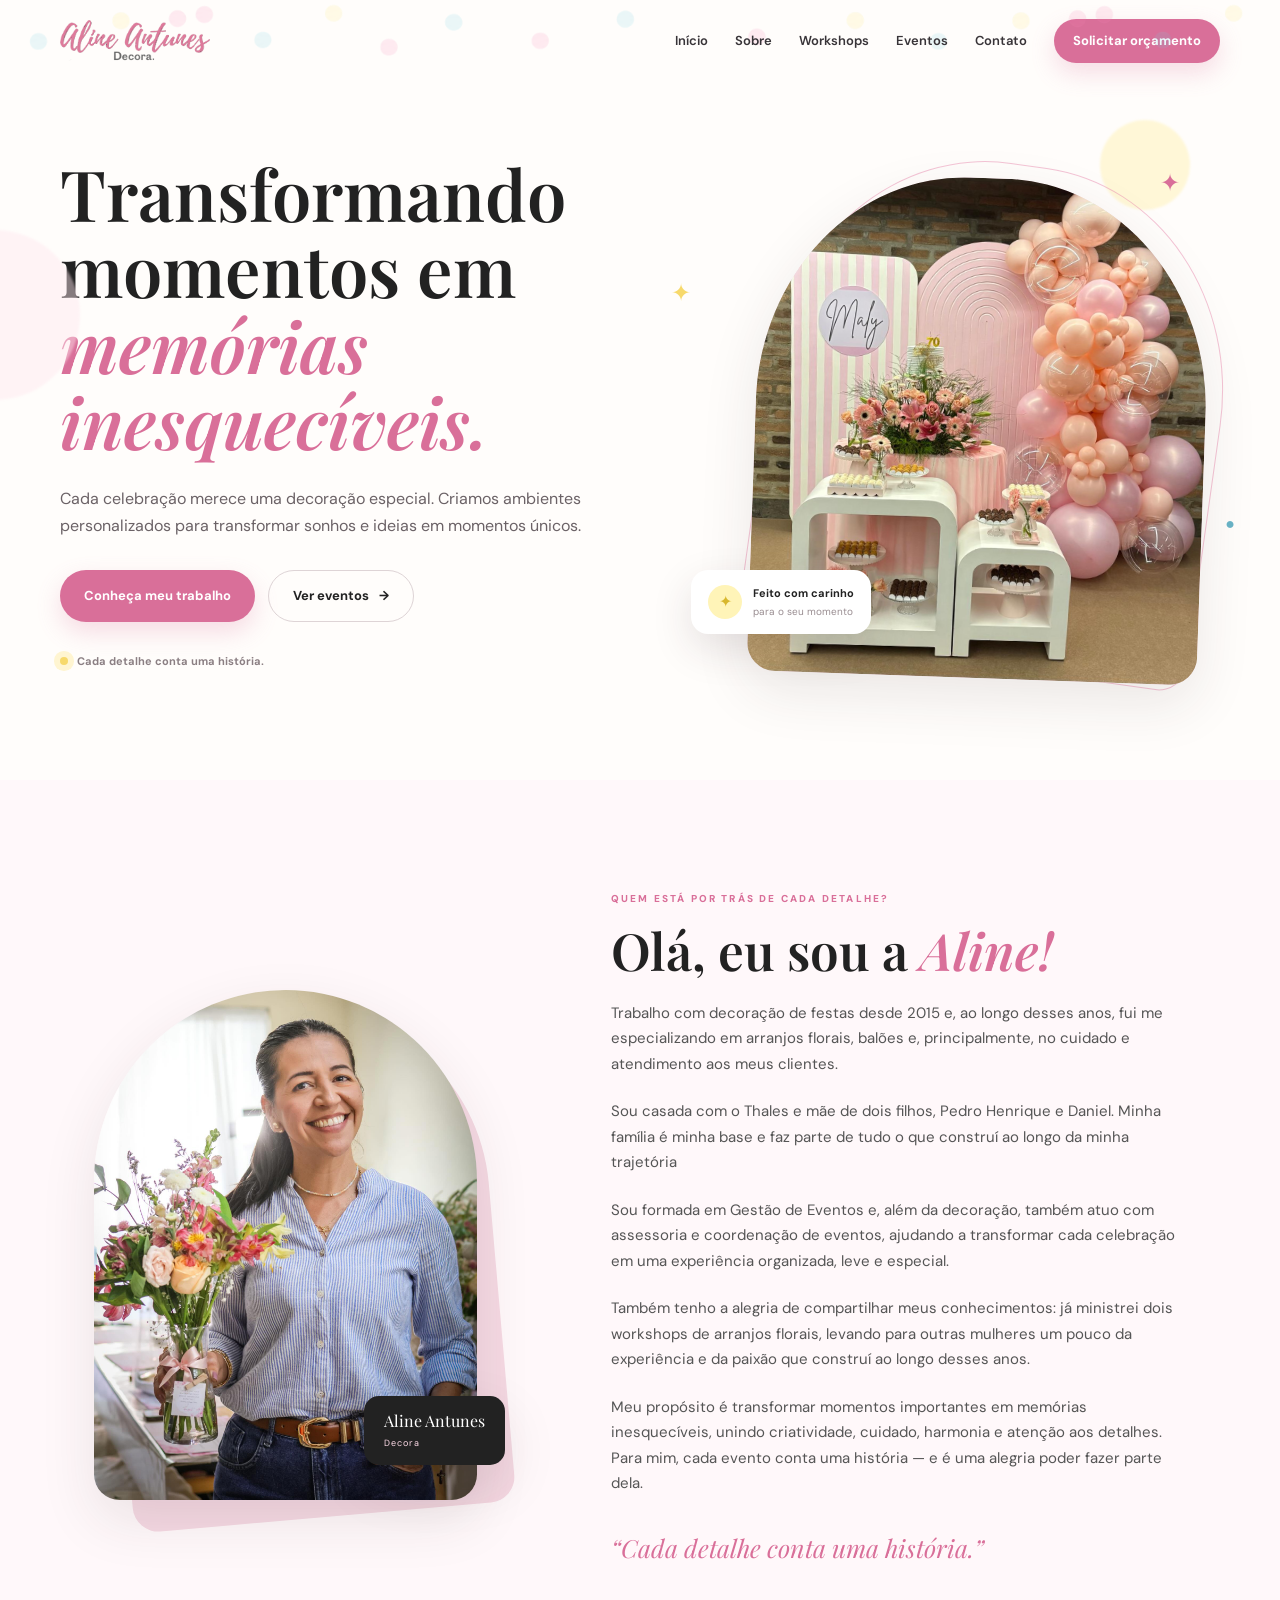
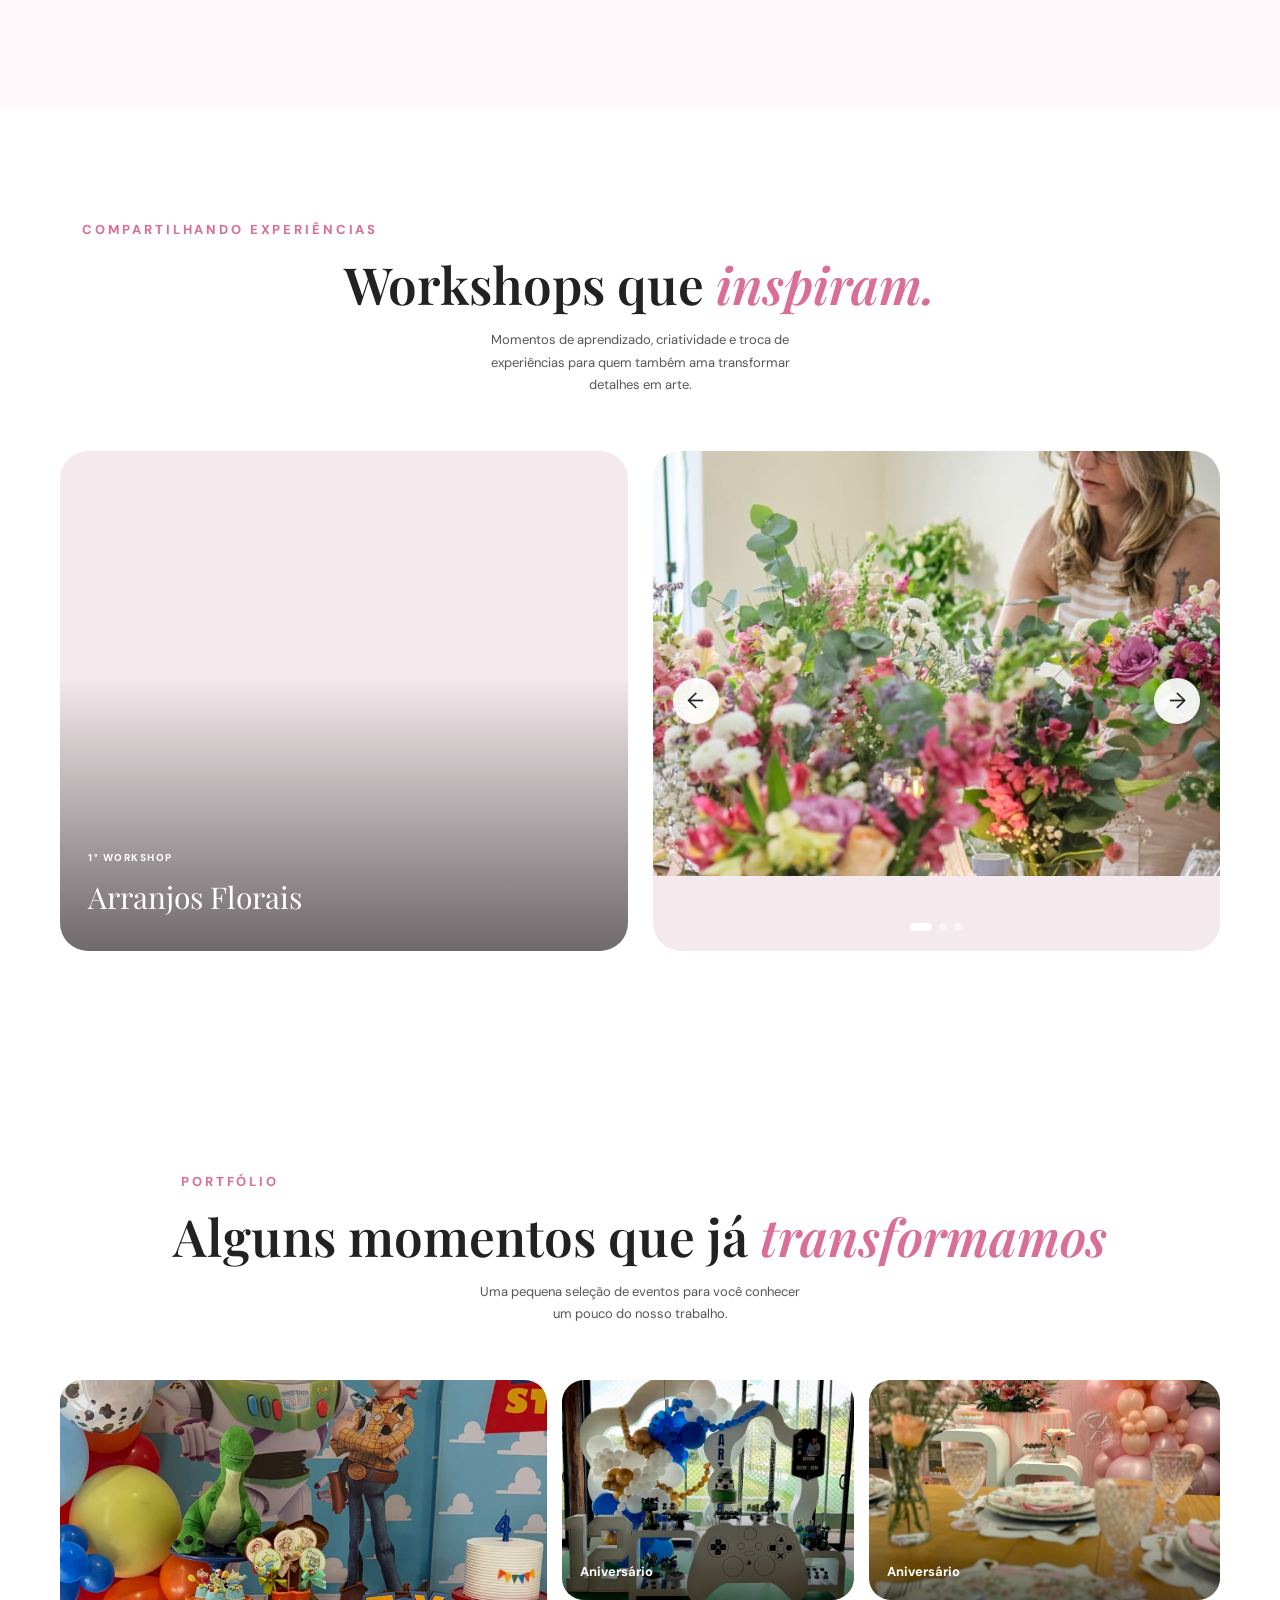
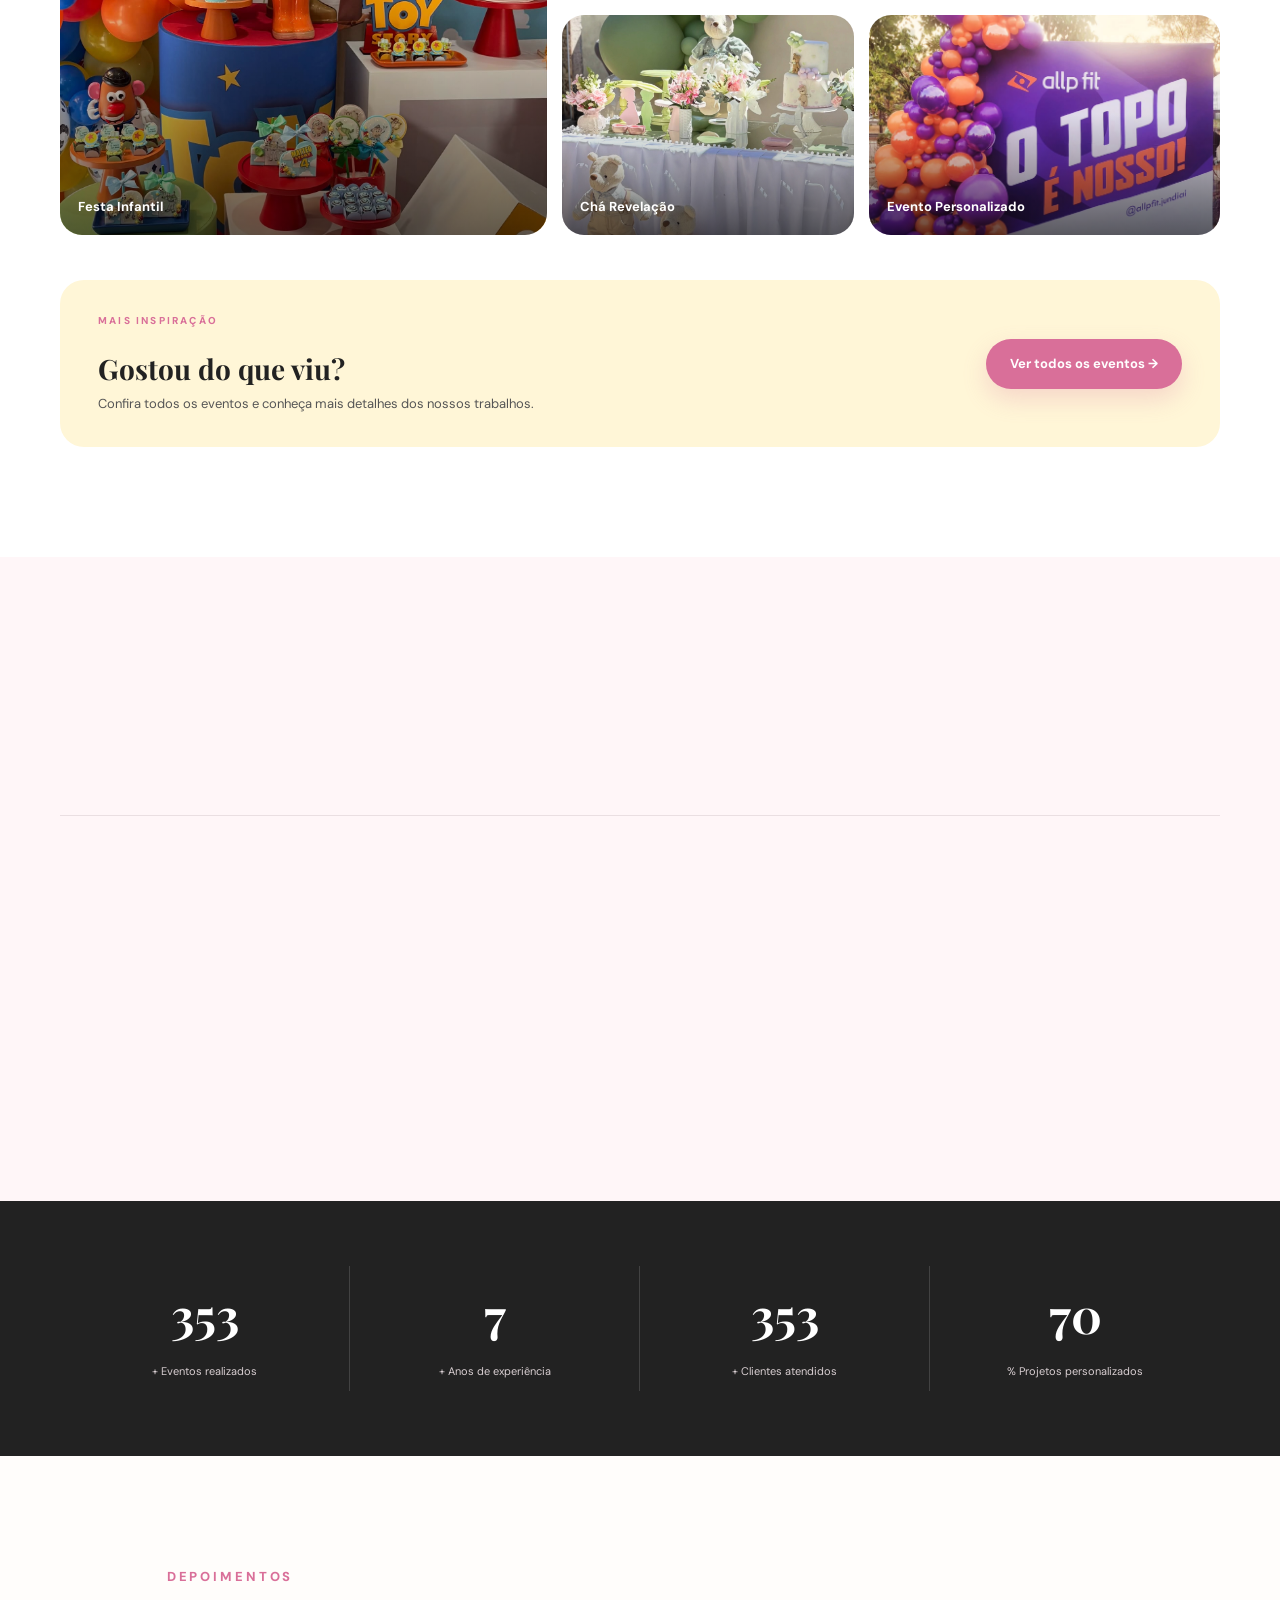
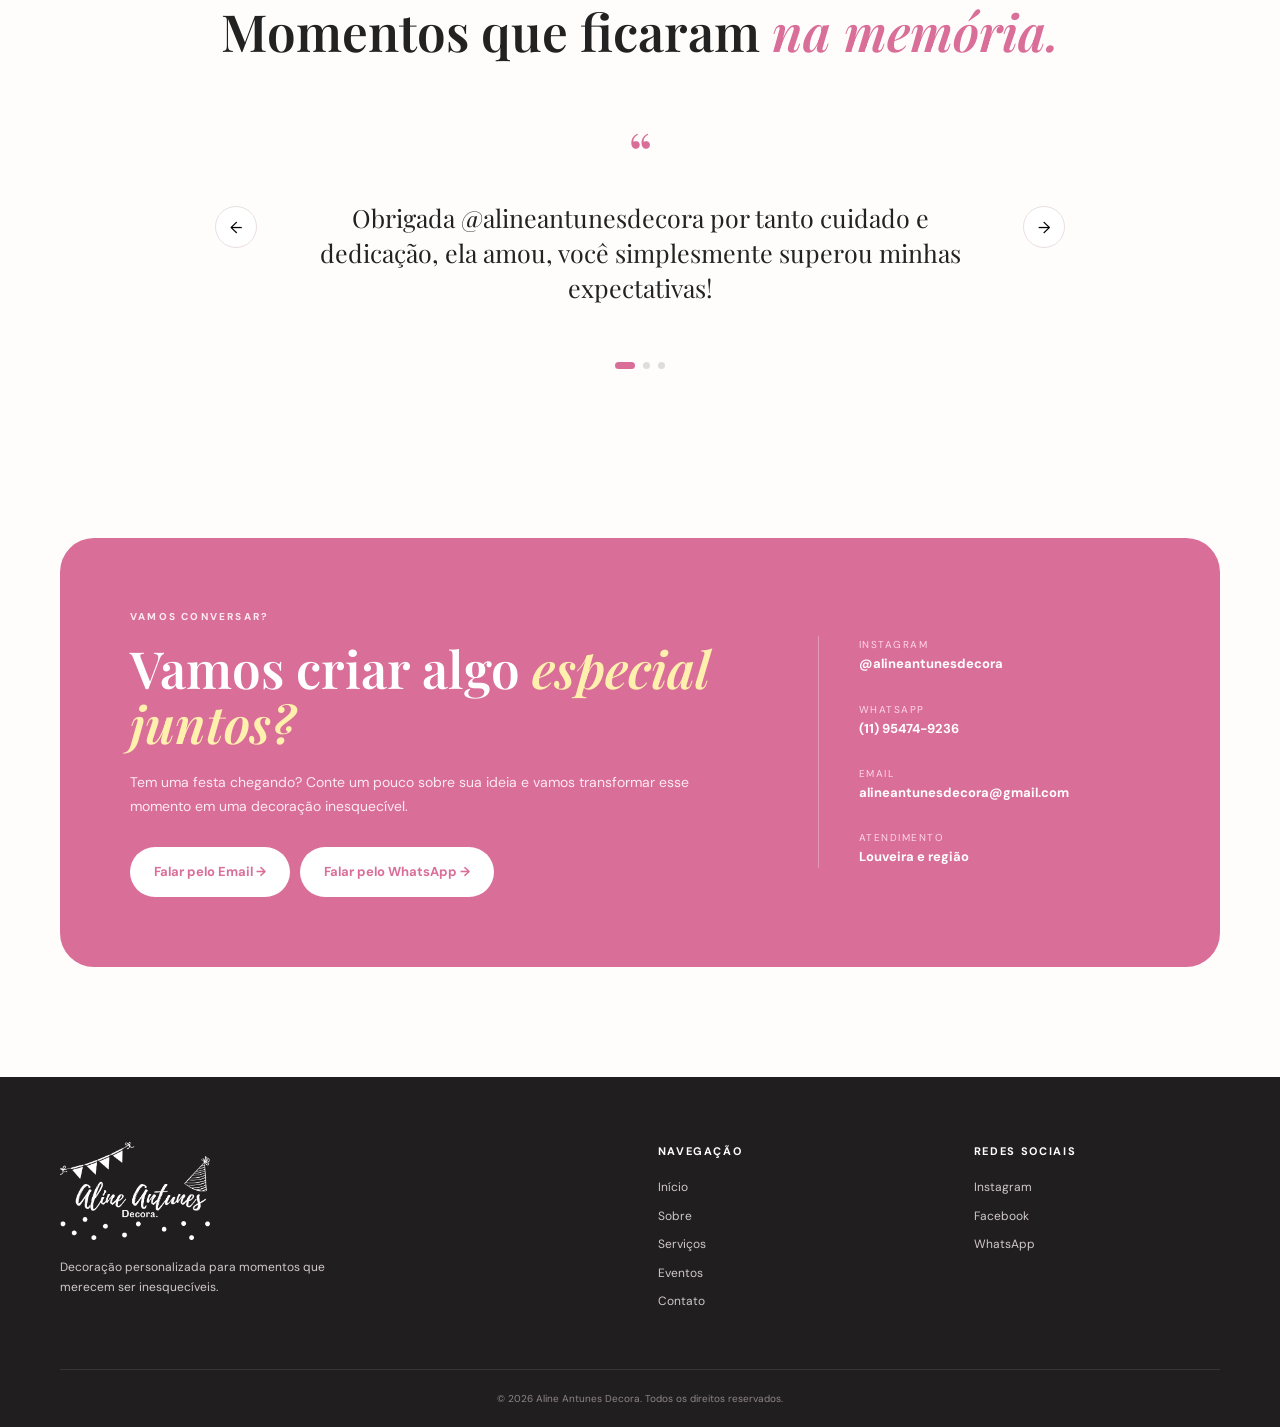
==== index.html @ 3ed52bfa "-seção de workshops adicionadas" ====
<!DOCTYPE html>
<html lang="pt-BR">
<head>
  <meta charset="UTF-8">
  <meta name="viewport" content="width=device-width, initial-scale=1.0">
  <meta name="description" content="Aline Antunes Decora — decoração personalizada para momentos especiais.">
  <title>Aline Antunes Decora</title>
  <link rel="preconnect" href="https://fonts.googleapis.com">
  <link rel="preconnect" href="https://fonts.gstatic.com" crossorigin>
  <link rel="icon" type="image/jpeg" href="assets/images/logo_transparente.png">
  <link href="https://fonts.googleapis.com/css2?family=DM+Sans:wght@400;500;600;700&family=Playfair+Display:wght@500;600;700&display=swap" rel="stylesheet">
  <link rel="stylesheet" href="css/style.css">
  <link rel="stylesheet" href="https://cdnjs.cloudflare.com/ajax/libs/font-awesome/6.5.2/css/all.min.css">
</head>
<body>
  <header class="site-header" id="header">
    <div class="container nav-wrap">
      <a class="brand" href="#inicio" aria-label="Aline Gutieres Decora — início">
        <img src="assets/images/logo-aline-corrigido-nav.png" alt="Aline Gutieres Decora">
      </a>
      <button class="menu-toggle" type="button" aria-label="Abrir menu" aria-expanded="false" aria-controls="main-menu">
        <span></span><span></span><span></span>
      </button>
      <nav class="main-nav" id="main-menu" aria-label="Navegação principal">
        <a href="#inicio">Início</a>
        <a href="#sobre">Sobre</a>
        <a href="#whorkshops">Workshops</a>
        <a href="eventos.html">Eventos</a>
        <a href="#contato">Contato</a>
        <a class="btn btn-small js-whatsapp" href="#">Solicitar orçamento</a>
      </nav>
    </div>
  </header>

  <main>
    <section class="hero section" id="inicio">
      <div class="hero-shape shape-one"></div>
      <div class="hero-shape shape-two"></div>
      <div class="container hero-grid">
        <div class="hero-copy reveal">
          <h1>Transformando momentos em <em>memórias inesquecíveis.</em></h1>
          <p class="hero-text">Cada celebração merece uma decoração especial. Criamos ambientes personalizados para transformar sonhos e ideias em momentos únicos.</p>
          <div class="hero-actions">
            <a class="btn" href="#sobre">Conheça meu trabalho</a>
            <a class="btn btn-ghost" href="eventos.html">Ver eventos <span>→</span></a>
          </div>
          <div class="hero-note"><span class="dot"></span> Cada detalhe conta uma história.</div>
        </div>

        <div class="hero-visual reveal">
          <div class="confetti confetti-a">✦</div>
          <div class="confetti confetti-b">●</div>
          <div class="confetti confetti-c">✦</div>
          <div class="hero-image-frame">
            <img src="assets/images/capa.jpg" alt="Decoração de festa">
          </div>
          <div class="floating-card">
            <span class="mini-icon">✦</span>
            <div><strong>Feito com carinho</strong><small>para o seu momento</small></div>
          </div>
        </div>
      </div>
    </section>

    <section class="about section" id="sobre">
      <div class="container about-grid">
        <div class="portrait-wrap reveal">
          <div class="portrait-bg"></div>
          <img src="assets/images/fotoperfil.jpg" alt="Aline — profissional responsável pela decoração">
          <span class="portrait-tag">Aline Antunes<br><small>Decora</small></span>
        </div>
        <div class="about-copy reveal">
          <p class="eyebrow">QUEM ESTÁ POR TRÁS DE CADA DETALHE?</p>
          <h2>Olá, eu sou a <em>Aline!</em></h2>
          <p>Trabalho com decoração de festas desde 2015 e, ao longo desses anos, fui me especializando em arranjos florais, balões e, principalmente, no cuidado e atendimento aos meus clientes.</p>
          <p>Sou casada com o Thales e mãe de dois filhos, Pedro Henrique e Daniel. Minha família é minha base e faz parte de tudo o que construí ao longo da minha trajetória</p>
          <p>Sou formada em Gestão de Eventos e, além da decoração, também atuo com assessoria e coordenação de eventos, ajudando a transformar cada celebração em uma experiência organizada, leve e especial.</p>
          <p>Também tenho a alegria de compartilhar meus conhecimentos: já ministrei dois workshops de arranjos florais, levando para outras mulheres um pouco da experiência e da paixão que construí ao longo desses anos.</p>
          <p>Meu propósito é transformar momentos importantes em memórias inesquecíveis, unindo criatividade, cuidado, harmonia e atenção aos detalhes. Para mim, cada evento conta uma história — e é uma alegria poder fazer parte dela.</p>
          <blockquote>“Cada detalhe conta uma história.”</blockquote>
        </div>
      </div>
    </section>

    <section class="workshops section" id="workshops">
  <div class="container">

    <div class="section-heading centered reveal">
      <p class="eyebrow">COMPARTILHANDO EXPERIÊNCIAS</p>
      <h2>Workshops que <em>inspiram.</em></h2>
      <p>
        Momentos de aprendizado, criatividade e troca de experiências
        para quem também ama transformar detalhes em arte.
      </p>
    </div>

    <div class="workshop-content">

      <!-- VÍDEO -->
      <div class="workshop-video reveal">
        <video
          src="assets/videos/whorkshop.mp4"
          autoplay
          muted
          loop
          playsinline
        ></video>

        <div class="workshop-video-label">
          <span>1° Workshop</span>
          <strong>Arranjos Florais</strong>
        </div>
      </div>

      <!-- CARROSSEL -->
      <div class="workshop-gallery reveal">

        <div class="workshop-slides">

          <img
            src="assets/images/workshop1.jpeg"
            alt="Workshop de arranjos florais"
            class="workshop-slide active"
          >

          <img
            src="assets/images/workshop2.jpeg"
            alt="Workshop de arranjos florais"
            class="workshop-slide"
          >

          <img
            src="assets/images/workshop3.jpeg"
            alt="Workshop de arranjos florais"
            class="workshop-slide"
          >

        </div>

        <button
          class="workshop-arrow workshop-prev"
          type="button"
          aria-label="Foto anterior"
        >
          ←
        </button>

        <button
          class="workshop-arrow workshop-next"
          type="button"
          aria-label="Próxima foto"
        >
          →
        </button>

        <div class="workshop-dots"></div>

      </div>

    </div>

  </div>
</section>

    <section class="events-preview section">
      <div class="container">
        <div class="section-heading centered reveal">
          <p class="eyebrow">PORTFÓLIO</p>
          <h2>Alguns momentos que já <em>transformamos</em></h2>
          <p>Uma pequena seleção de eventos para você conhecer um pouco do nosso trabalho.</p>
        </div>
        <div class="gallery-preview">
          <a class="gallery-item item-large reveal"><img src="assets/images/evento-01.jpg" alt="Festa Infantil"><span>Festa Infantil</span></a>
          <a class="gallery-item reveal"><img src="assets/images/evento-02.jpg" alt="Aniversário"><span>Aniversário</span></a>
          <a class="gallery-item reveal"><img src="assets/images/evento-03.jpg" alt="Aniversário"><span>Aniversário</span></a>
          <a class="gallery-item reveal"><img src="assets/images/evento-04.jpg" alt="Chá Revelação"><span>Chá Revelação</span></a>
          <a class="gallery-item reveal"><img src="assets/images/evento-07.jpg" alt="Evento personalizado"><span>Evento Personalizado</span></a>    
        </div>
        <div class="events-cta reveal">
          <div><p class="eyebrow">MAIS INSPIRAÇÃO</p><h3>Gostou do que viu?</h3><p>Confira todos os eventos e conheça mais detalhes dos nossos trabalhos.</p></div>
          <a class="btn" href="eventos.html">Ver todos os eventos →</a>
        </div>
      </div>
    </section>

    <section class="differentials section">
      <div class="container">
        <div class="section-heading centered reveal"><p class="eyebrow">UM JEITO ESPECIAL DE FAZER</p><h2>Por que escolher <em>a Aline?</em></h2></div>
        <div class="diff-grid">
          <article class="diff reveal"><span></span><div><h3>Atendimento personalizado</h3><p>Cada cliente possui uma história e um estilo. Por isso, cada projeto é pensado individualmente.</p></div></article>
          <article class="diff reveal"><span></span><div><h3>Criatividade</h3><p>Ideias transformadas em ambientes únicos e cheios de personalidade.</p></div></article>
          <article class="diff reveal"><span></span><div><h3>Atenção aos detalhes</h3><p>Pequenos detalhes fazem toda a diferença no resultado final.</p></div></article>
          <article class="diff reveal"><span></span><div><h3>Experiência</h3><p>Compromisso e dedicação em cada etapa do projeto.</p></div></article>
        </div>
      </div>
    </section>

    <section class="stats section">
      <div class="container stats-grid">
        <div class="stat reveal"><strong class="counter" data-target="500">0</strong><span>+ Eventos realizados</span></div>
        <div class="stat reveal"><strong class="counter" data-target="11">0</strong><span>+ Anos de experiência</span></div>
        <div class="stat reveal"><strong class="counter" data-target="500">0</strong><span>+ Clientes atendidos</span></div>
        <div class="stat reveal"><strong class="counter" data-target="100">0</strong><span>% Projetos personalizados</span></div>
      </div>
    </section>

    <section class="testimonials section">
      <div class="container">
        <div class="section-heading centered reveal"><p class="eyebrow">DEPOIMENTOS</p><h2>Momentos que ficaram <em>na memória.</em></h2></div>
        <div class="testimonial-slider reveal">
          <button class="slider-btn prev" aria-label="Depoimento anterior">←</button>
          <div class="testimonial-track">
            <article class="testimonial"><span>“</span><p>Obrigada @alineantunesdecora por tanto cuidado e dedicação, ela amou, você simplesmente superou minhas expectativas!</article>
            <article class="testimonial"><span>“</span><p>Aline, sua dedicação foi ímpar!! Agradeço demais pelo carinho na decoração!</article>
            <article class="testimonial"><span>“</span><p>Eu ainda estou sem palavras para esta decoração. Foi um sonho realizado! Celebrar o primeiro aninho de vida da minha caçulinha, da minha cerejinha do bolo, da minha única menininha, do meu último bebê. Foi emoção demais! Muito muito muito obrigada pelo seu trabalho, carinho e dedicação. Marcou a história de nossa família.</article>
            </div>
          <button class="slider-btn next" aria-label="Próximo depoimento">→</button>
        </div>
        <div class="slider-dots" aria-label="Selecionar depoimento"></div>
      </div>
    </section>

    <section class="contact section" id="contato">
      <div class="container contact-box reveal">
        <div class="contact-copy"><p class="eyebrow">VAMOS CONVERSAR?</p><h2>Vamos criar algo <em>especial juntos?</em></h2><p>Tem uma festa chegando? Conte um pouco sobre sua ideia e vamos transformar esse momento em uma decoração inesquecível.</p><a class="btn btn-light js-email" href="#">Falar pelo Email →</a><a class="btn btn-light js-whatsapp" href="#">Falar pelo WhatsApp →</a></div>
        <div class="contact-info">
          <div><span>Instagram</span><strong>@alineantunesdecora</strong></div>
          <div><span>WhatsApp</span><strong>(11) 95474-9236</strong></div>
          <div><span>Email</span><strong>alineantunesdecora@gmail.com</strong></div>
          <div><span>Atendimento</span><strong>Louveira e região</strong></div>        
        </div>
      </div>
    </section>
  </main>

  <footer class="footer">
    <div class="container footer-grid">
      <div><a class="brand footer-brand" href="#inicio"><img src="assets/images/logo_transparente.png" alt="Aline Gutieres Decora"></a><p>Decoração personalizada para momentos que merecem ser inesquecíveis.</p></div>
      <div><h4>Navegação</h4><a href="#inicio">Início</a><a href="#sobre">Sobre</a><a href="#servicos">Serviços</a><a href="eventos.html">Eventos</a><a href="#contato">Contato</a></div>
      <div><h4>Redes sociais</h4><a href="https://www.instagram.com/alineantunesdecora/" aria-label="Instagram placeholder">Instagram</a><a href="https://www.facebook.com/alineantunesdecora/" aria-label="Facebook placeholder">Facebook</a><a class="js-whatsapp" href="#">WhatsApp</a></div>
    </div>
    <div class="container footer-bottom">© 2026 Aline Antunes Decora. Todos os direitos reservados.</div>
  </footer>

  <script src="js/script.js"></script>
</body>
</html>
---- css/style.css ----
/* Aline Gutieres Decora — stylesheet */
:root{
  --pink:#D96F99;--pink-light:#E98CAF;--blue:#68B1C4;--yellow:#F7D96B;
  --dark:#222;--text:#555;--background:#FFFDFB;--white:#fff;
  --cream:#FFF5F7;--line:#eadfe2;--shadow:0 20px 55px rgba(55,35,42,.10);
  --radius:28px;--serif:"Playfair Display",Georgia,serif;--sans:"DM Sans",Arial,sans-serif;
}
*{box-sizing:border-box;margin:0;padding:0}
html{scroll-behavior:smooth}
body{font-family:var(--sans);color:var(--text);background:var(--background);line-height:1.7;overflow-x:hidden}
body.menu-open{overflow:hidden}
img{display:block;max-width:100%}
a{color:inherit;text-decoration:none}
button{font:inherit}
.container{width:min(1160px,calc(100% - 48px));margin-inline:auto}
.section{padding:110px 0;position:relative}
.site-header{position:fixed;inset:0 0 auto;z-index:100;background:rgba(255,253,251,.86);backdrop-filter:blur(15px);border-bottom:1px solid transparent;transition:.3s}
.site-header.scrolled{box-shadow:0 8px 30px rgba(30,20,25,.07);border-color:var(--line)}
.nav-wrap{height:82px;display:flex;align-items:center;justify-content:space-between;gap:30px;}
.nav-wrap::before {
    content: "";
    position: absolute;
    inset: 0;

    background-image: url("/assets/images/bolinhas-nav.png");
    background-repeat: repeat;
    background-size: 900px auto;
    background-position: center;
    opacity: 0.15;
    pointer-events: none;
}

.navbar > * {
    position: relative;
    z-index: 1;
}
.brand img{width: 150px;height:auto}
.main-nav{display:flex;align-items:center;gap:27px;font-size:13px;font-weight:600;color:#383438}
.main-nav a:not(.btn){position:relative}
.main-nav a:not(.btn)::after{content:"";position:absolute;left:0;bottom:-7px;width:0;height:2px;background:var(--pink);transition:.25s}
.main-nav a:not(.btn):hover::after,.main-nav a[aria-current="page"]::after{width:100%}
.btn{display:inline-flex;align-items:center;justify-content:center;gap:10px;border:0;border-radius:999px;padding:14px 24px;background:var(--pink);color:#fff;font-weight:700;font-size:13px;box-shadow:0 10px 25px rgba(217,111,153,.24);transition:transform .25s,box-shadow .25s,background .25s}
.btn:hover{transform:translateY(-3px);box-shadow:0 15px 32px rgba(217,111,153,.3);background:#c85f89}
.btn-small{padding:11px 19px}
.btn-ghost{background:transparent;color:var(--dark);box-shadow:none;border:1px solid #ded4d6}
.btn-ghost:hover{background:#fff;border-color:var(--pink);color:var(--pink);box-shadow:none}
.btn-light{background:#fff;color:var(--pink);box-shadow:none;margin-right: 10px;}
.btn-light:hover{background:#fff;color:#b9567c}
.menu-toggle{display:none;background:none;border:0;width:44px;height:44px;cursor:pointer}
.menu-toggle span{display:block;width:24px;height:2px;background:var(--dark);margin:5px auto;transition:.3s}
.menu-toggle.active span:nth-child(1){transform:translateY(7px) rotate(45deg)}
.menu-toggle.active span:nth-child(2){opacity:0}
.menu-toggle.active span:nth-child(3){transform:translateY(-7px) rotate(-45deg)}
.eyebrow{font-size:10px;letter-spacing:.22em;color:var(--pink);font-weight:800;margin-bottom:16px}
h1,h2{font-family:var(--serif);color:var(--dark);line-height:1.08;font-weight:600}
h1{font-size:clamp(44px,5.5vw,76px);max-width:700px}
h2{font-size:clamp(34px,4vw,54px)}
h1 em,h2 em{font-style:italic;color:var(--pink)}
.hero{min-height:760px;padding-top:155px;display:flex;align-items:center;overflow:hidden}
.hero-grid{display:grid;grid-template-columns:1fr .95fr;align-items:center;gap:75px}
.hero-text{max-width:570px;margin:26px 0 30px;font-size:16px;color:#6b6266}
.hero-actions{display:flex;gap:13px;flex-wrap:wrap}
.hero-note{margin-top:30px;font-size:11px;font-weight:700;color:#8b7f83;display:flex;align-items:center;gap:9px}
.dot{width:8px;height:8px;border-radius:50%;background:var(--yellow);box-shadow:0 0 0 6px #fff5d1}
.hero-visual{position:relative;min-height:510px}
.hero-image-frame{position:absolute;right:15px;top:20px;width:min(450px,90%);height:500px;border-radius:46% 46% 28px 28px;overflow:hidden;box-shadow:var(--shadow);background:#f4dce4;transform:rotate(2deg)}
.hero-image-frame img{width:100%;height:100%;object-fit:cover}
.hero-visual:before{content:"";position:absolute;right:0;top:5px;width:450px;height:500px;border:1px solid var(--pink-light);border-radius:46% 46% 28px 28px;transform:rotate(8deg);opacity:.5}
.floating-card{position:absolute;left:0;bottom:34px;background:#fff;border-radius:17px;padding:14px 17px;display:flex;align-items:center;gap:11px;box-shadow:0 15px 40px rgba(60,35,45,.13);z-index:2}
.floating-card strong,.floating-card small{display:block}.floating-card strong{font-size:11px;color:var(--dark)}.floating-card small{font-size:10px;color:#998d91}
.mini-icon{width:34px;height:34px;border-radius:50%;display:grid;place-items:center;background:#fff4b8;color:#d8b72d}
.confetti{position:absolute;z-index:3;font-size:24px;animation:float 4s ease-in-out infinite}
.confetti-a{top:5px;right:40px;color:var(--pink)}.confetti-b{bottom:130px;right:-15px;color:var(--blue);font-size:16px;animation-delay:1s}.confetti-c{top:115px;left:-20px;color:var(--yellow);animation-delay:1.8s}
.flag-line{position:absolute;top:5px;left:15px;display:flex;gap:7px;transform:rotate(-10deg)}
.flag-line i{display:block;width:27px;height:20px;clip-path:polygon(0 0,100% 0,50% 100%);background:var(--pink)}
.flag-line i:nth-child(2),.flag-line i:nth-child(5){background:var(--blue)}.flag-line i:nth-child(3){background:var(--yellow)}.flag-line i:nth-child(4){background:#d7a3ba}
.hero-shape{position:absolute;border-radius:50%;filter:blur(1px);opacity:.45}.shape-one{width:170px;height:170px;background:#ffe7ee;left:-90px;top:230px}.shape-two{width:90px;height:90px;background:#fff0ad;right:7%;top:120px}
.about{background:#fff8fa}
.about-grid{display:grid;grid-template-columns:.85fr 1.15fr;gap:100px;align-items:center}
.portrait-wrap{position:relative;max-width:430px;margin:auto}
.portrait-wrap img{width:100%;height:510px;object-fit:cover;border-radius:210px 210px 28px 28px;position:relative;z-index:1;box-shadow:var(--shadow)}
.portrait-bg{position:absolute;inset:18px -18px -18px 18px;background:#f5d9e3;border-radius:210px 210px 28px 28px;transform:rotate(-5deg)}
.portrait-tag{position:absolute;z-index:2;right:-28px;bottom:35px;background:var(--dark);color:#fff;padding:15px 20px;border-radius:15px;font-family:var(--serif);font-size:16px;line-height:1.2;box-shadow:var(--shadow)}
.portrait-tag small{font-family:var(--sans);font-size:9px;letter-spacing:.12em;color:#ffdbe8}
.about-copy>p:not(.eyebrow){font-size:15px;max-width:570px;margin-top:22px}.about-copy blockquote{margin:30px 0;font-family:var(--serif);font-size:25px;color:var(--pink);font-style:italic}
.text-link{font-size:13px;font-weight:800;color:var(--dark);border-bottom:1px solid var(--pink);padding-bottom:4px}.text-link span{color:var(--pink);margin-left:6px}
.section-heading{display:flex;justify-content:space-between;align-items:end;gap:50px;margin-bottom:55px}.section-heading>p{max-width:340px;font-size:13px}.section-heading.centered{display:block;text-align:center}.section-heading.centered>p:last-child{margin:17px auto 0}
.service-grid{display:grid;grid-template-columns:repeat(5,1fr);gap:18px}
.service-card{position:relative;padding:30px 25px 35px;min-height:285px;border:1px solid var(--line);border-radius:22px;background:#fff;overflow:hidden;transition:.3s}
.service-card:hover{transform:translateY(-8px);box-shadow:var(--shadow);border-color:#f2cad7}.service-card:nth-child(2){margin-top:25px}.service-card:nth-child(4){margin-top:25px}
.service-icon{font-size:28px;color:var(--pink);margin-bottom:28px}.service-icon i {font-size: 32px;}.service-card h3{font-family:var(--serif);font-size:22px;color:var(--dark);margin-bottom:10px}.service-card p{font-size:12px;line-height:1.7}.service-card>span{position:absolute;right:20px;bottom:16px;font-size:10px;color:#b8abad;font-weight:800}
.events-preview{background:#fff}
.gallery-preview{display:grid;grid-template-columns:1.25fr .75fr .9fr;grid-auto-rows:220px;gap:15px}
.gallery-item{position:relative;border-radius:22px;overflow:hidden;min-height:0}.gallery-item img{width:100%;height:100%;object-fit:cover;transition:transform .7s}.gallery-item:hover img{transform:scale(1.06)}.gallery-item:after{content:"";position:absolute;inset:0;background:linear-gradient(transparent 45%,rgba(0,0,0,.58))}
.gallery-item span{position:absolute;z-index:2;bottom:17px;left:18px;color:#fff;font-weight:700;font-size:13px}.item-large{grid-row:span 2}.item-wide{grid-column:span 2}
.events-cta{margin-top:45px;padding:32px 38px;background:#fff6d7;border-radius:24px;display:flex;justify-content:space-between;align-items:center;gap:30px}.events-cta h3{font-family:var(--serif);font-size:28px;color:var(--dark)}.events-cta p:not(.eyebrow){font-size:13px}
.differentials{background:#fff6f8}.diff-grid{display:grid;grid-template-columns:1fr 1fr;gap:0;border-top:1px solid var(--line)}.diff{display:grid;grid-template-columns:55px 1fr;gap:15px;padding:32px 25px;border-bottom:1px solid var(--line)}.diff:nth-child(odd){border-right:1px solid var(--line)}.diff>span{font-size:10px;color:var(--pink);font-weight:800}.diff h3{font-family:var(--serif);font-size:21px;color:var(--dark)}.diff p{font-size:12px;margin-top:6px}
.stats{padding:65px 0;background:var(--dark);color:#fff}.stats-grid{display:grid;grid-template-columns:repeat(4,1fr)}.stat{text-align:center;padding:8px;border-right:1px solid rgba(255,255,255,.15)}.stat:last-child{border:0}.stat strong{display:block;font-family:var(--serif);font-size:48px;color:#fff}.stat span{font-size:11px;color:#d9cfd2}
.testimonial-slider{display:flex;align-items:center;gap:25px;max-width:850px;margin:0 auto}.testimonial-track{flex:1;min-height:210px;position:relative}.testimonial{display:none;text-align:center;padding:20px 35px}.testimonial.active{display:block;animation:fade .45s}.testimonial>span{font-family:var(--serif);font-size:60px;line-height:.6;color:var(--pink)}.testimonial p{font-family:var(--serif);font-size:25px;line-height:1.4;color:var(--dark);margin:15px 0}.testimonial strong{font-size:11px;letter-spacing:.12em;text-transform:uppercase}.slider-btn{border:1px solid var(--line);background:#fff;width:42px;height:42px;border-radius:50%;cursor:pointer;transition:.25s}.slider-btn:hover{background:var(--pink);color:#fff}.slider-dots{text-align:center;margin-top:10px}.slider-dots button{border:0;background:#ddd;width:7px;height:7px;border-radius:50%;margin:4px;cursor:pointer}.slider-dots button.active{background:var(--pink);width:20px;border-radius:10px}
.contact{padding-top:50px}.contact-box{position:relative;overflow:hidden;background:var(--pink);color:#fff;border-radius:34px;padding:70px;display:grid;grid-template-columns:1.3fr .7fr;gap:70px}.contact-box .eyebrow{color:#ffe8f0}.contact-box h2{color:#fff;max-width:650px}.contact-box h2 em{color:#fff0ad}.contact-copy>p:not(.eyebrow){max-width:560px;margin:20px 0 28px;font-size:14px;color:#ffe9f0}.contact-info{align-self:center;border-left:1px solid rgba(255,255,255,.3);padding-left:40px}.contact-info div+div{margin-top:25px}.contact-info span,.contact-info strong{display:block}.contact-info span{font-size:10px;text-transform:uppercase;letter-spacing:.15em;color:#ffd8e5}.contact-info strong{font-size:13px;color:#fff}.contact-confetti{position:absolute;right:30px;top:25px;color:#ffe37b;font-size:45px;animation:float 3.5s infinite}
.footer{padding:65px 0 0;background:#211e20;color:#d0c8ca}.footer-grid{display:grid;grid-template-columns:1.5fr .7fr .7fr;gap:70px;padding-bottom:50px}.footer-brand img{filter:brightness(0) invert(1);width:150px}.footer-grid>div:first-child p{font-size:12px;max-width:300px;margin-top:17px}.footer h4{font-size:11px;text-transform:uppercase;letter-spacing:.15em;color:#fff;margin-bottom:17px}.footer-grid div:not(:first-child) a{display:block;font-size:12px;margin:8px 0;transition:.2s}.footer-grid div:not(:first-child) a:hover{color:#fff}.footer-bottom{border-top:1px solid rgba(255,255,255,.1);padding:20px 0;font-size:10px;text-align:center;color:#8e8588}
.page-hero{padding-top:175px;padding-bottom:100px;background:#fff6f8;overflow:hidden}.page-hero h1{font-size:clamp(50px,7vw,82px);margin:auto}.page-hero>div>p:last-child{max-width:590px;margin:22px auto 0;font-size:14px}.page-hero-decoration{position:absolute!important;left:9%;top:170px;color:var(--yellow);font-size:50px;animation:float 4s infinite}
.all-events{padding-top:75px}.filters{display:flex;justify-content:center;gap:10px;flex-wrap:wrap;margin-bottom:45px}.filter{border:1px solid var(--line);background:#fff;border-radius:999px;padding:10px 18px;font-size:11px;font-weight:700;cursor:pointer;transition:.25s}.filter:hover,.filter.active{background:var(--pink);border-color:var(--pink);color:#fff}
.events-grid-full{display:grid;grid-template-columns:repeat(3,1fr);gap:22px}.event-card{transition:.35s}.event-card.hidden{display:none}.event-open{display:block;width:100%;text-align:left;border:0;background:none;cursor:pointer}.event-open img{width:100%;aspect-ratio:1/1.05;object-fit:cover;border-radius:22px;transition:transform .5s,box-shadow .5s}.event-open:hover img{transform:translateY(-5px);box-shadow:var(--shadow)}.event-open span,.event-open small{display:block}.event-open span{font-family:var(--serif);font-size:20px;color:var(--dark);margin-top:13px}.event-open small{font-size:10px;text-transform:uppercase;letter-spacing:.13em;color:var(--pink)}
.lightbox{position:fixed;inset:0;z-index:200;display:grid;place-items:center;padding:25px;opacity:0;visibility:hidden;transition:.3s}.lightbox.open{opacity:1;visibility:visible}.lightbox-backdrop{position:absolute;inset:0;background:rgba(20,15,18,.8);backdrop-filter:blur(8px)}.lightbox-content{position:relative;z-index:1;background:#fff;border-radius:25px;overflow:hidden;width:min(900px,100%);display:grid;grid-template-columns:1.15fr .85fr;box-shadow:0 30px 80px rgba(0,0,0,.3)}.lightbox-image{width:100%;height:520px;object-fit:cover}.lightbox-info{padding:45px;align-self:center}.lightbox-info h2{font-size:37px;margin:8px 0 14px}.lightbox-info small{color:var(--pink);text-transform:uppercase;letter-spacing:.14em;font-size:10px;font-weight:800}.lightbox-info p{font-size:13px}.lightbox-close{position:absolute;right:15px;top:12px;z-index:2;width:38px;height:38px;border:0;border-radius:50%;background:#fff;color:var(--dark);font-size:27px;cursor:pointer}
.reveal{opacity:0;transform:translateY(25px);transition:opacity .75s ease,transform .75s ease}.reveal.visible{opacity:1;transform:none}
@keyframes float{0%,100%{transform:translateY(0) rotate(0)}50%{transform:translateY(-12px) rotate(4deg)}}@keyframes fade{from{opacity:0;transform:translateY(8px)}to{opacity:1;transform:none}}
@media (prefers-reduced-motion:reduce){html{scroll-behavior:auto}.reveal{opacity:1;transform:none;transition:none}.confetti,.contact-confetti{animation:none}.gallery-item img,.service-card,.btn{transition:none}}
@media(max-width:1024px){
  .main-nav{gap:18px}.hero-grid{gap:40px}.about-grid{gap:55px}.service-grid{grid-template-columns:1fr 1fr}.service-card:nth-child(2),.service-card:nth-child(4){margin-top:0}.hero-image-frame,.hero-visual:before{width:400px}.gallery-preview{grid-template-columns:1fr 1fr}.item-large{grid-row:span 2}.item-wide{grid-column:span 2}.contact-box{padding:55px;gap:40px}
}
@media(max-width:768px){
  .container{width:min(100% - 34px,600px)}.section{padding:78px 0}.site-header{background:rgba(255,253,251,.95)}.nav-wrap{height:70px}.brand img{width:100px}.menu-toggle{display:block}.main-nav{position:fixed;top:70px;left:0;right:0;bottom:0;background:var(--background);display:flex;flex-direction:column;justify-content:flex-start;padding:50px 30px;gap:26px;font-size:16px;transform:translateX(100%);transition:.35s;visibility:hidden}.main-nav.open{transform:none;visibility:visible}.main-nav .btn{margin-top:10px}.hero{padding-top:115px;min-height:auto}.hero-grid,.about-grid{grid-template-columns:1fr}.hero-grid{gap:60px}.hero-copy{text-align:center}.hero-copy .eyebrow{font-size:9px}.hero-text{margin-inline:auto}.hero-actions{justify-content:center}.hero-note{justify-content:center}.hero-visual{min-height:440px;max-width:520px;width:100%;margin:auto}.hero-image-frame{height:410px;width:78%;right:10%}.hero-visual:before{height:410px;width:78%;right:5%}.floating-card{left:2%;bottom:18px}.section-heading{display:block;text-align:center}.section-heading>p{margin:18px auto 0}.service-grid{grid-template-columns:1fr 1fr}.gallery-preview{grid-auto-rows:190px}.events-cta{display:block;text-align:center}.events-cta .btn{margin-top:20px}.diff-grid{grid-template-columns:1fr}.diff:nth-child(odd){border-right:0}.stats-grid{grid-template-columns:1fr 1fr;gap:25px}.stat{border-right:0}.stat strong{font-size:40px}.testimonial p{font-size:20px}.contact-box{grid-template-columns:1fr;padding:45px 30px}.contact-info{border-left:0;border-top:1px solid rgba(255,255,255,.3);padding:25px 0 0}.footer-grid{grid-template-columns:1fr 1fr;gap:35px}.footer-grid>div:first-child{grid-column:span 2}.events-grid-full{grid-template-columns:1fr 1fr}.lightbox-content{grid-template-columns:1fr;max-height:90vh;overflow:auto}.lightbox-image{height:330px}.lightbox-info{padding:25px}.lightbox-info h2{font-size:30px}
}
@media(max-width:480px){
  .container{width:calc(100% - 28px)}.section{padding:65px 0}h1{font-size:43px}h2{font-size:35px}.hero-actions .btn{width:100%}.hero-visual{min-height:350px}.hero-image-frame{height:330px;width:83%;right:5%}.hero-visual:before{height:330px;width:83%;right:0}.floating-card{left:0;padding:10px 12px}.floating-card strong{font-size:10px}.flag-line{left:0}.service-grid,.events-grid-full{grid-template-columns:1fr}.gallery-preview{display:grid;grid-template-columns:1fr 1fr;grid-auto-rows:165px}.gallery-item.item-large{grid-row:span 2;grid-column:span 2}.gallery-item.item-wide{grid-column:span 2}.events-cta{padding:27px 20px}.diff{padding:27px 8px}.stats-grid{grid-template-columns:1fr 1fr}.stat strong{font-size:34px}.stat span{font-size:10px}.testimonial-slider{gap:3px}.testimonial{padding:10px}.testimonial p{font-size:18px}.slider-btn{width:35px;height:35px;flex:0 0 35px}.contact-box{border-radius:25px;padding:38px 24px}.footer-grid{grid-template-columns:1fr}.footer-grid>div:first-child{grid-column:auto}.portrait-wrap img{height:420px}.portrait-tag{right:-5px}.page-hero{padding-top:135px}.filters{gap:7px}.filter{padding:8px 13px}
}
@media(max-width:375px){h1{font-size:39px}.hero-visual{min-height:320px}.hero-image-frame,.hero-visual:before{height:300px}.gallery-preview{grid-auto-rows:145px}.contact-box{padding:32px 20px}}
/* ========================================
   CARROSSEL DOS EVENTOS
======================================== */

.lightbox-content {
  position: relative;
}

.lightbox-image-wrap {
  position: relative;
  display: flex;
  align-items: center;
  justify-content: center;
}

.lightbox-nav {
  position: absolute;
  top: 50%;
  transform: translateY(-50%);
  z-index: 10;

  width: 48px;
  height: 48px;

  border: 0;
  border-radius: 50%;

  background: rgba(255, 255, 255, 0.95);
  color: var(--dark);

  font-size: 38px;
  line-height: 1;

  display: flex;
  align-items: center;
  justify-content: center;

  cursor: pointer;

  box-shadow: 0 8px 25px rgba(0, 0, 0, 0.15);

  transition: .25s;
}

.lightbox-nav:hover {
  background: var(--pink);
  color: #fff;
  transform: translateY(-50%) scale(1.08);
}

.lightbox-prev {
  left: 20px;
}

.lightbox-next {
  right: 20px;
  margin-right: 385px;
}

/* Quando o evento possui apenas uma foto,
   as setas ficam escondidas */
.lightbox.single-image .lightbox-nav {
  display: none;
}

/* Mobile */
@media (max-width: 600px) {

  .lightbox-nav {
    width: 40px;
    height: 40px;
    font-size: 30px;
  }

  .lightbox-prev {
    left: 10px;
  }

  .lightbox-next {
    right: 10px;
  }

}

/* =========================================================
   CORREÇÕES DE RESPONSIVIDADE E MENU MOBILE
   ========================================================= */

/* Evita que o menu desktop estoure em tablets */
.main-nav .btn {
  white-space: nowrap;
}

/* Tablet: transforma a navegação em menu mobile antes de
   começar a faltar espaço no cabeçalho */
@media (max-width: 900px) {
  .nav-wrap {
    height: 74px;
  }

  .brand img {
    width: 80px;
  }

  .menu-toggle {
    display: block;
    position: relative;
    z-index: 102;
    flex: 0 0 44px;
  }

  .main-nav {
    position: fixed;
    z-index: 101;
    top: 74px;
    left: 0;
    right: 0;
    bottom: 0;

    width: 100%;
    height: calc(100dvh - 74px);
    min-height: 0;

    background: var(--background);

    display: flex;
    flex-direction: column;
    align-items: center;
    justify-content: flex-start;

    padding: 45px 24px max(45px, env(safe-area-inset-bottom));
    gap: 24px;

    overflow-y: auto;
    overscroll-behavior: contain;

    font-size: 16px;

    transform: translateX(100%);
    visibility: hidden;
    pointer-events: none;

    transition: transform .35s ease, visibility .35s ease;
  }

  .main-nav.open {
    transform: translateX(0);
    visibility: visible;
    pointer-events: auto;
  }

  .main-nav a:not(.btn) {
    padding: 5px 0;
  }

  .main-nav .btn {
    margin-top: 8px;
    width: min(100%, 280px);
  }

  /* Impede elementos decorativos de causarem scroll horizontal */
  .hero-visual,
  .hero-shape,
  .portrait-wrap {
    max-width: 100%;
  }

  /* Lightbox mais seguro em telas menores */
  .lightbox {
    padding: 15px;
  }

  .lightbox-content {
    width: min(900px, 100%);
  }
}

/* Celulares */
@media (max-width: 600px) {
  .container {
    width: calc(100% - 28px);
  }

  .nav-wrap {
    height: 70px;
  }

  .main-nav {
    top: 70px;
    height: calc(100dvh - 70px);
    padding-top: 38px;
  }

  .lightbox {
    padding: 10px;
  }

  .lightbox-content {
    width: 100%;
    max-height: calc(100dvh - 20px);
    border-radius: 20px;
  }

  .lightbox-image-wrap {
    min-height: 0;
  }

  .lightbox-image {
    width: 100%;
    height: min(58vh, 330px);
    object-fit: cover;
  }

  /* IMPORTANTE:
     o margin-right antigo de 385px fazia a seta direita
     sair da tela no celular */
  .lightbox-next {
    right: 10px;
    margin-right: 0;
  }

  .lightbox-prev {
    left: 10px;
  }

  .lightbox-nav {
    width: 40px;
    height: 40px;
    font-size: 30px;
  }

  .lightbox-info {
    padding: 22px 20px 25px;
  }

  .lightbox-info h2 {
    font-size: clamp(26px, 8vw, 30px);
  }
}

/* Celulares bem pequenos */
@media (max-width: 375px) {
  .main-nav {
    gap: 20px;
    padding-top: 30px;
  }

  .lightbox-nav {
    width: 36px;
    height: 36px;
    font-size: 27px;
  }

  .lightbox-prev {
    left: 7px;
  }

  .lightbox-next {
    right: 7px;
  }
}
/* ========================================
   WORKSHOPS
======================================== */

.workshops {
  background: #fff;
}

.workshop-content {
  display: grid;
  grid-template-columns: 1fr 1fr;
  gap: 25px;
  align-items: stretch;
}

/* VÍDEO */

.workshop-video {
  position: relative;
  min-height: 500px;
  border-radius: 28px;
  overflow: hidden;
  background: #f4e9ec;
}

.workshop-video video {
  width: 100%;
  height: 100%;
  min-height: 500px;
  display: block;
  object-fit: cover;
}

.workshop-video:after {
  content: "";
  position: absolute;
  inset: 0;
  background: linear-gradient(
    transparent 45%,
    rgba(0, 0, 0, .55)
  );
  pointer-events: none;
}

.workshop-video-label {
  position: absolute;
  z-index: 2;
  bottom: 28px;
  left: 28px;
  color: #fff;
}

.workshop-video-label span {
  display: block;
  font-size: 10px;
  font-weight: 800;
  letter-spacing: .15em;
  text-transform: uppercase;
  margin-bottom: 6px;
}

.workshop-video-label strong {
  font-family: var(--serif);
  font-size: 30px;
  font-weight: 400;
}


/* CARROSSEL */

.workshop-gallery {
  position: relative;
  min-height: 500px;
  border-radius: 28px;
  overflow: hidden;
  background: #f4e9ec;
}

.workshop-slides {
    width: 100%;
    aspect-ratio: 4 / 3;
    position: relative;
}

.workshop-slide {
  position: absolute;
  inset: 0;

  width: 100%;
  height: 100%;

  object-fit: cover;

  opacity: 0;
  visibility: hidden;

  transition:
    opacity .5s ease,
    transform .6s ease;

  transform: scale(1.03);
}

.workshop-slide.active {
  opacity: 1;
  visibility: visible;
  transform: scale(1);
}


/* SETAS */

.workshop-arrow {
  position: absolute;
  z-index: 5;

  top: 50%;
  transform: translateY(-50%);

  width: 46px;
  height: 46px;

  border: 0;
  border-radius: 50%;

  background: rgba(255, 255, 255, .92);
  color: var(--dark);

  font-size: 22px;

  display: flex;
  align-items: center;
  justify-content: center;

  cursor: pointer;

  box-shadow: 0 8px 25px rgba(0, 0, 0, .15);

  transition: .25s;
}

.workshop-arrow:hover {
  background: var(--pink);
  color: #fff;
  transform: translateY(-50%) scale(1.08);
}

.workshop-prev {
  left: 20px;
}

.workshop-next {
  right: 20px;
}


/* BOLINHAS */

.workshop-dots {
  position: absolute;
  z-index: 5;

  bottom: 20px;
  left: 50%;

  transform: translateX(-50%);

  display: flex;
  gap: 7px;
}

.workshop-dot {
  width: 8px;
  height: 8px;

  border: 0;
  border-radius: 50%;

  padding: 0;

  background: rgba(255, 255, 255, .55);

  cursor: pointer;

  transition: .25s;
}

.workshop-dot.active {
  width: 22px;
  border-radius: 10px;
  background: #fff;
}


/* ========================================
   RESPONSIVO
======================================== */

@media (max-width: 800px) {

  .workshop-content {
    grid-template-columns: 1fr;
  }

  .workshop-video,
  .workshop-gallery {
    min-height: 400px;
  }

  .workshop-video video,
  .workshop-slides {
    min-height: 400px;
    height: 400px;
  }

}

@media (max-width: 600px) {

  .workshop-content {
    gap: 18px;
  }

  .workshop-video,
  .workshop-gallery {
    min-height: 330px;
    border-radius: 22px;
  }

  .workshop-video video,
  .workshop-slides {
    min-height: 330px;
    height: 330px;
  }

  .workshop-video-label {
    left: 20px;
    bottom: 20px;
  }

  .workshop-video-label strong {
    font-size: 25px;
  }

  .workshop-arrow {
    width: 40px;
    height: 40px;
    font-size: 19px;
  }

  .workshop-prev {
    left: 12px;
  }

  .workshop-next {
    right: 12px;
  }

}
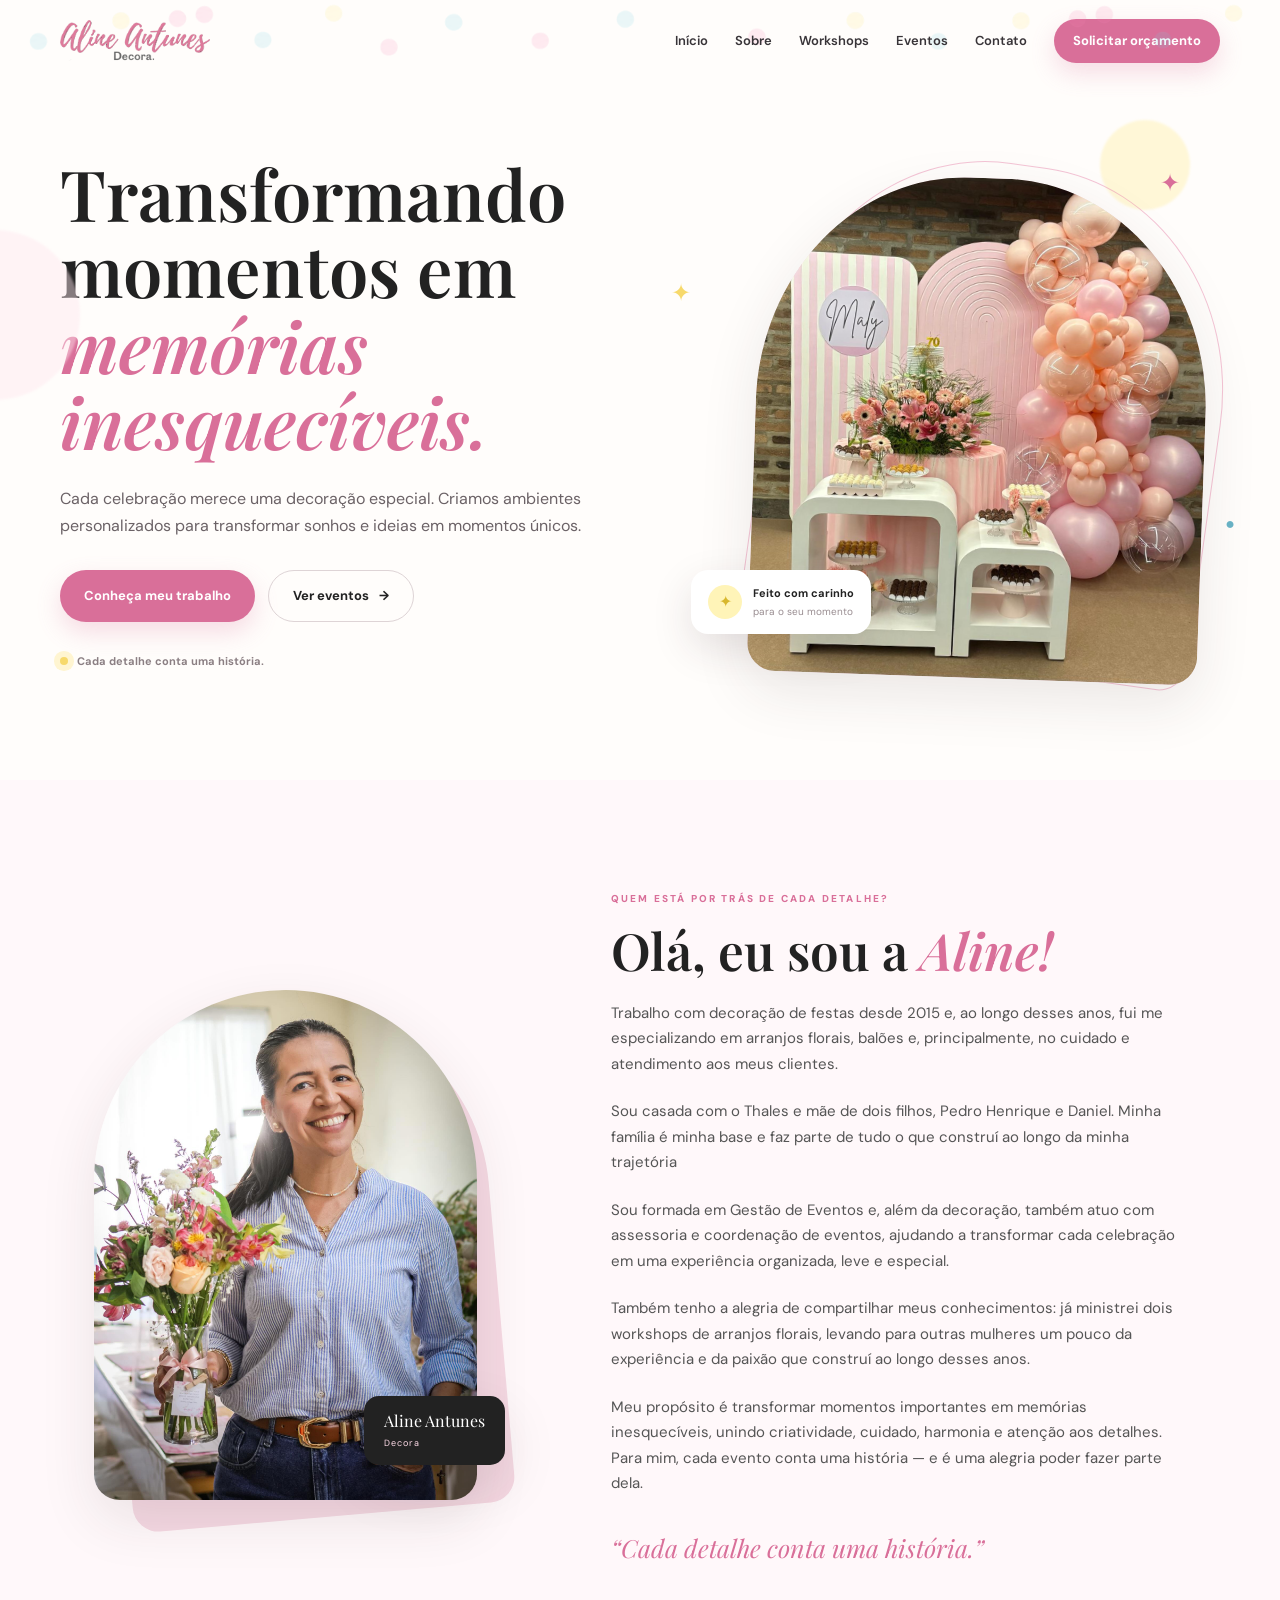
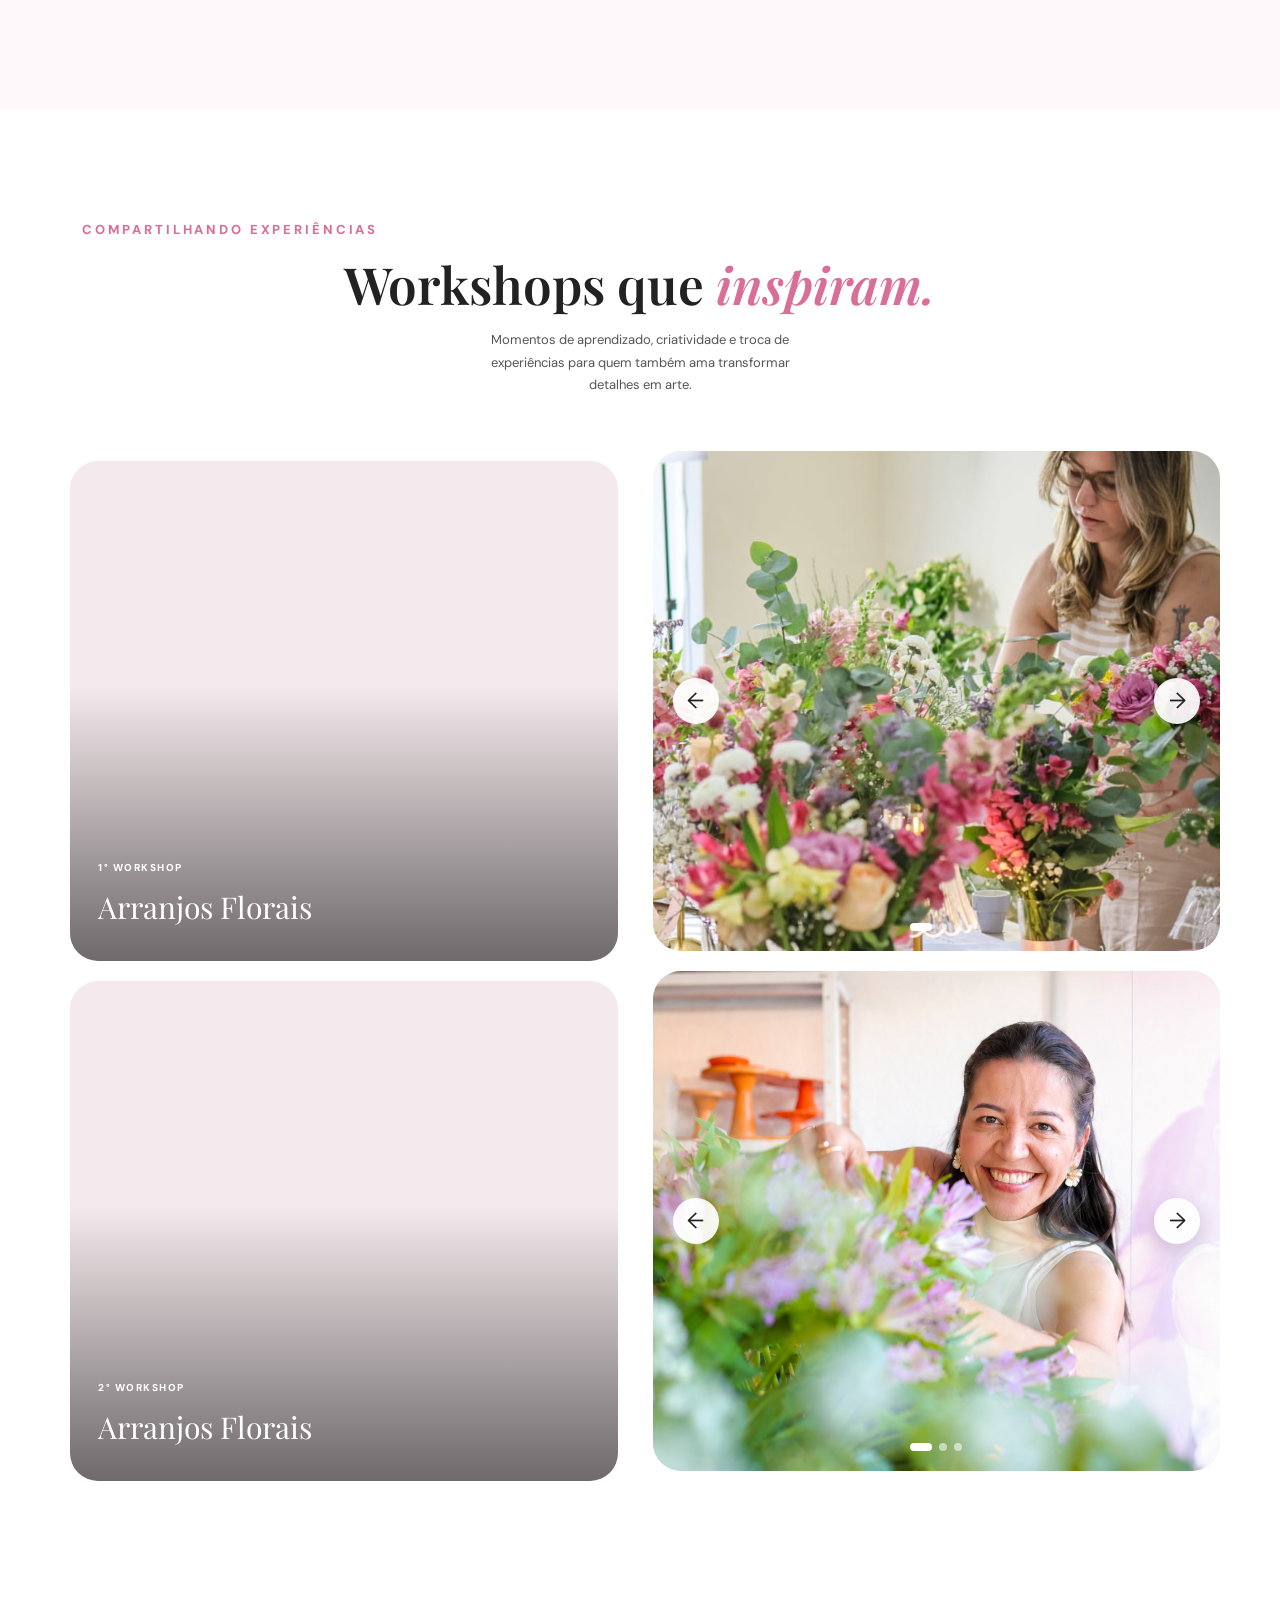
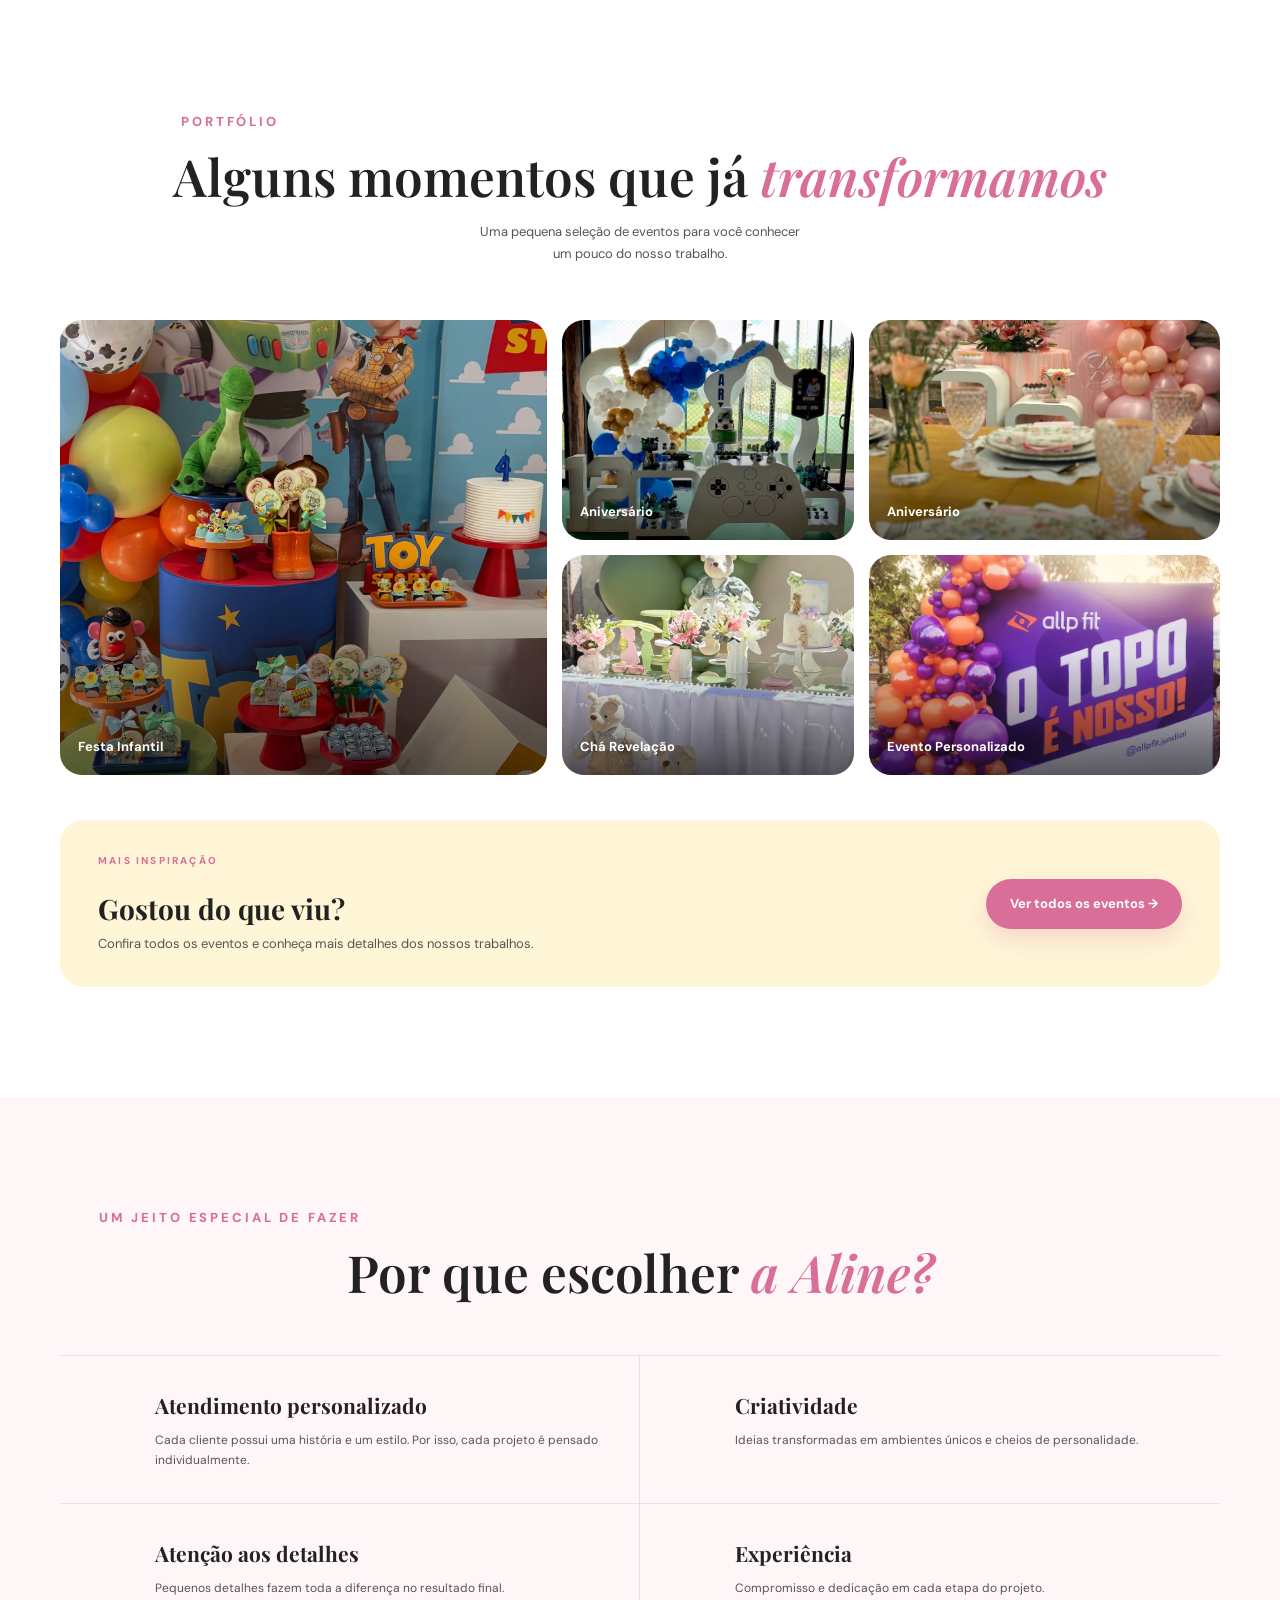
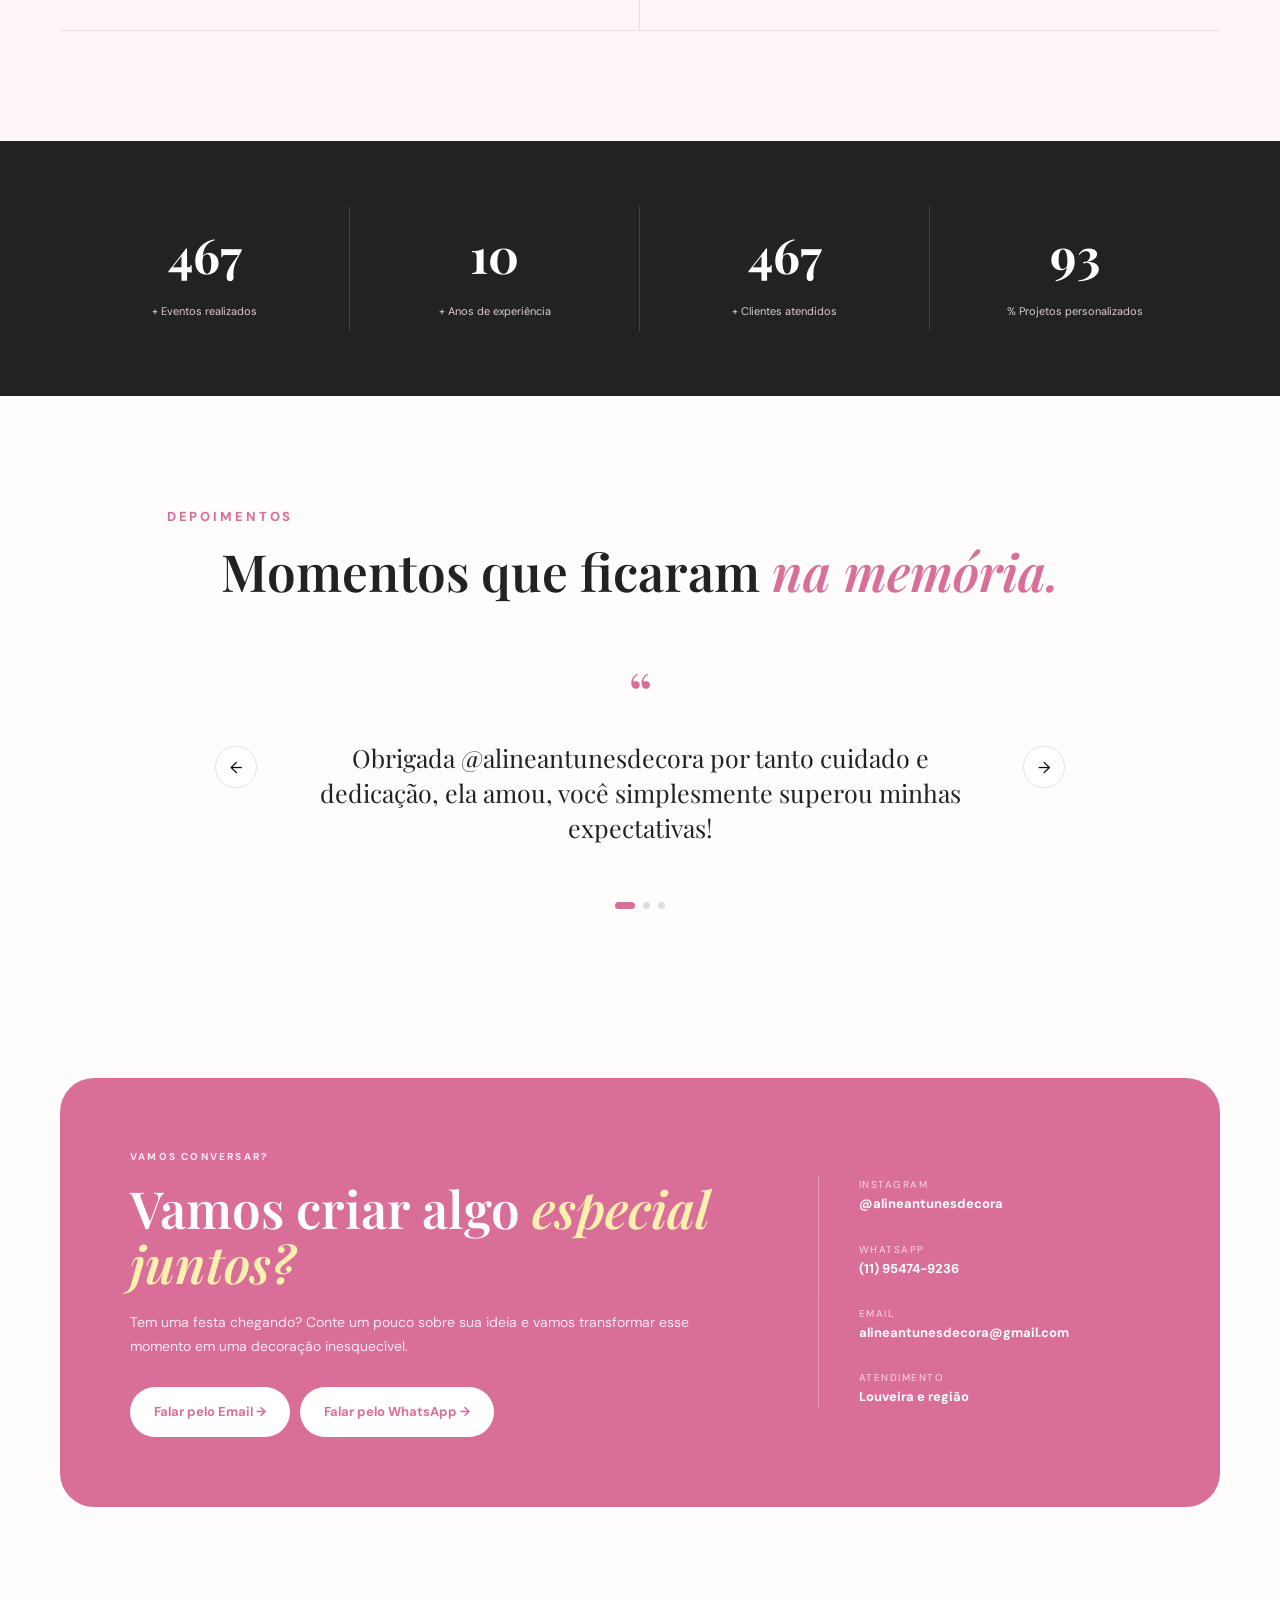
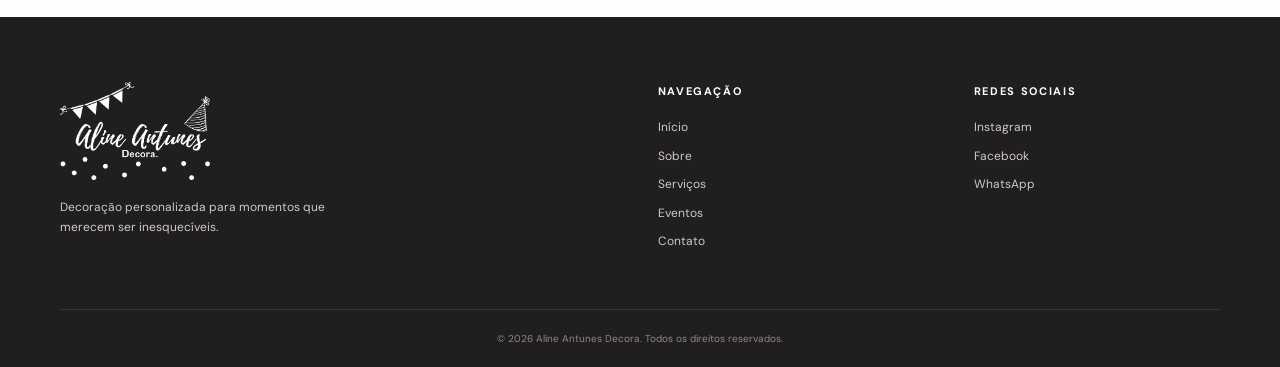
==== commit b1fab124: "-dois workshops adicionados" ====
--- a/index.html
+++ b/index.html
@@ -83,83 +83,151 @@
     </section>
 
     <section class="workshops section" id="workshops">
-  <div class="container">
-
-    <div class="section-heading centered reveal">
-      <p class="eyebrow">COMPARTILHANDO EXPERIÊNCIAS</p>
-      <h2>Workshops que <em>inspiram.</em></h2>
-      <p>
-        Momentos de aprendizado, criatividade e troca de experiências
-        para quem também ama transformar detalhes em arte.
-      </p>
-    </div>
-
-    <div class="workshop-content">
-
-      <!-- VÍDEO -->
-      <div class="workshop-video reveal">
-        <video
-          src="assets/videos/whorkshop.mp4"
-          autoplay
-          muted
-          loop
-          playsinline
-        ></video>
-
-        <div class="workshop-video-label">
-          <span>1° Workshop</span>
-          <strong>Arranjos Florais</strong>
-        </div>
-      </div>
-
-      <!-- CARROSSEL -->
-      <div class="workshop-gallery reveal">
-
-        <div class="workshop-slides">
-
-          <img
-            src="assets/images/workshop1.jpeg"
-            alt="Workshop de arranjos florais"
-            class="workshop-slide active"
-          >
-
-          <img
-            src="assets/images/workshop2.jpeg"
-            alt="Workshop de arranjos florais"
-            class="workshop-slide"
-          >
-
-          <img
-            src="assets/images/workshop3.jpeg"
-            alt="Workshop de arranjos florais"
-            class="workshop-slide"
-          >
-
-        </div>
-
-        <button
-          class="workshop-arrow workshop-prev"
-          type="button"
-          aria-label="Foto anterior"
-        >
-          ←
-        </button>
-
-        <button
-          class="workshop-arrow workshop-next"
-          type="button"
-          aria-label="Próxima foto"
-        >
-          →
-        </button>
-
-        <div class="workshop-dots"></div>
-
-      </div>
-
-    </div>
-
-  </div>
+      <div class="container">
+
+        <div class="section-heading centered reveal">
+          <p class="eyebrow">COMPARTILHANDO EXPERIÊNCIAS</p>
+          <h2>Workshops que <em>inspiram.</em></h2>
+          <p>
+            Momentos de aprendizado, criatividade e troca de experiências
+            para quem também ama transformar detalhes em arte.
+          </p>
+        </div>
+
+        <div class="workshop-content">
+
+          <!-- VÍDEO -->
+          <div class="workshop-video reveal">
+            <video
+              src="assets/videos/whorkshop.mp4"
+              autoplay
+              muted
+              loop
+              playsinline
+            ></video>
+
+            <div class="workshop-video-label">
+              <span>1° Workshop</span>
+              <strong>Arranjos Florais</strong>
+            </div>
+          </div>
+
+          <!-- CARROSSEL -->
+          <div class="workshop-gallery reveal">
+
+            <div class="workshop-slides">
+
+              <img
+                src="assets/images/workshop1.jpeg"
+                alt="Workshop de arranjos florais"
+                class="workshop-slide active"
+              >
+
+              <img
+                src="assets/images/workshop2.jpeg"
+                alt="Workshop de arranjos florais"
+                class="workshop-slide"
+              >
+
+              <img
+                src="assets/images/workshop3.jpeg"
+                alt="Workshop de arranjos florais"
+                class="workshop-slide"
+              >
+
+            </div>
+
+            <button
+              class="workshop-arrow workshop-prev"
+              type="button"
+              aria-label="Foto anterior"
+            >
+              ←
+            </button>
+
+            <button
+              class="workshop-arrow workshop-next"
+              type="button"
+              aria-label="Próxima foto"
+            >
+              →
+            </button>
+
+            <div class="workshop-dots"></div>
+
+          </div>
+
+        </div>
+
+      </div>
+      <div class="container">
+
+        <div class="workshop-content">
+
+          <!-- VÍDEO -->
+          <div class="workshop-video reveal">
+            <video
+              src="assets/videos/workshop2.MP4"
+              autoplay
+              muted
+              loop
+              playsinline
+            ></video>
+
+            <div class="workshop-video-label">
+              <span>2° Workshop</span>
+              <strong>Arranjos Florais</strong>
+            </div>
+          </div>
+
+          <!-- CARROSSEL -->
+          <div class="workshop-gallery reveal">
+
+            <div class="workshop-slides">
+
+              <img
+                src="assets/images/2work.PNG"
+                alt="Workshop de arranjos florais"
+                class="workshop-slide active"
+              >
+
+              <img
+                src="assets/images/2work1.JPEG"
+                alt="Workshop de arranjos florais"
+                class="workshop-slide"
+              >
+
+              <img
+                src="assets/images/2work2.JPEG"
+                alt="Workshop de arranjos florais"
+                class="workshop-slide"
+              >
+
+            </div>
+
+            <button
+              class="workshop-arrow workshop-prev"
+              type="button"
+              aria-label="Foto anterior"
+            >
+              ←
+            </button>
+
+            <button
+              class="workshop-arrow workshop-next"
+              type="button"
+              aria-label="Próxima foto"
+            >
+              →
+            </button>
+
+            <div class="workshop-dots"></div>
+
+          </div>
+
+        </div>
+
+      </div>
 </section>
 
     <section class="events-preview section">
--- a/css/style.css
+++ b/css/style.css
@@ -400,12 +400,13 @@
   border-radius: 28px;
   overflow: hidden;
   background: #f4e9ec;
+  margin: 10px;
 }
 
 .workshop-video video {
   width: 100%;
   height: 100%;
-  min-height: 500px;
+  height: 500px;
   display: block;
   object-fit: cover;
 }
@@ -450,15 +451,17 @@
 .workshop-gallery {
   position: relative;
   min-height: 500px;
+  height: 500px;
   border-radius: 28px;
   overflow: hidden;
   background: #f4e9ec;
 }
 
 .workshop-slides {
-    width: 100%;
-    aspect-ratio: 4 / 3;
-    position: relative;
+  width: 100%;
+  height: 100%;
+  position: absolute;
+  inset: 0;
 }
 
 .workshop-slide {
@@ -469,6 +472,7 @@
   height: 100%;
 
   object-fit: cover;
+  object-position: center;
 
   opacity: 0;
   visibility: hidden;
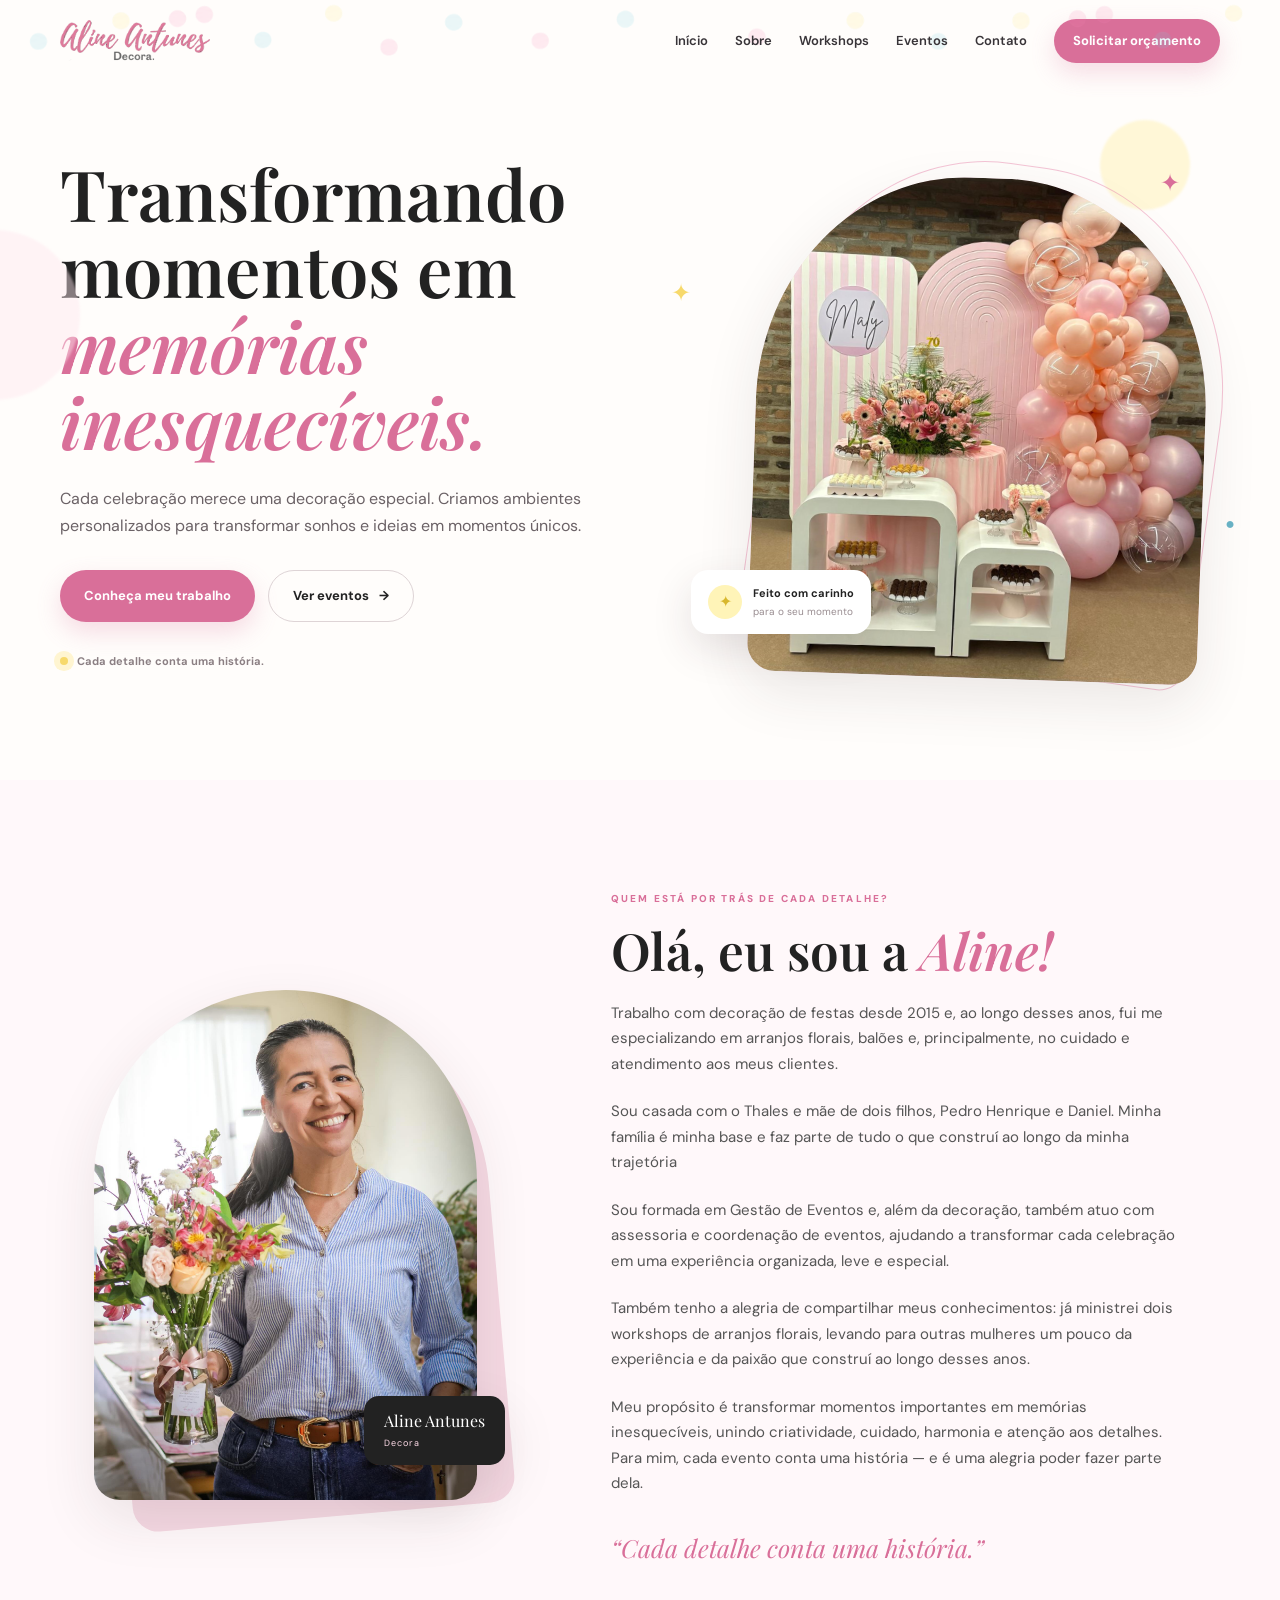
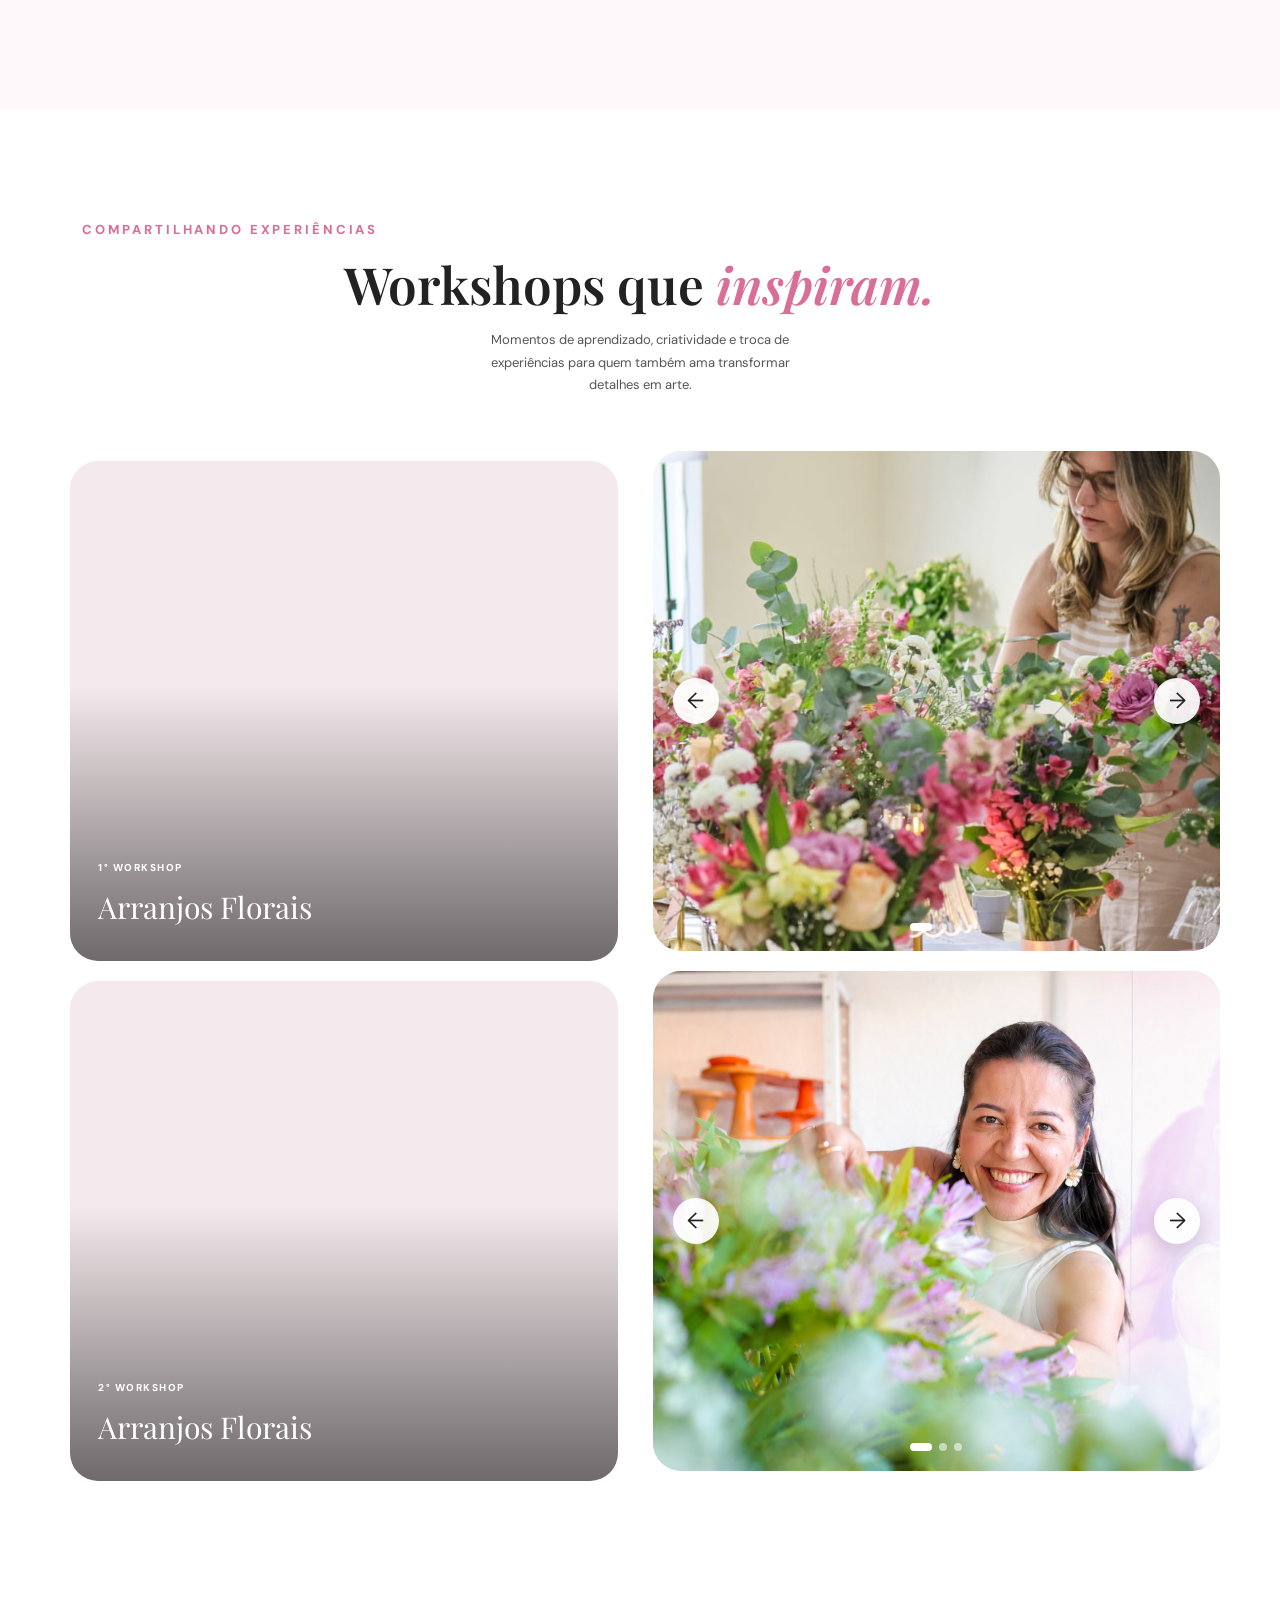
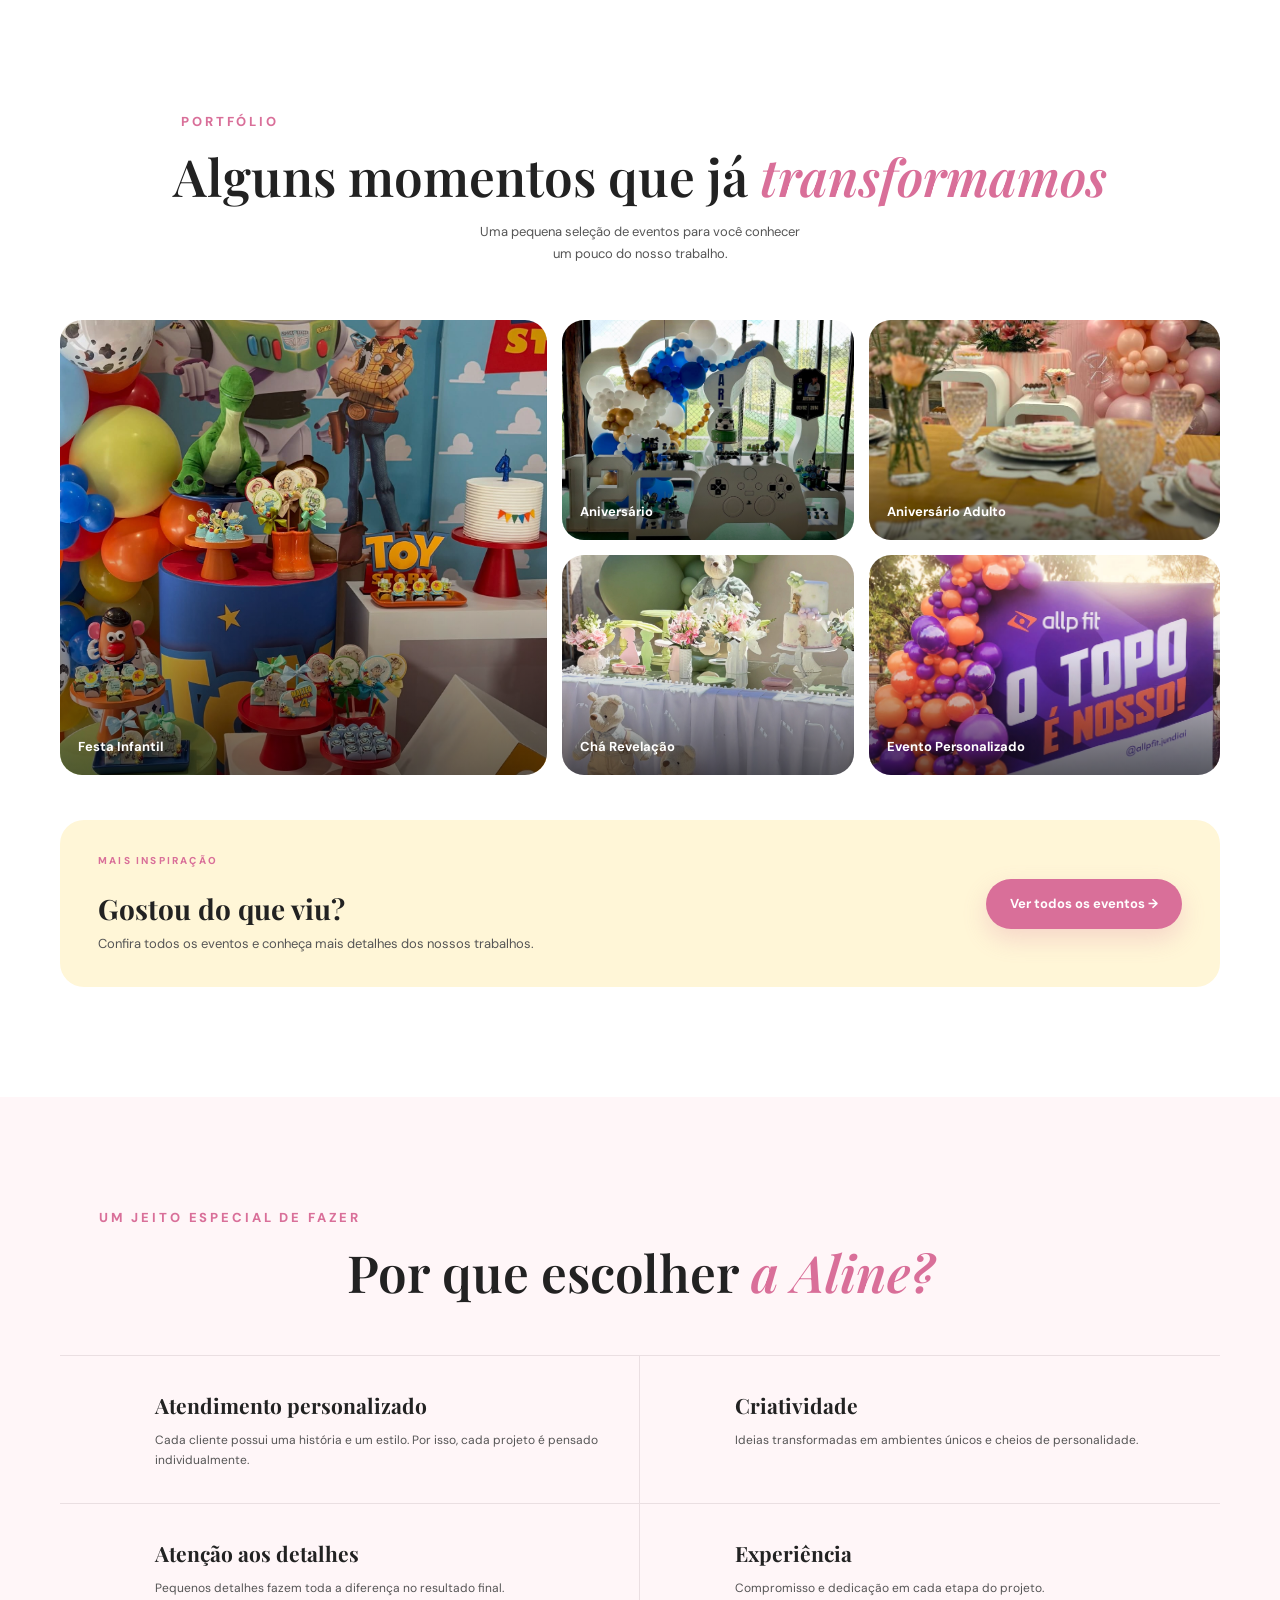
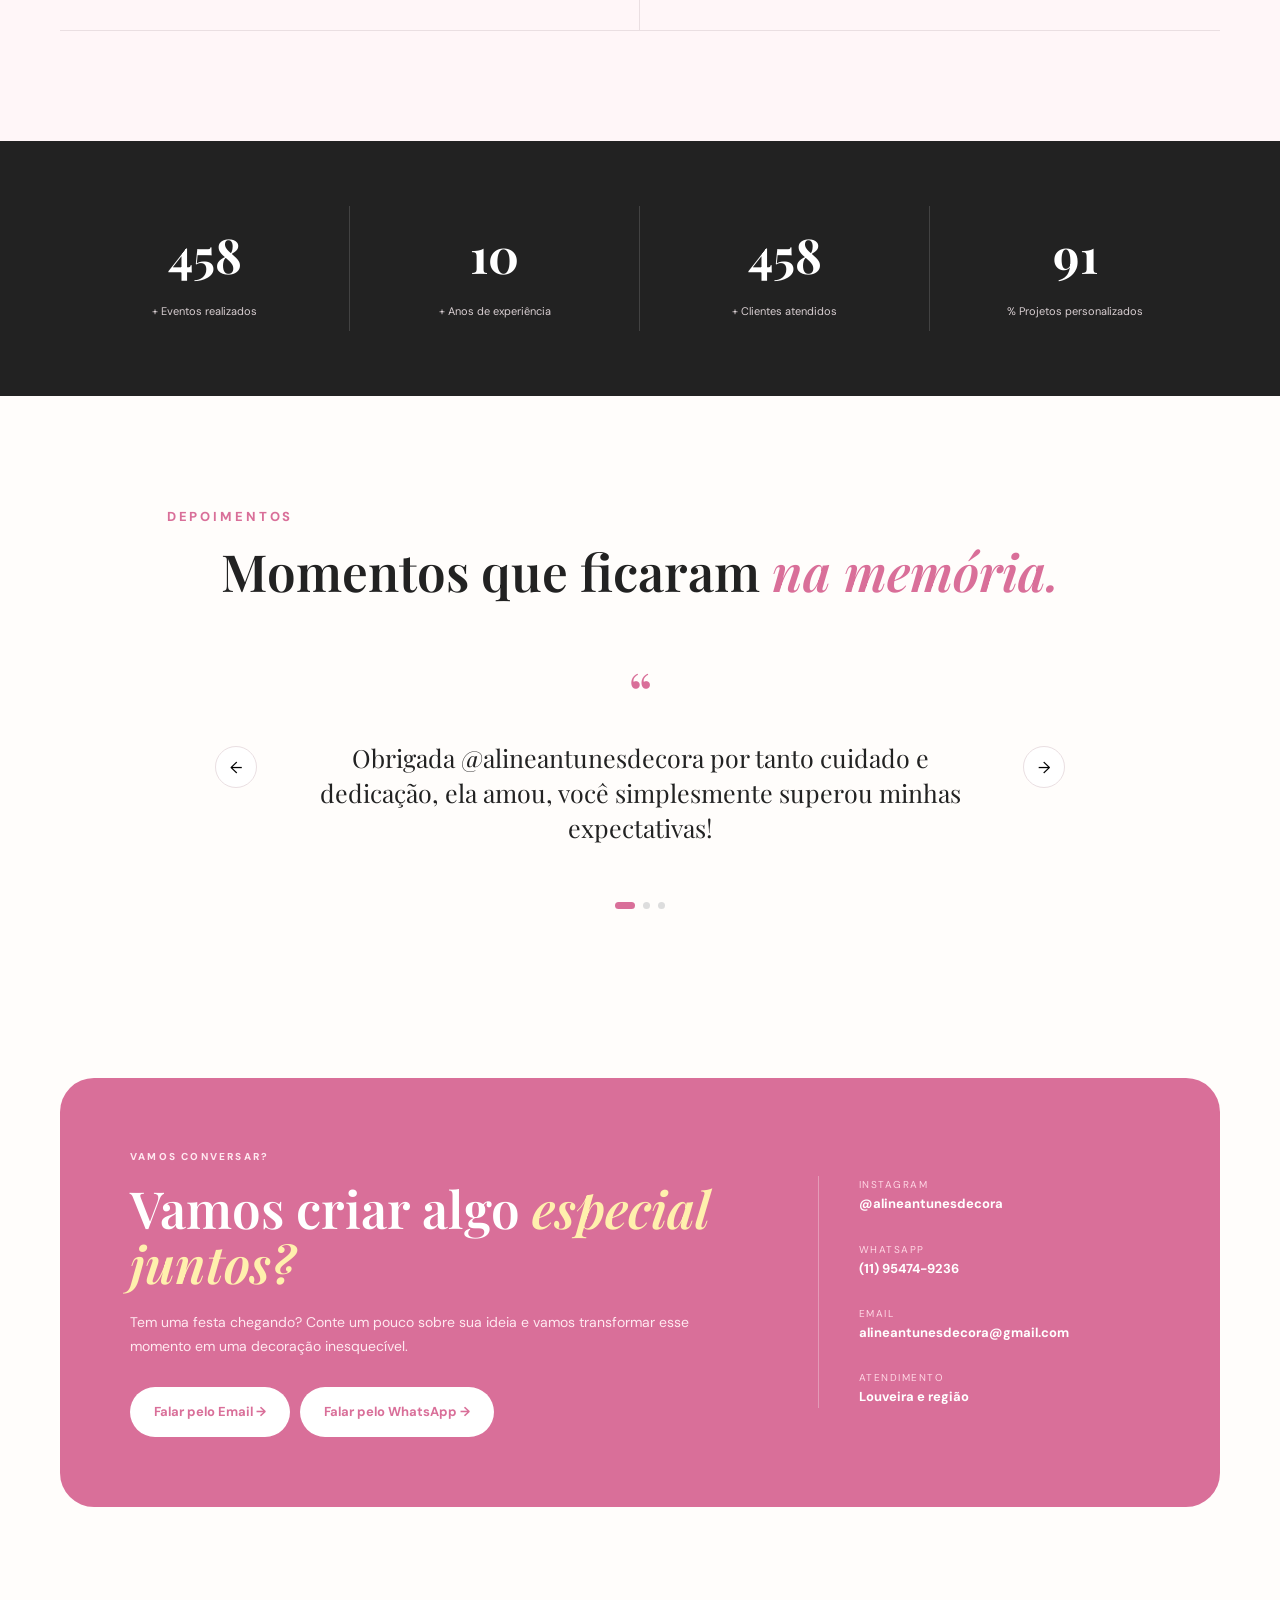
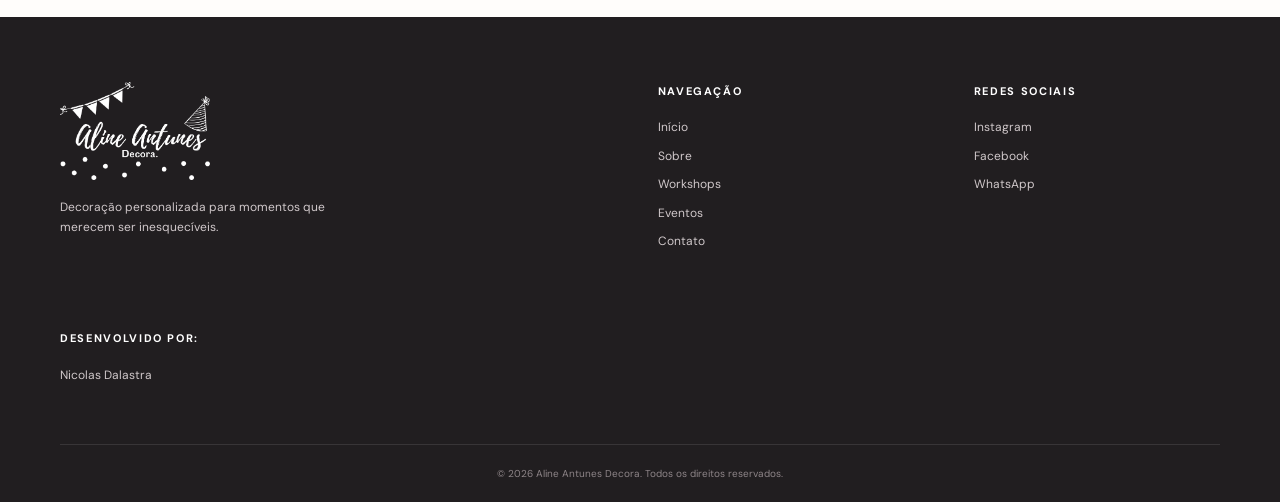
==== commit 490bc3cc: "teste" ====
--- a/index.html
+++ b/index.html
@@ -240,7 +240,7 @@
         <div class="gallery-preview">
           <a class="gallery-item item-large reveal"><img src="assets/images/evento-01.jpg" alt="Festa Infantil"><span>Festa Infantil</span></a>
           <a class="gallery-item reveal"><img src="assets/images/evento-02.jpg" alt="Aniversário"><span>Aniversário</span></a>
-          <a class="gallery-item reveal"><img src="assets/images/evento-03.jpg" alt="Aniversário"><span>Aniversário</span></a>
+          <a class="gallery-item reveal"><img src="assets/images/evento-03.jpg" alt="Aniversário"><span>Aniversário Adulto</span></a>
           <a class="gallery-item reveal"><img src="assets/images/evento-04.jpg" alt="Chá Revelação"><span>Chá Revelação</span></a>
           <a class="gallery-item reveal"><img src="assets/images/evento-07.jpg" alt="Evento personalizado"><span>Evento Personalizado</span></a>    
         </div>
@@ -304,8 +304,9 @@
   <footer class="footer">
     <div class="container footer-grid">
       <div><a class="brand footer-brand" href="#inicio"><img src="assets/images/logo_transparente.png" alt="Aline Gutieres Decora"></a><p>Decoração personalizada para momentos que merecem ser inesquecíveis.</p></div>
-      <div><h4>Navegação</h4><a href="#inicio">Início</a><a href="#sobre">Sobre</a><a href="#servicos">Serviços</a><a href="eventos.html">Eventos</a><a href="#contato">Contato</a></div>
+      <div><h4>Navegação</h4><a href="#inicio">Início</a><a href="#sobre">Sobre</a><a href="#workshops">Workshops</a><a href="eventos.html">Eventos</a><a href="#contato">Contato</a></div>
       <div><h4>Redes sociais</h4><a href="https://www.instagram.com/alineantunesdecora/" aria-label="Instagram placeholder">Instagram</a><a href="https://www.facebook.com/alineantunesdecora/" aria-label="Facebook placeholder">Facebook</a><a class="js-whatsapp" href="#">WhatsApp</a></div>
+      <div><h4>Desenvolvido por:</h4><a href="https://www.instagram.com/ndalastra/" aria-label="Instagram placeholder">Nicolas Dalastra</a></div>
     </div>
     <div class="container footer-bottom">© 2026 Aline Antunes Decora. Todos os direitos reservados.</div>
   </footer>
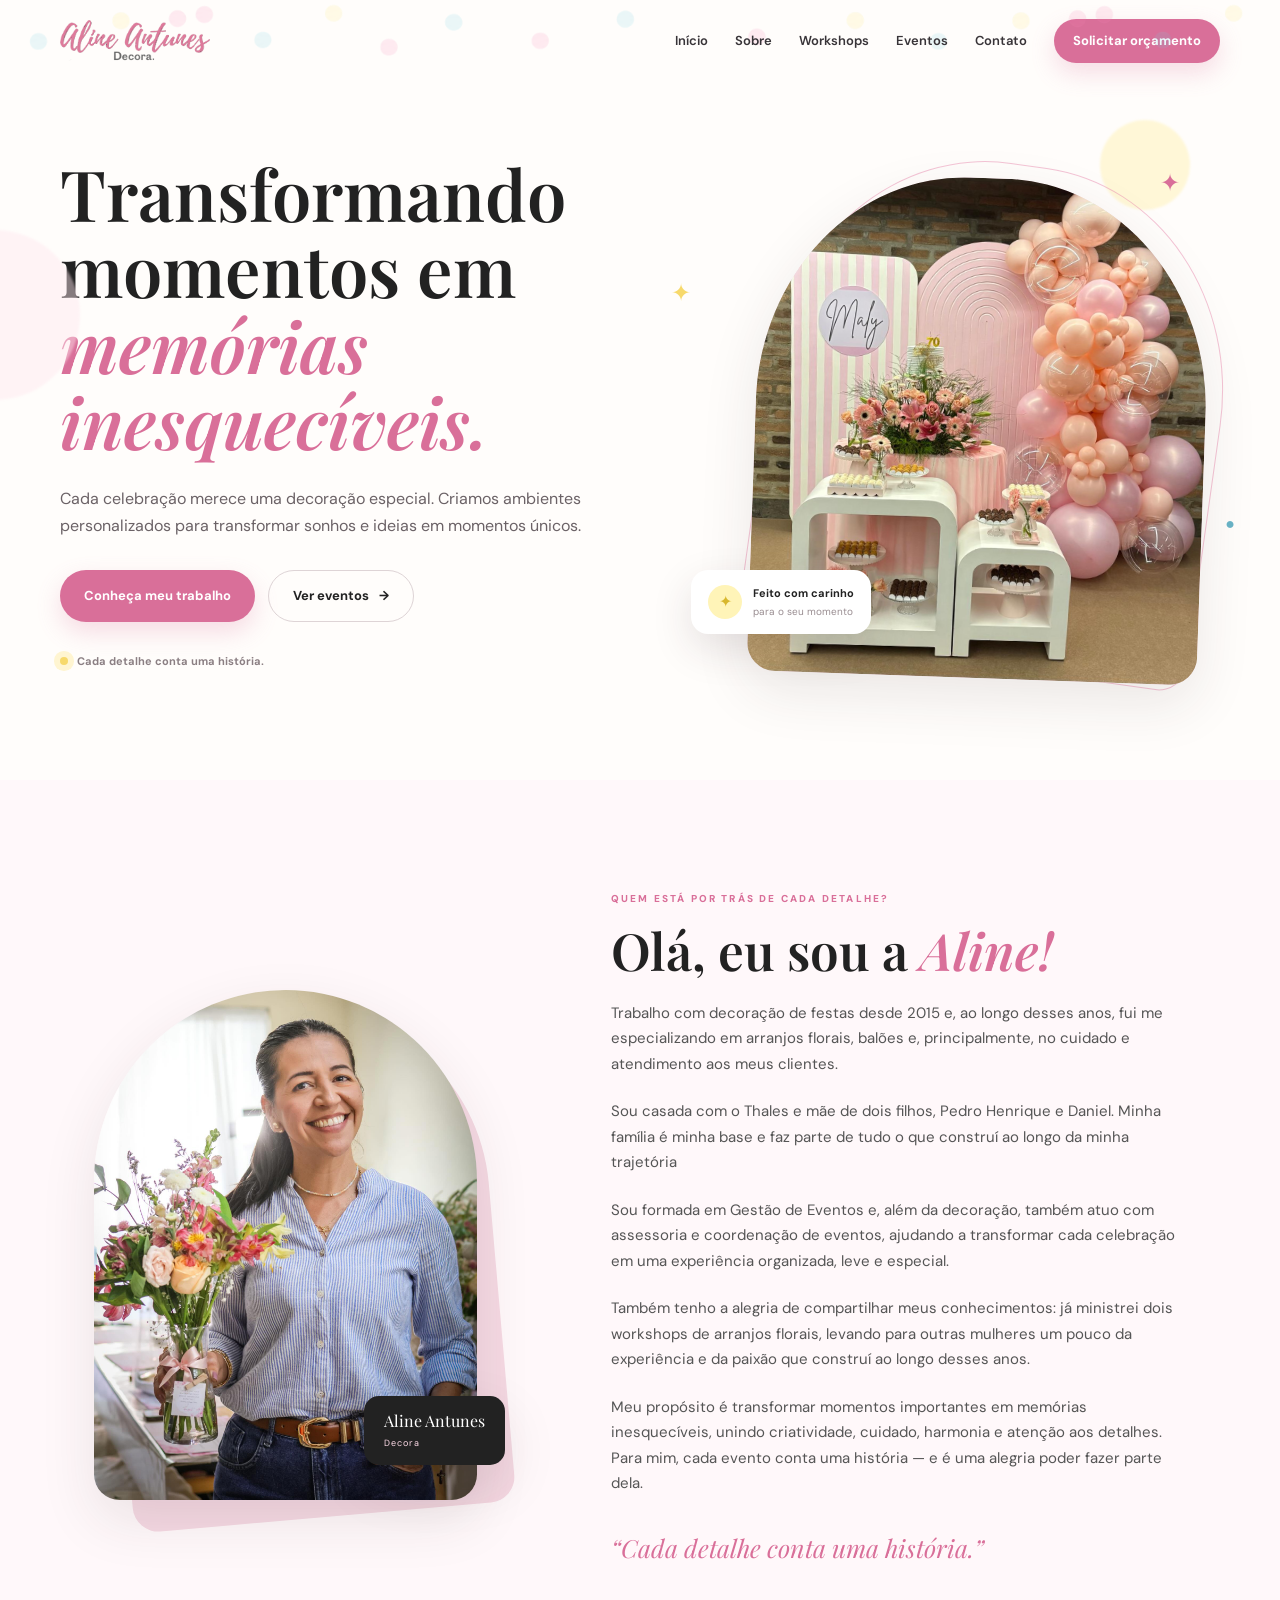
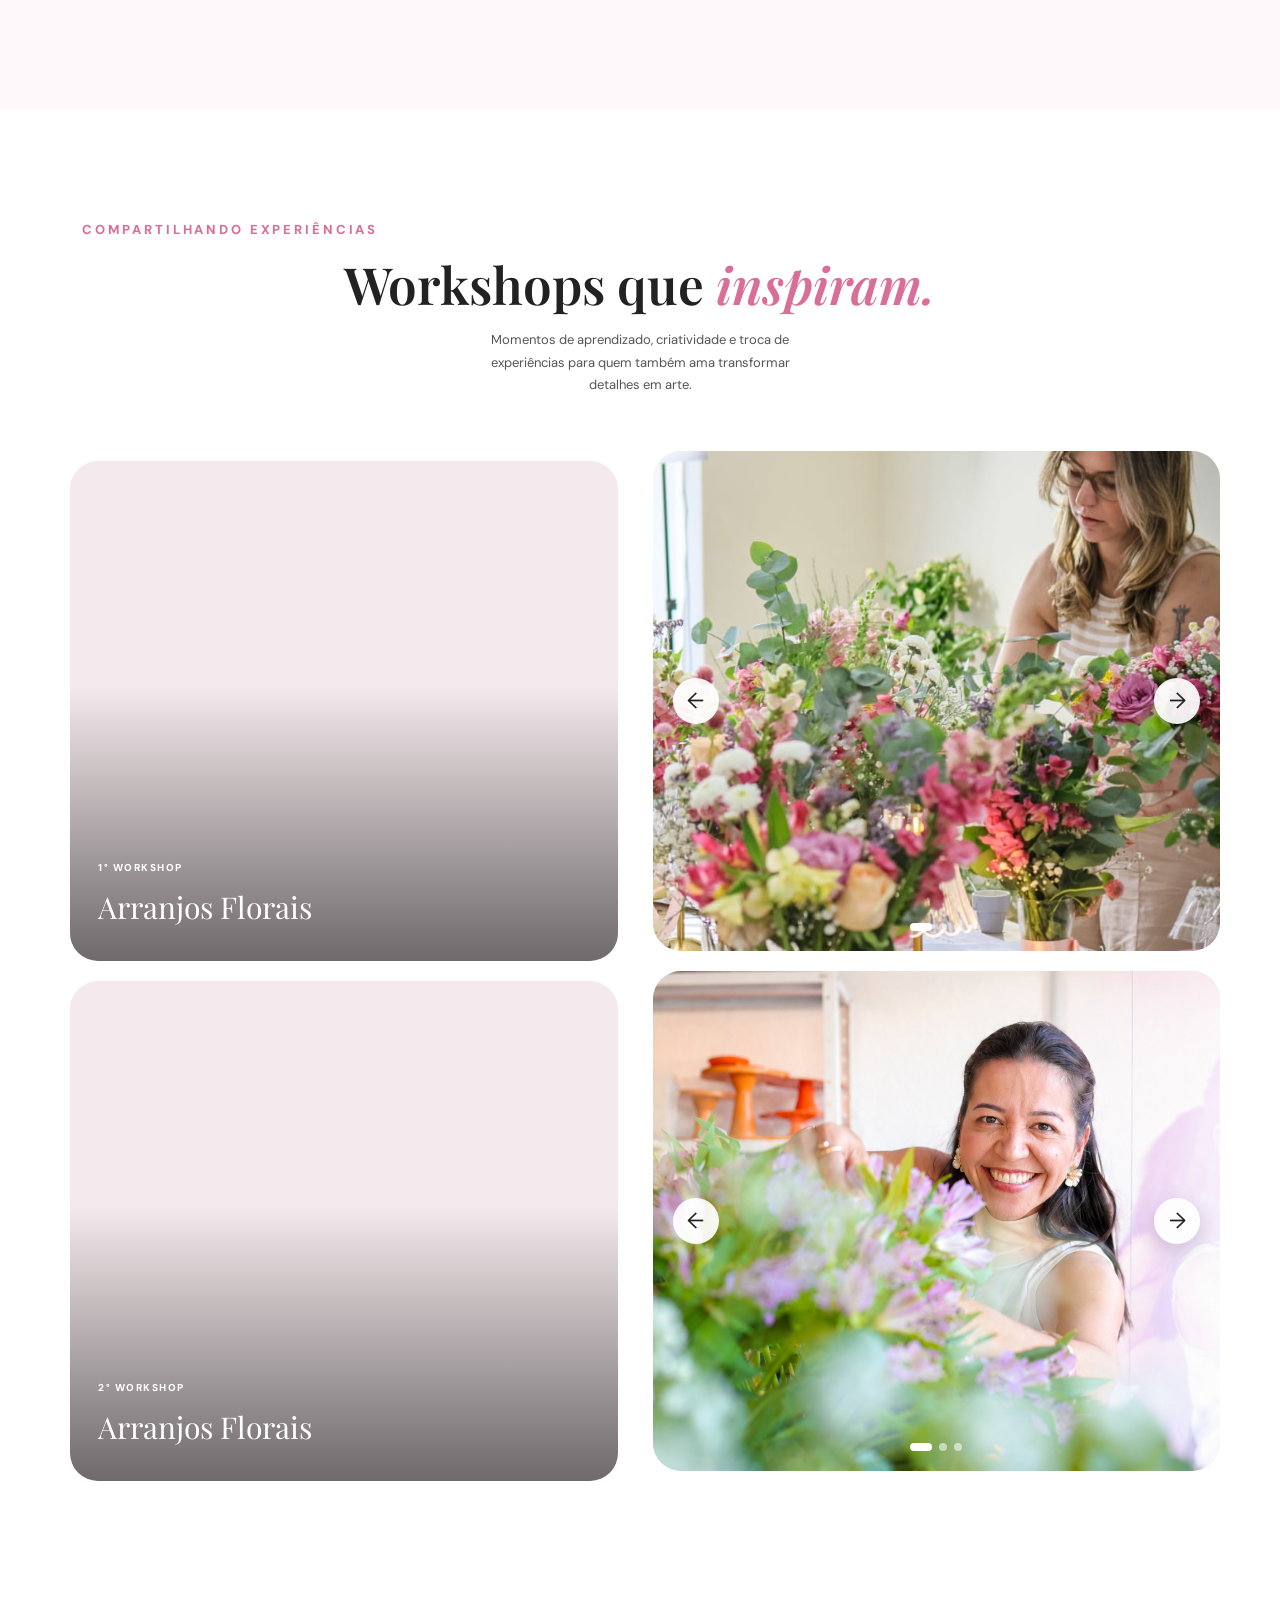
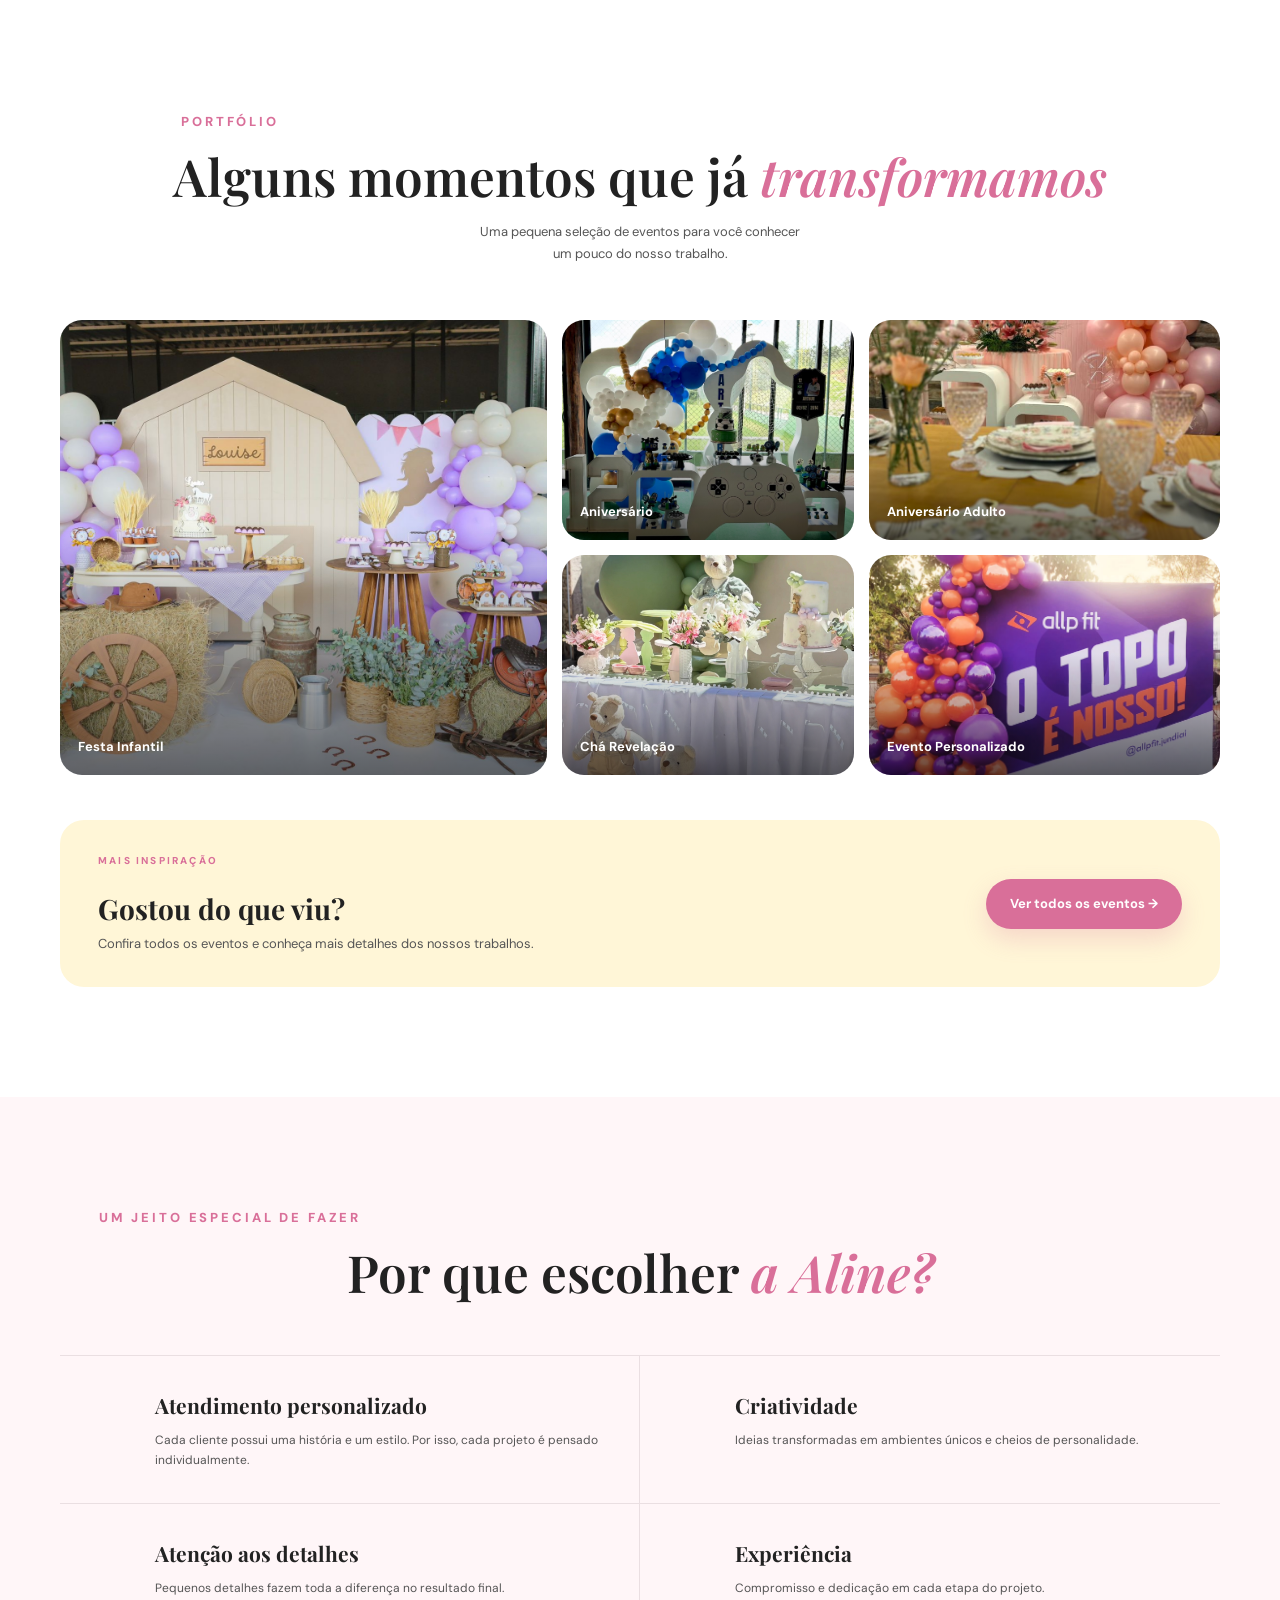
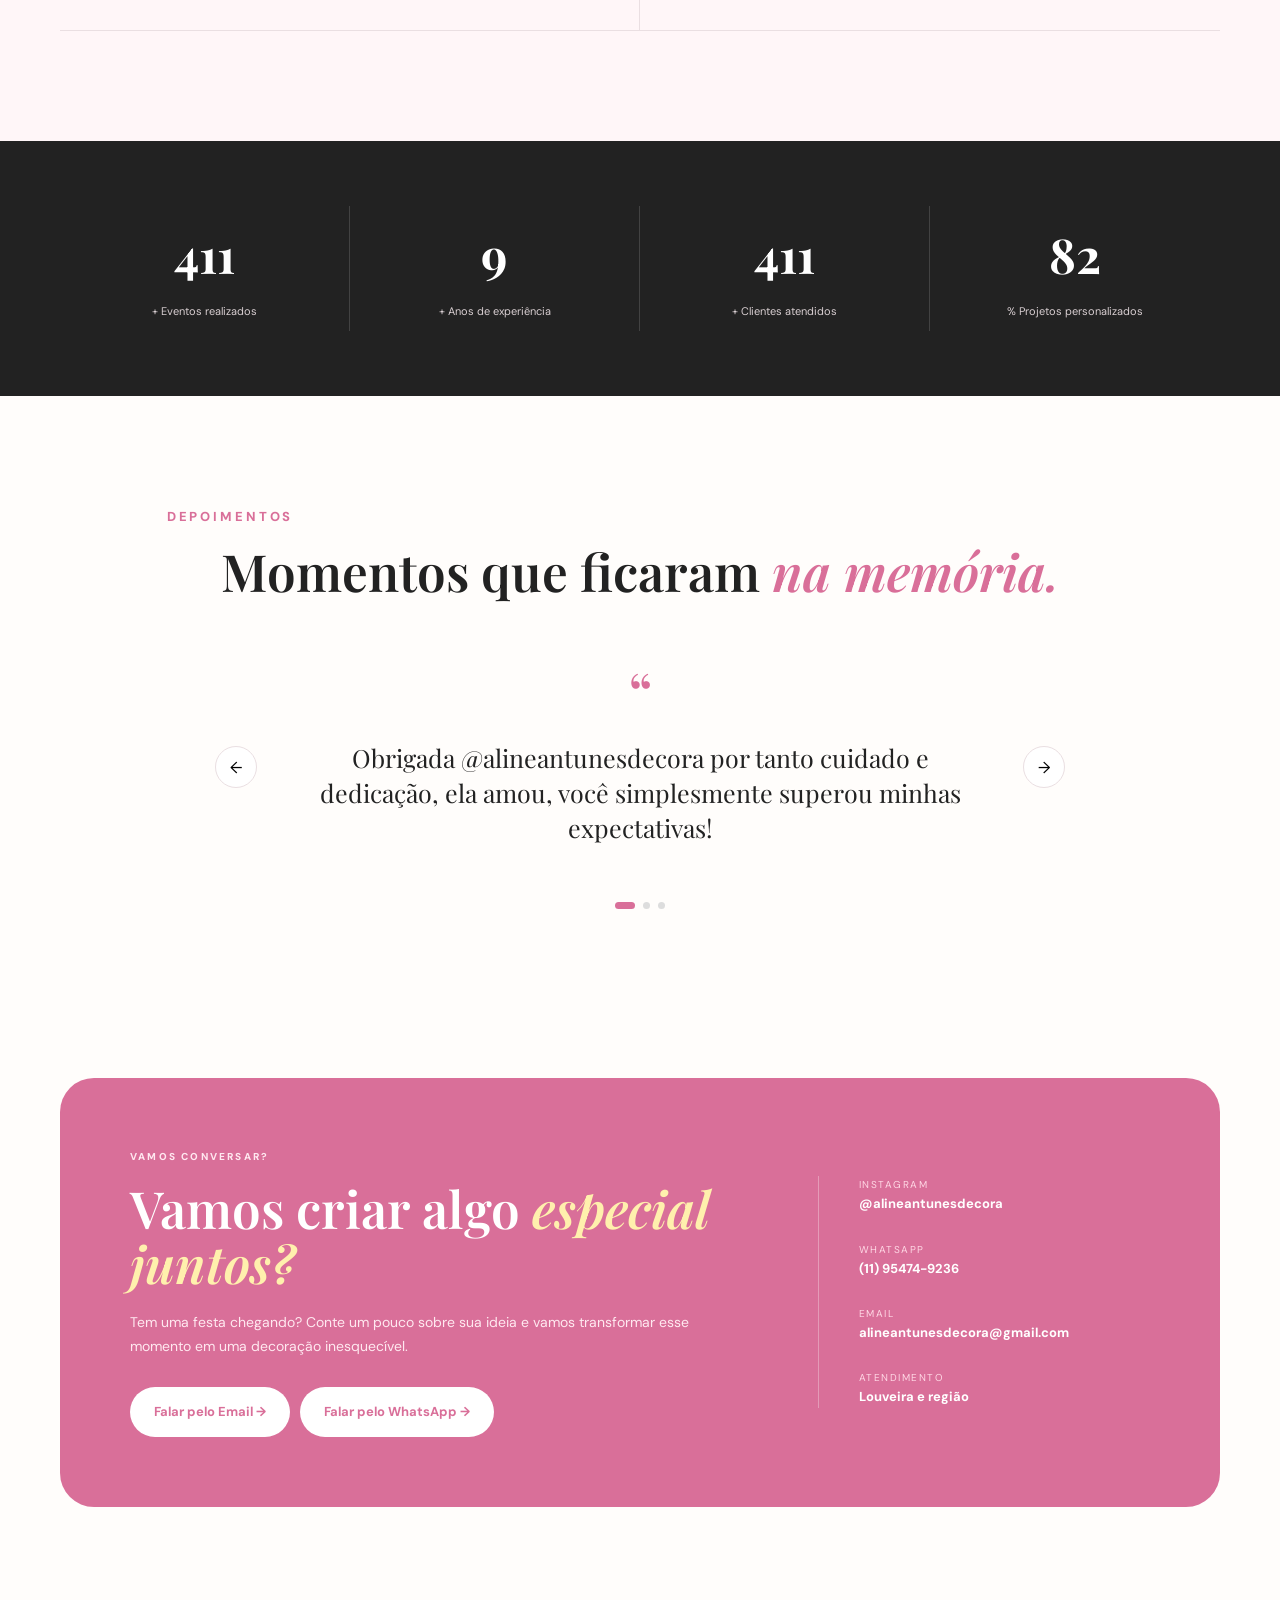
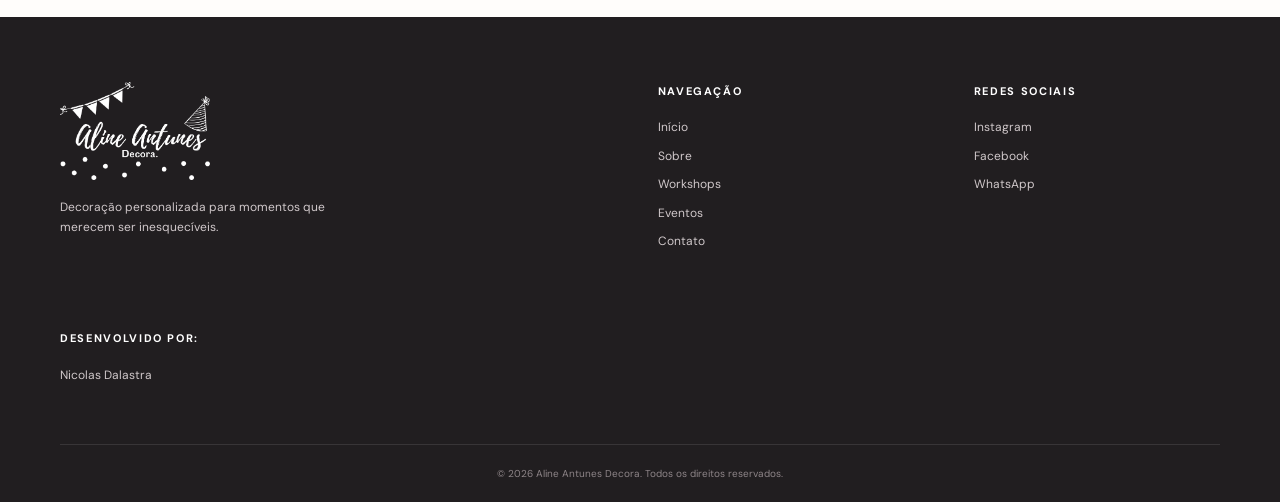
==== commit 895f1628: "-eventos adicionados" ====
--- a/index.html
+++ b/index.html
@@ -238,7 +238,7 @@
           <p>Uma pequena seleção de eventos para você conhecer um pouco do nosso trabalho.</p>
         </div>
         <div class="gallery-preview">
-          <a class="gallery-item item-large reveal"><img src="assets/images/evento-01.jpg" alt="Festa Infantil"><span>Festa Infantil</span></a>
+          <a class="gallery-item item-large reveal"><img src="assets/images/louise.jpeg" alt="Festa Infantil"><span>Festa Infantil</span></a>
           <a class="gallery-item reveal"><img src="assets/images/evento-02.jpg" alt="Aniversário"><span>Aniversário</span></a>
           <a class="gallery-item reveal"><img src="assets/images/evento-03.jpg" alt="Aniversário"><span>Aniversário Adulto</span></a>
           <a class="gallery-item reveal"><img src="assets/images/evento-04.jpg" alt="Chá Revelação"><span>Chá Revelação</span></a>
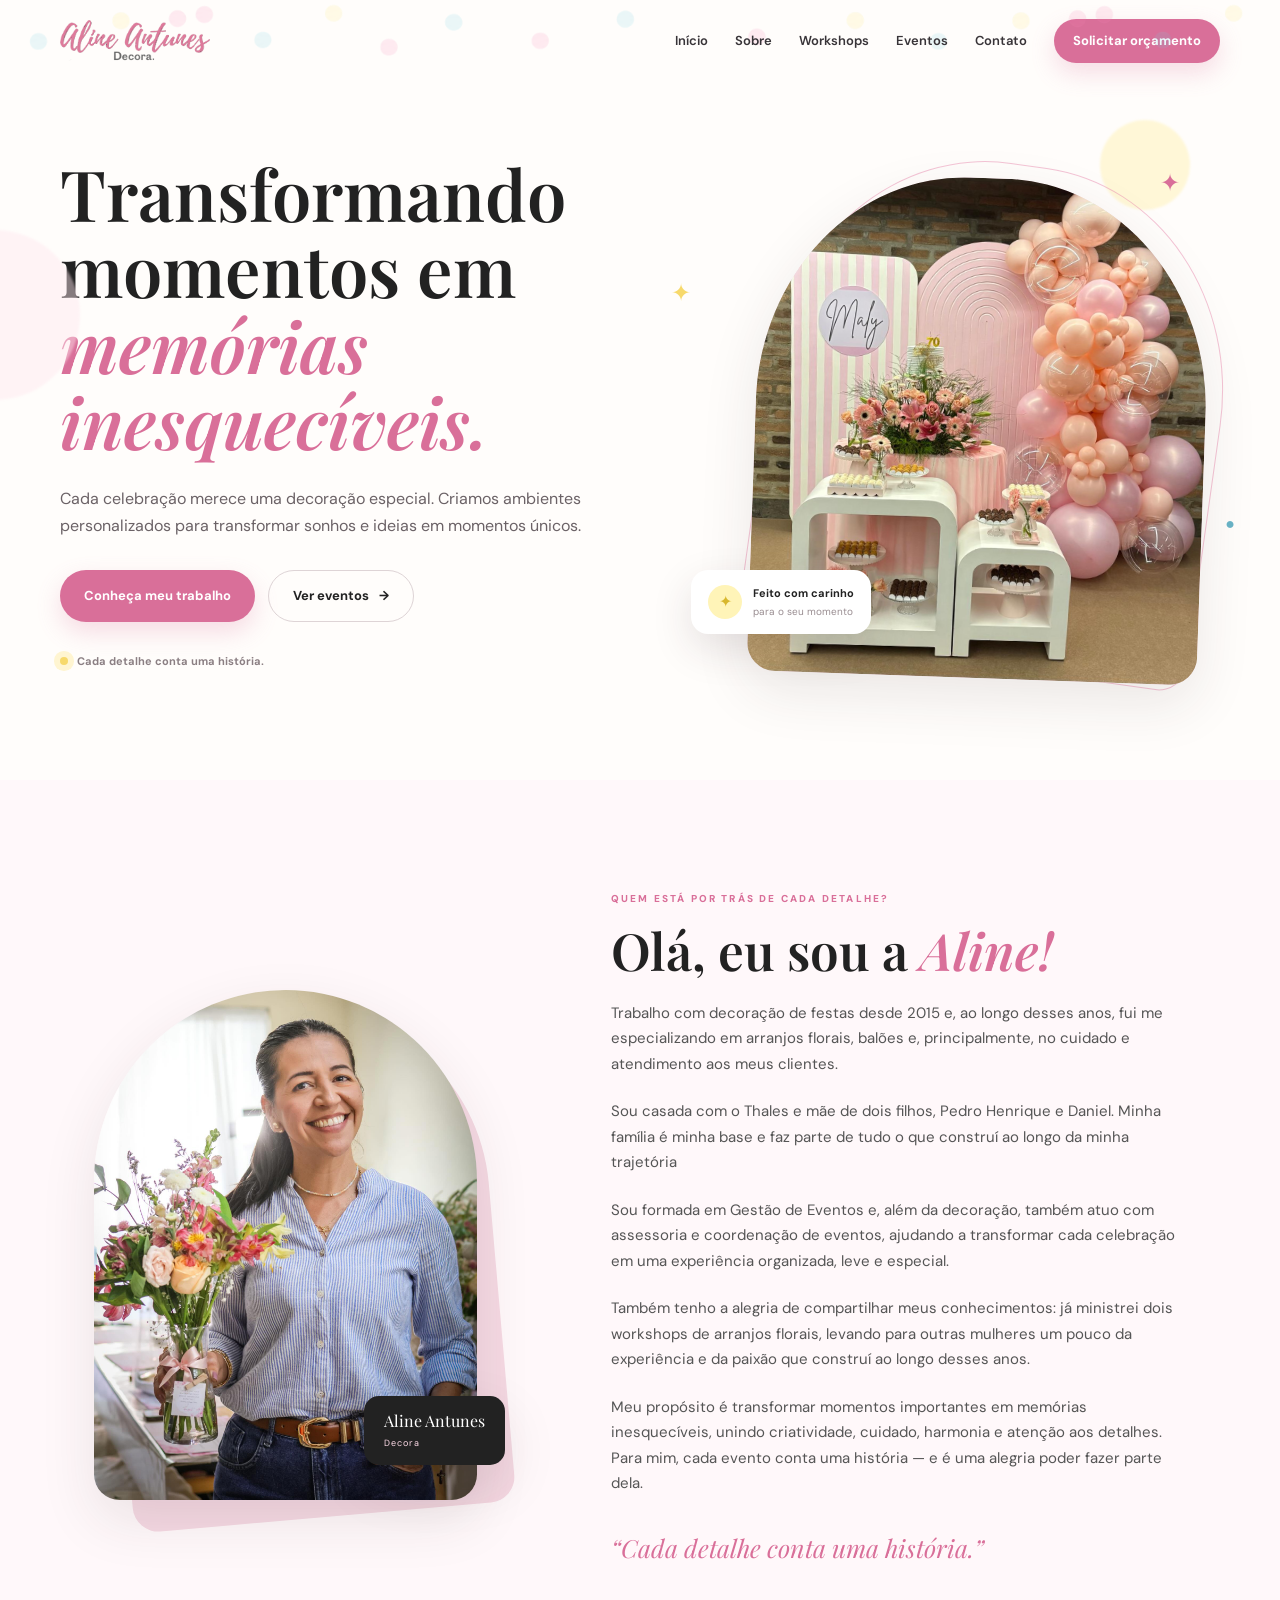
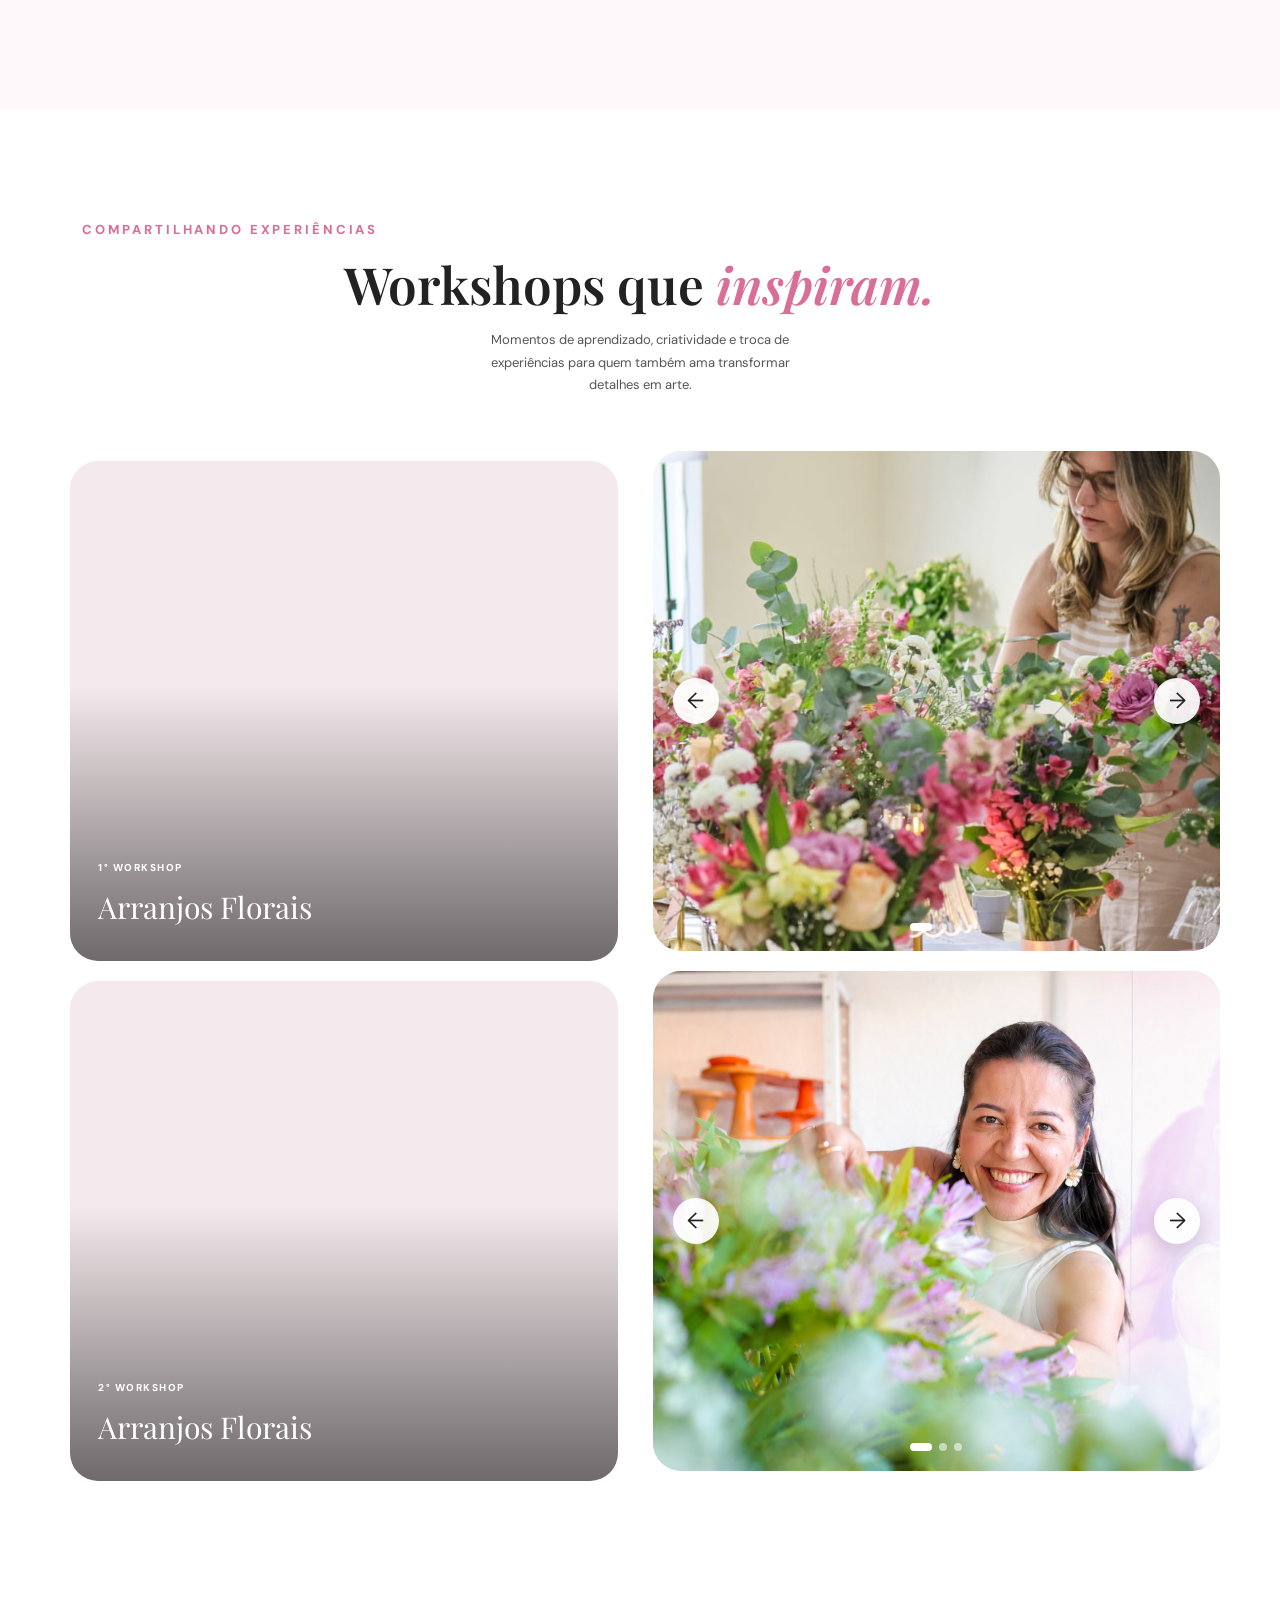
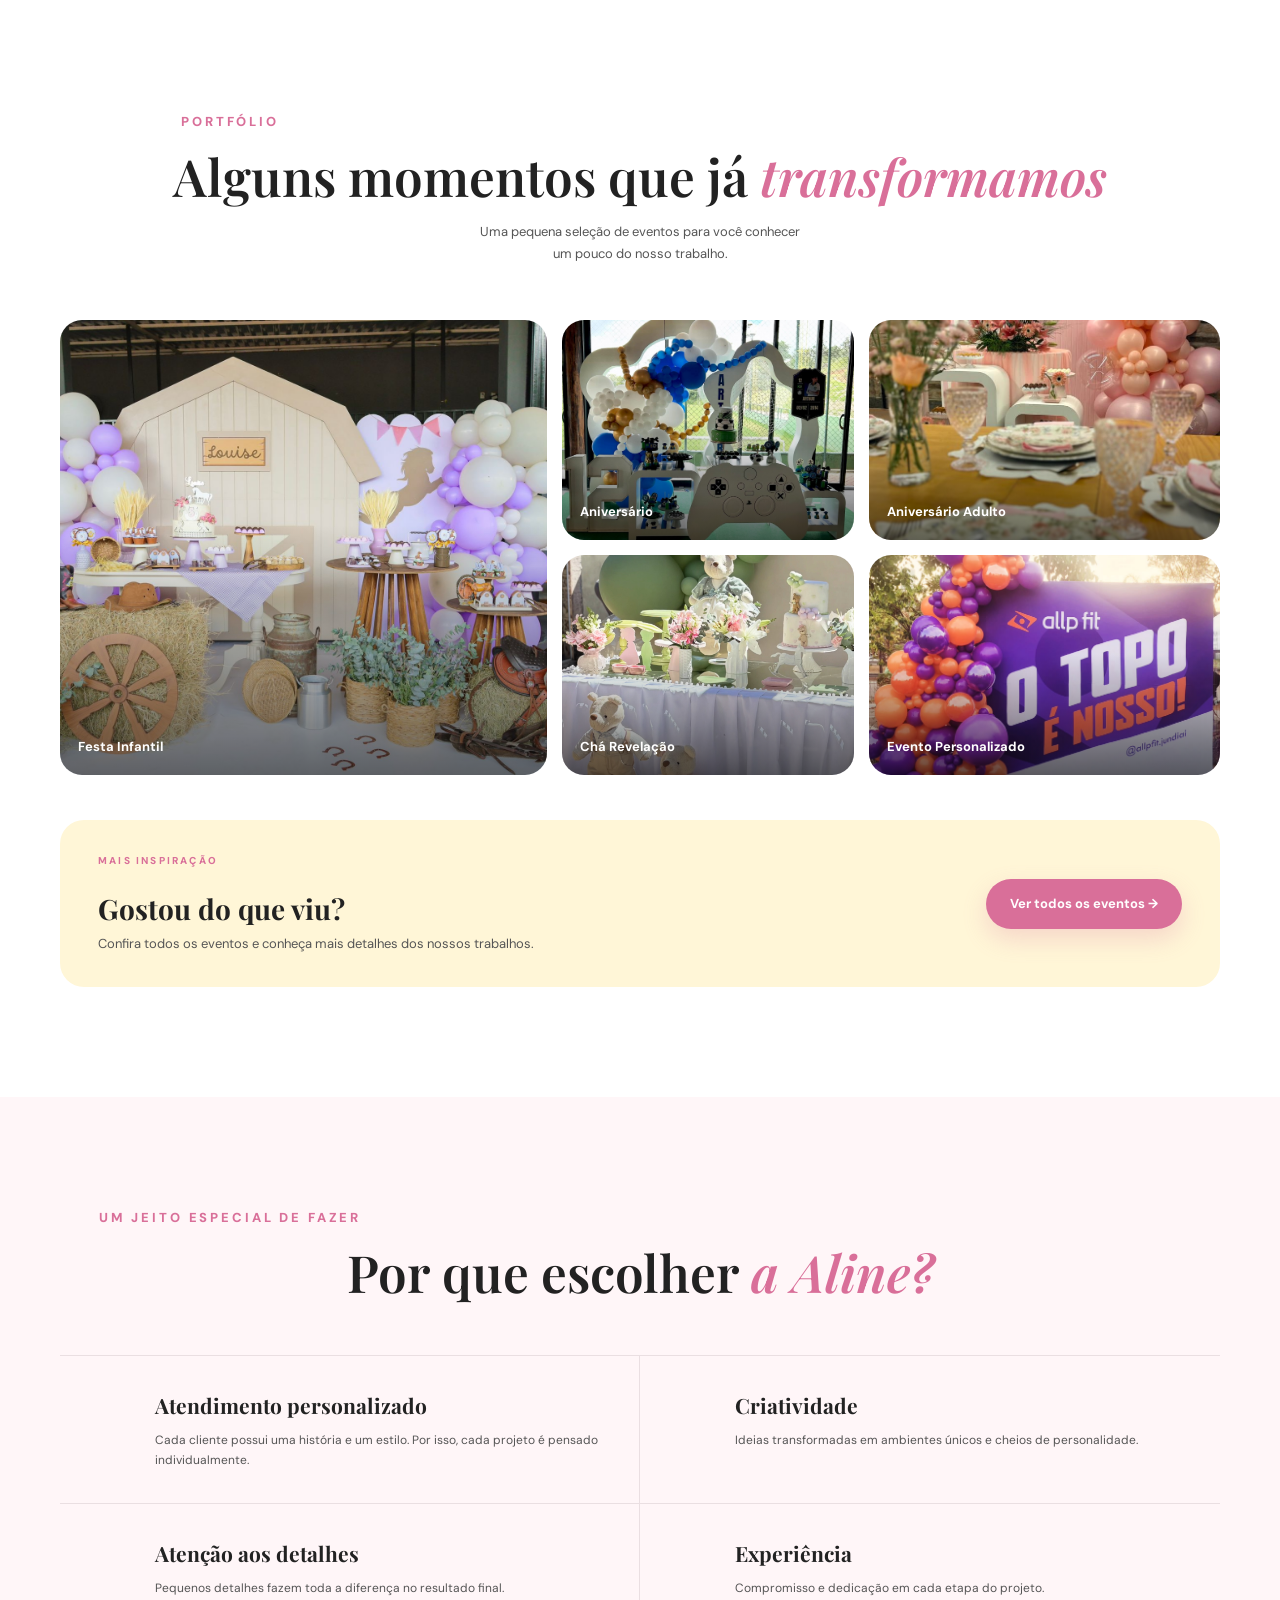
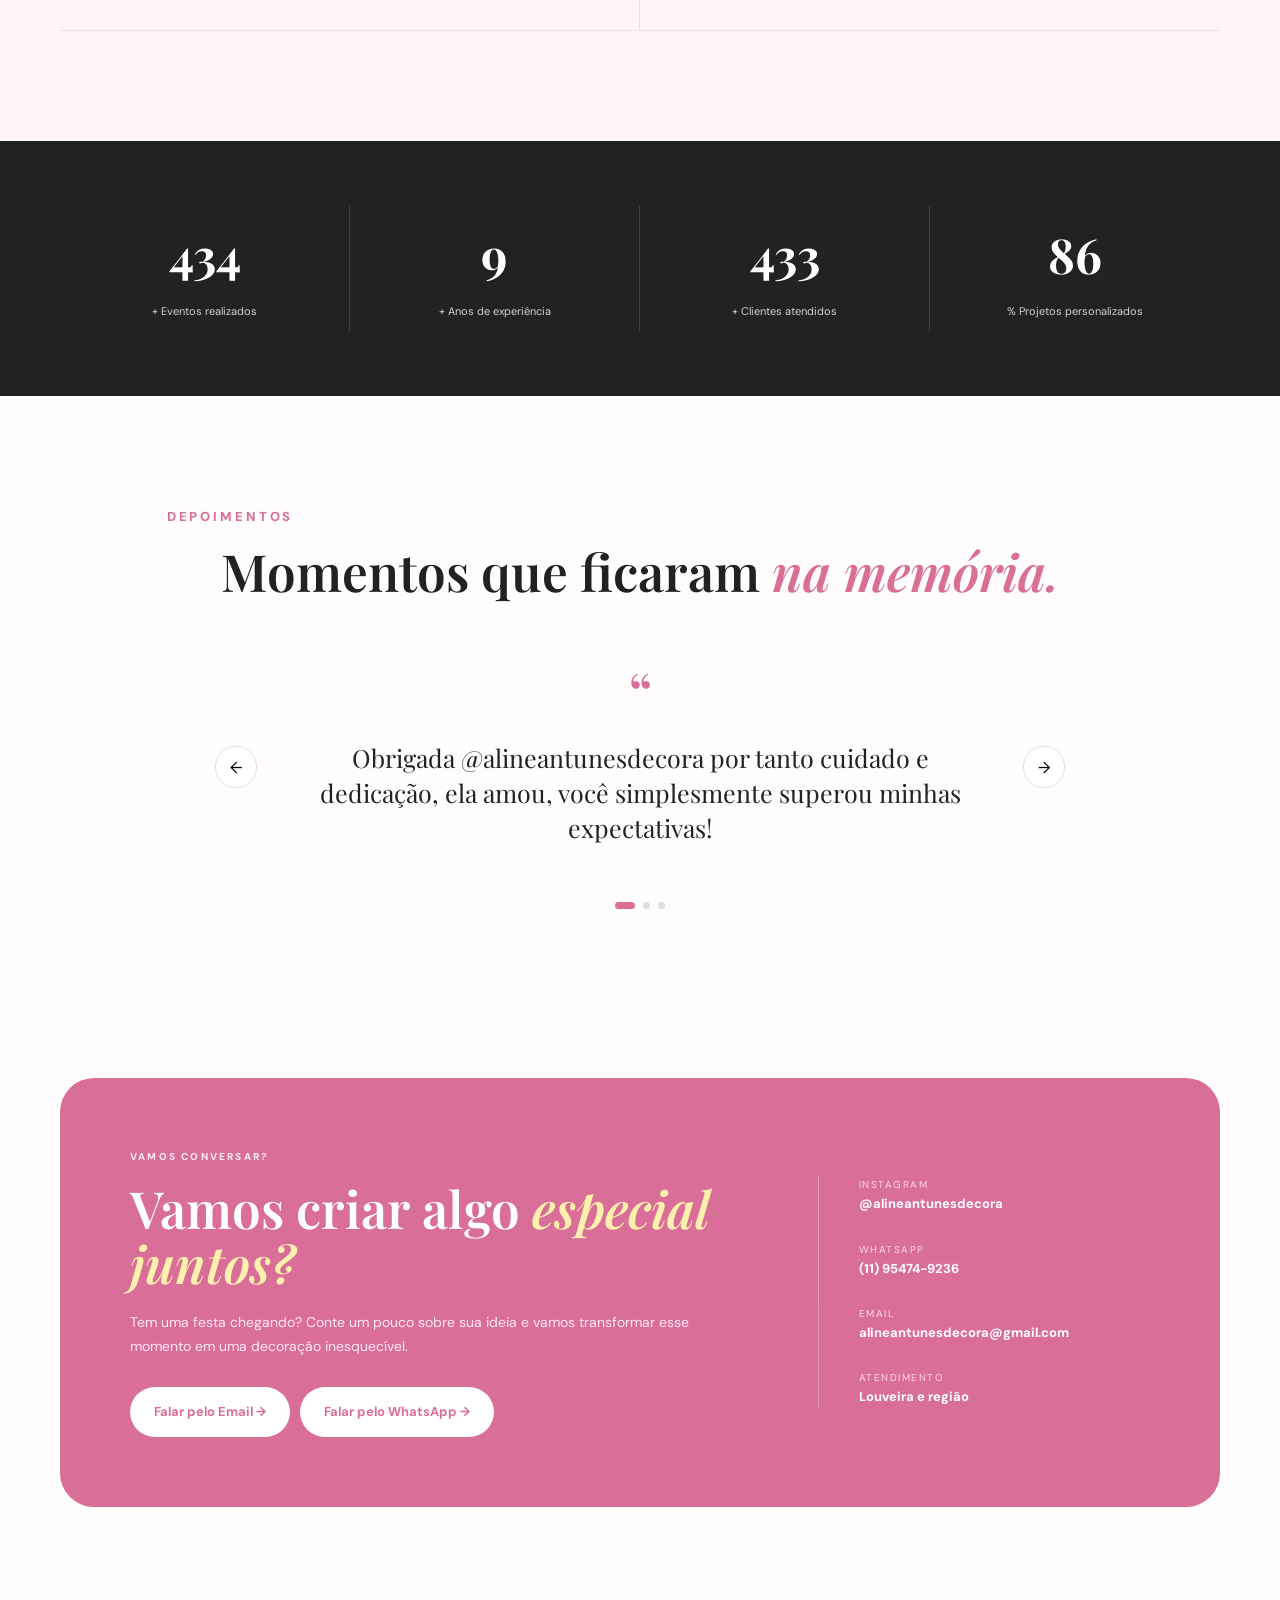
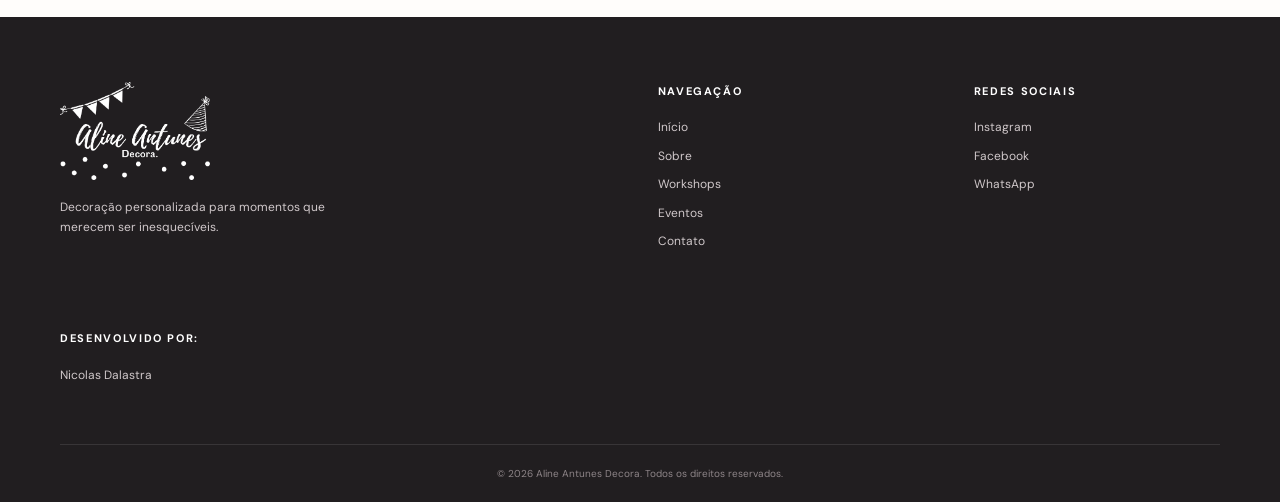
==== commit 65141bdf: "-logo corrigido" ====
--- a/index.html
+++ b/index.html
@@ -7,7 +7,7 @@
   <title>Aline Antunes Decora</title>
   <link rel="preconnect" href="https://fonts.googleapis.com">
   <link rel="preconnect" href="https://fonts.gstatic.com" crossorigin>
-  <link rel="icon" type="image/jpeg" href="assets/images/logo_transparente.png">
+  <link rel="icon" type="image/jpeg" href="assets/images/logo-aline-corrigido-nav.png">
   <link href="https://fonts.googleapis.com/css2?family=DM+Sans:wght@400;500;600;700&family=Playfair+Display:wght@500;600;700&display=swap" rel="stylesheet">
   <link rel="stylesheet" href="css/style.css">
   <link rel="stylesheet" href="https://cdnjs.cloudflare.com/ajax/libs/font-awesome/6.5.2/css/all.min.css">
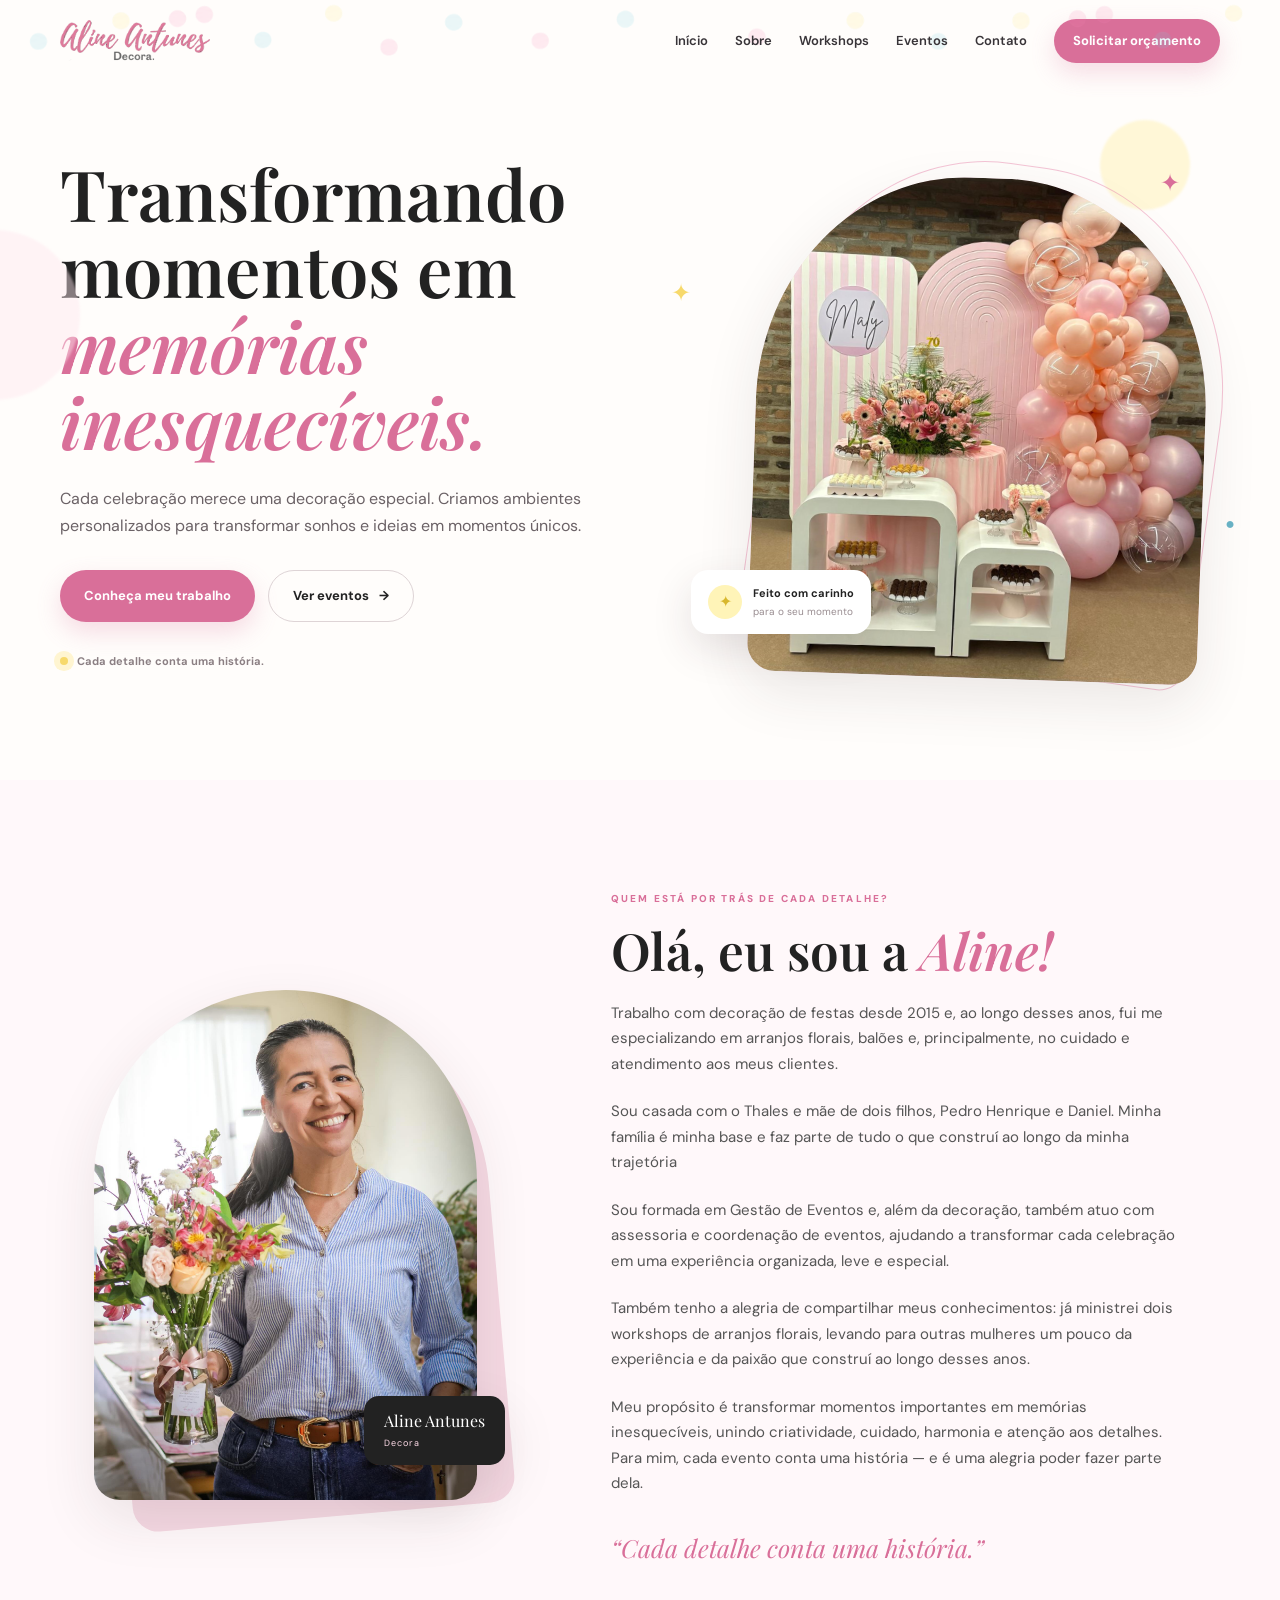
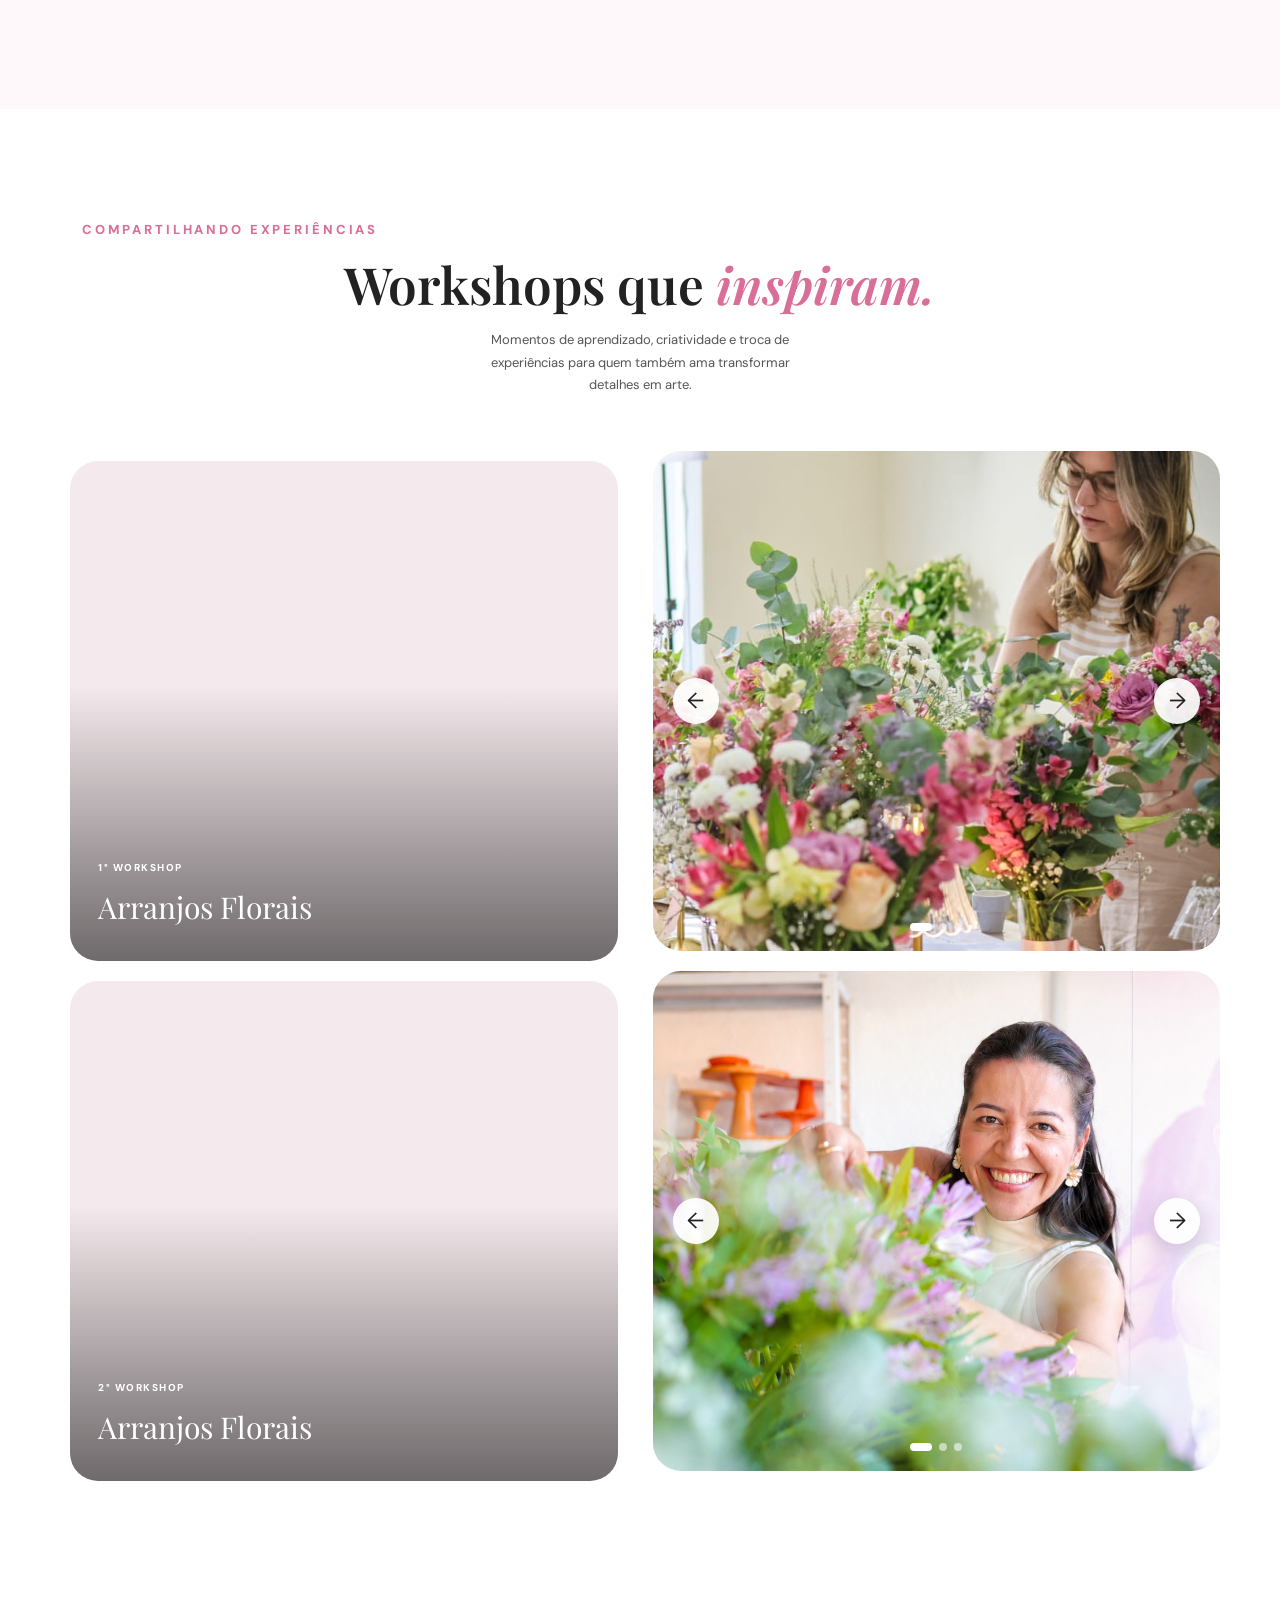
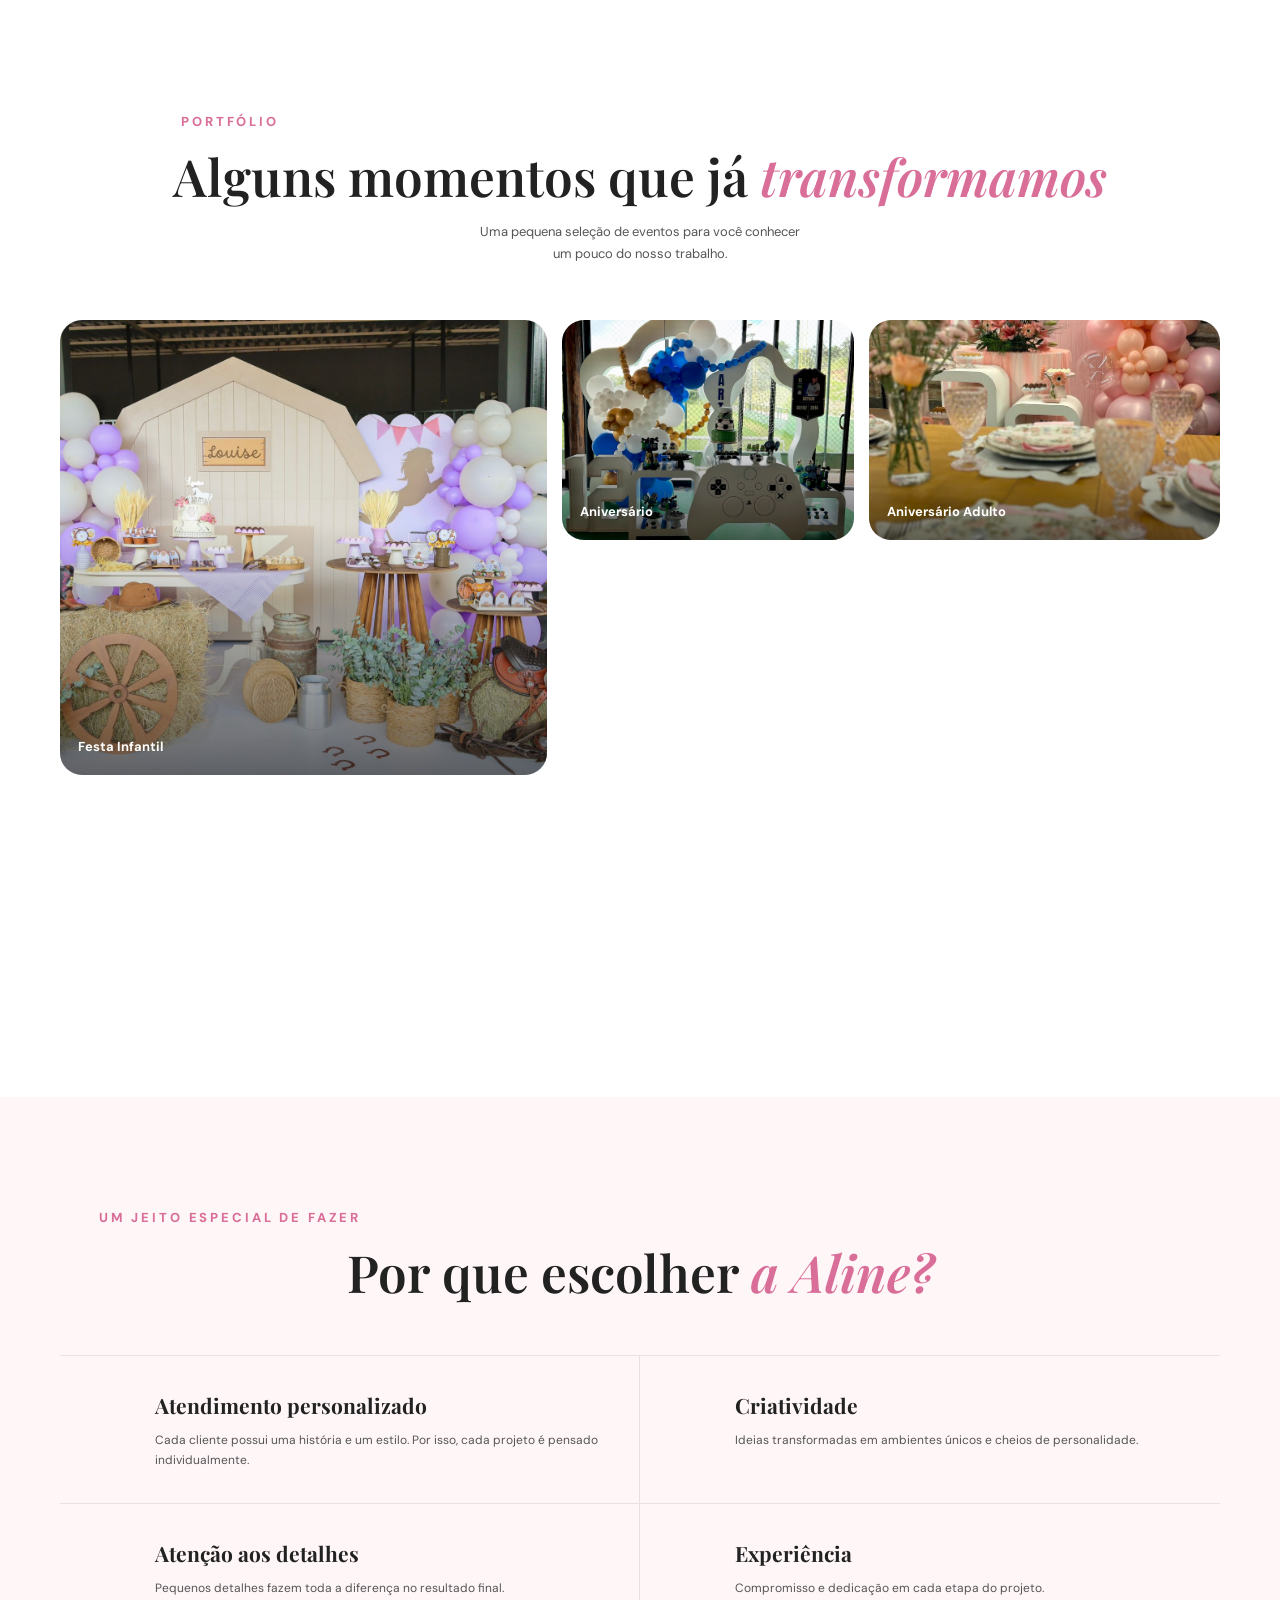
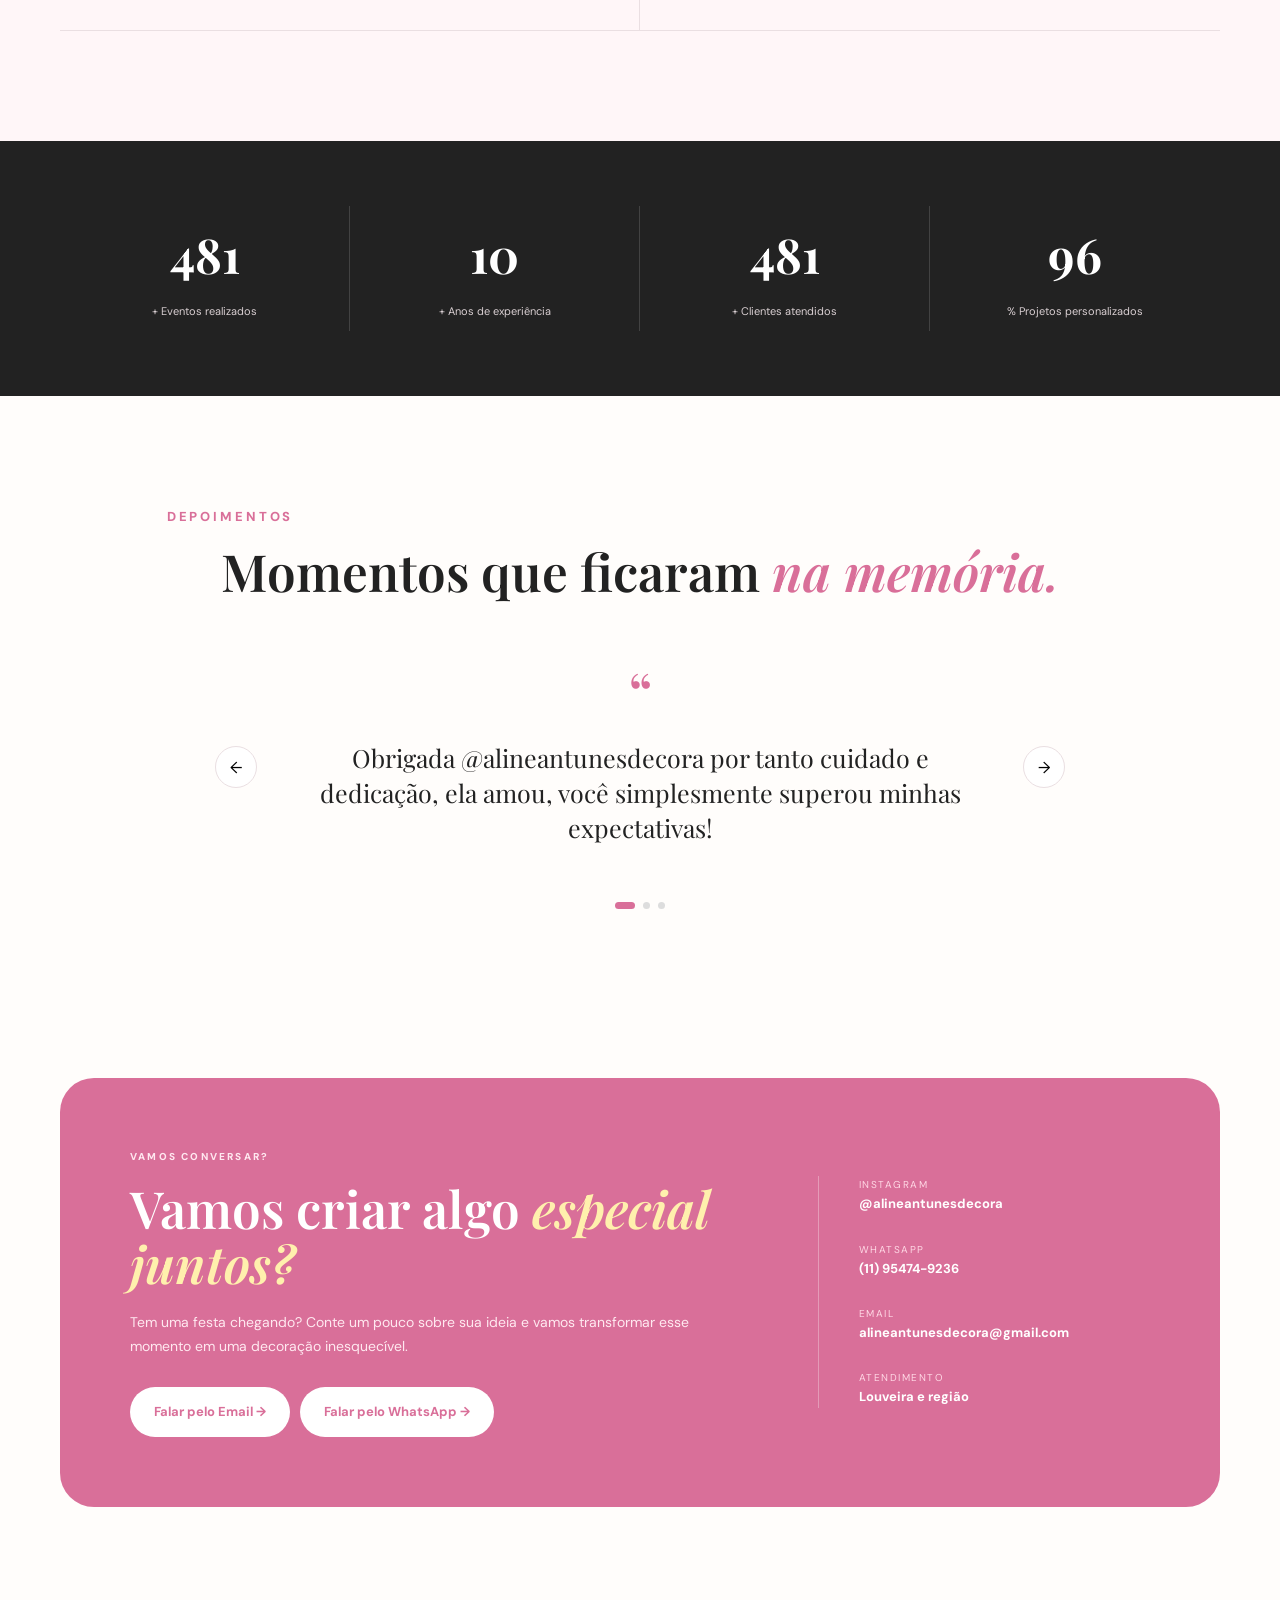
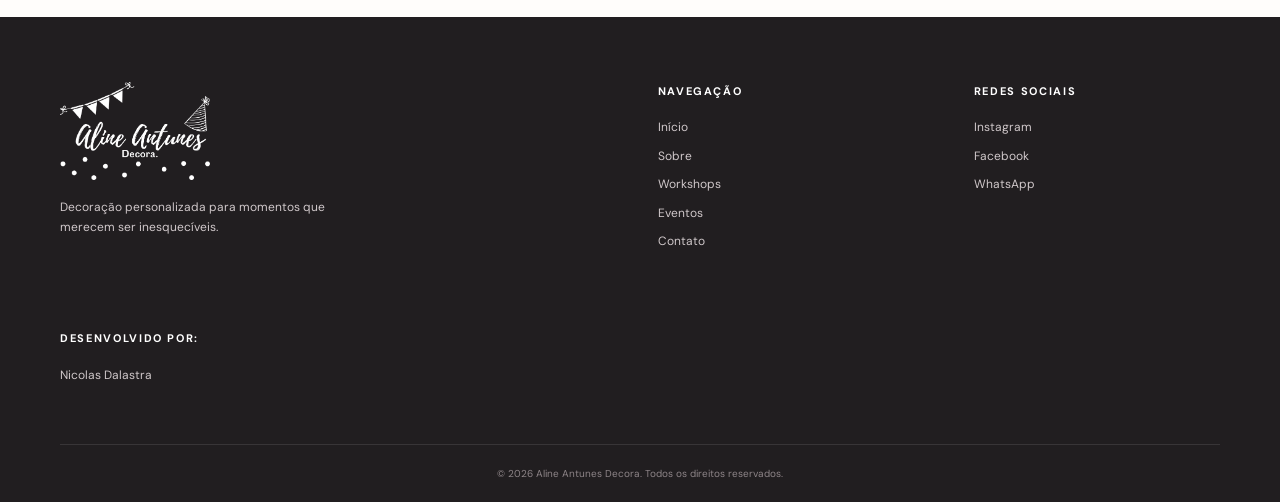
==== commit feaa0de9: "-ajustes" ====
--- a/index.html
+++ b/index.html
@@ -7,7 +7,7 @@
   <title>Aline Antunes Decora</title>
   <link rel="preconnect" href="https://fonts.googleapis.com">
   <link rel="preconnect" href="https://fonts.gstatic.com" crossorigin>
-  <link rel="icon" type="image/jpeg" href="assets/images/logo-aline-corrigido-nav.png">
+  <link rel="icon" type="image/jpeg" href="assets/images/logo_transparente.png">
   <link href="https://fonts.googleapis.com/css2?family=DM+Sans:wght@400;500;600;700&family=Playfair+Display:wght@500;600;700&display=swap" rel="stylesheet">
   <link rel="stylesheet" href="css/style.css">
   <link rel="stylesheet" href="https://cdnjs.cloudflare.com/ajax/libs/font-awesome/6.5.2/css/all.min.css">
@@ -24,7 +24,7 @@
       <nav class="main-nav" id="main-menu" aria-label="Navegação principal">
         <a href="#inicio">Início</a>
         <a href="#sobre">Sobre</a>
-        <a href="#whorkshops">Workshops</a>
+        <a href="#workshops">Workshops</a>
         <a href="eventos.html">Eventos</a>
         <a href="#contato">Contato</a>
         <a class="btn btn-small js-whatsapp" href="#">Solicitar orçamento</a>
--- a/css/style.css
+++ b/css/style.css
@@ -446,48 +446,41 @@
 }
 
 
-/* CARROSSEL */
+/* ========================================
+   CARROSSEL DOS WORKSHOPS
+======================================== */
 
 .workshop-gallery {
   position: relative;
-  min-height: 500px;
+  width: 100%;
   height: 500px;
+  overflow: hidden;
   border-radius: 28px;
-  overflow: hidden;
-  background: #f4e9ec;
+  background: transparent;
 }
 
 .workshop-slides {
+  position: absolute;
+  inset: 0;
   width: 100%;
   height: 100%;
-  position: absolute;
-  inset: 0;
 }
 
 .workshop-slide {
   position: absolute;
   inset: 0;
-
   width: 100%;
   height: 100%;
-
   object-fit: cover;
   object-position: center;
-
   opacity: 0;
   visibility: hidden;
-
-  transition:
-    opacity .5s ease,
-    transform .6s ease;
-
-  transform: scale(1.03);
+  transition: opacity 0.5s ease;
 }
 
 .workshop-slide.active {
   opacity: 1;
   visibility: visible;
-  transform: scale(1);
 }
 
 
@@ -587,7 +580,7 @@
 
   .workshop-video,
   .workshop-gallery {
-    min-height: 400px;
+    height: 400px;
   }
 
   .workshop-video video,
@@ -606,7 +599,7 @@
 
   .workshop-video,
   .workshop-gallery {
-    min-height: 330px;
+    height: 330px;
     border-radius: 22px;
   }
 
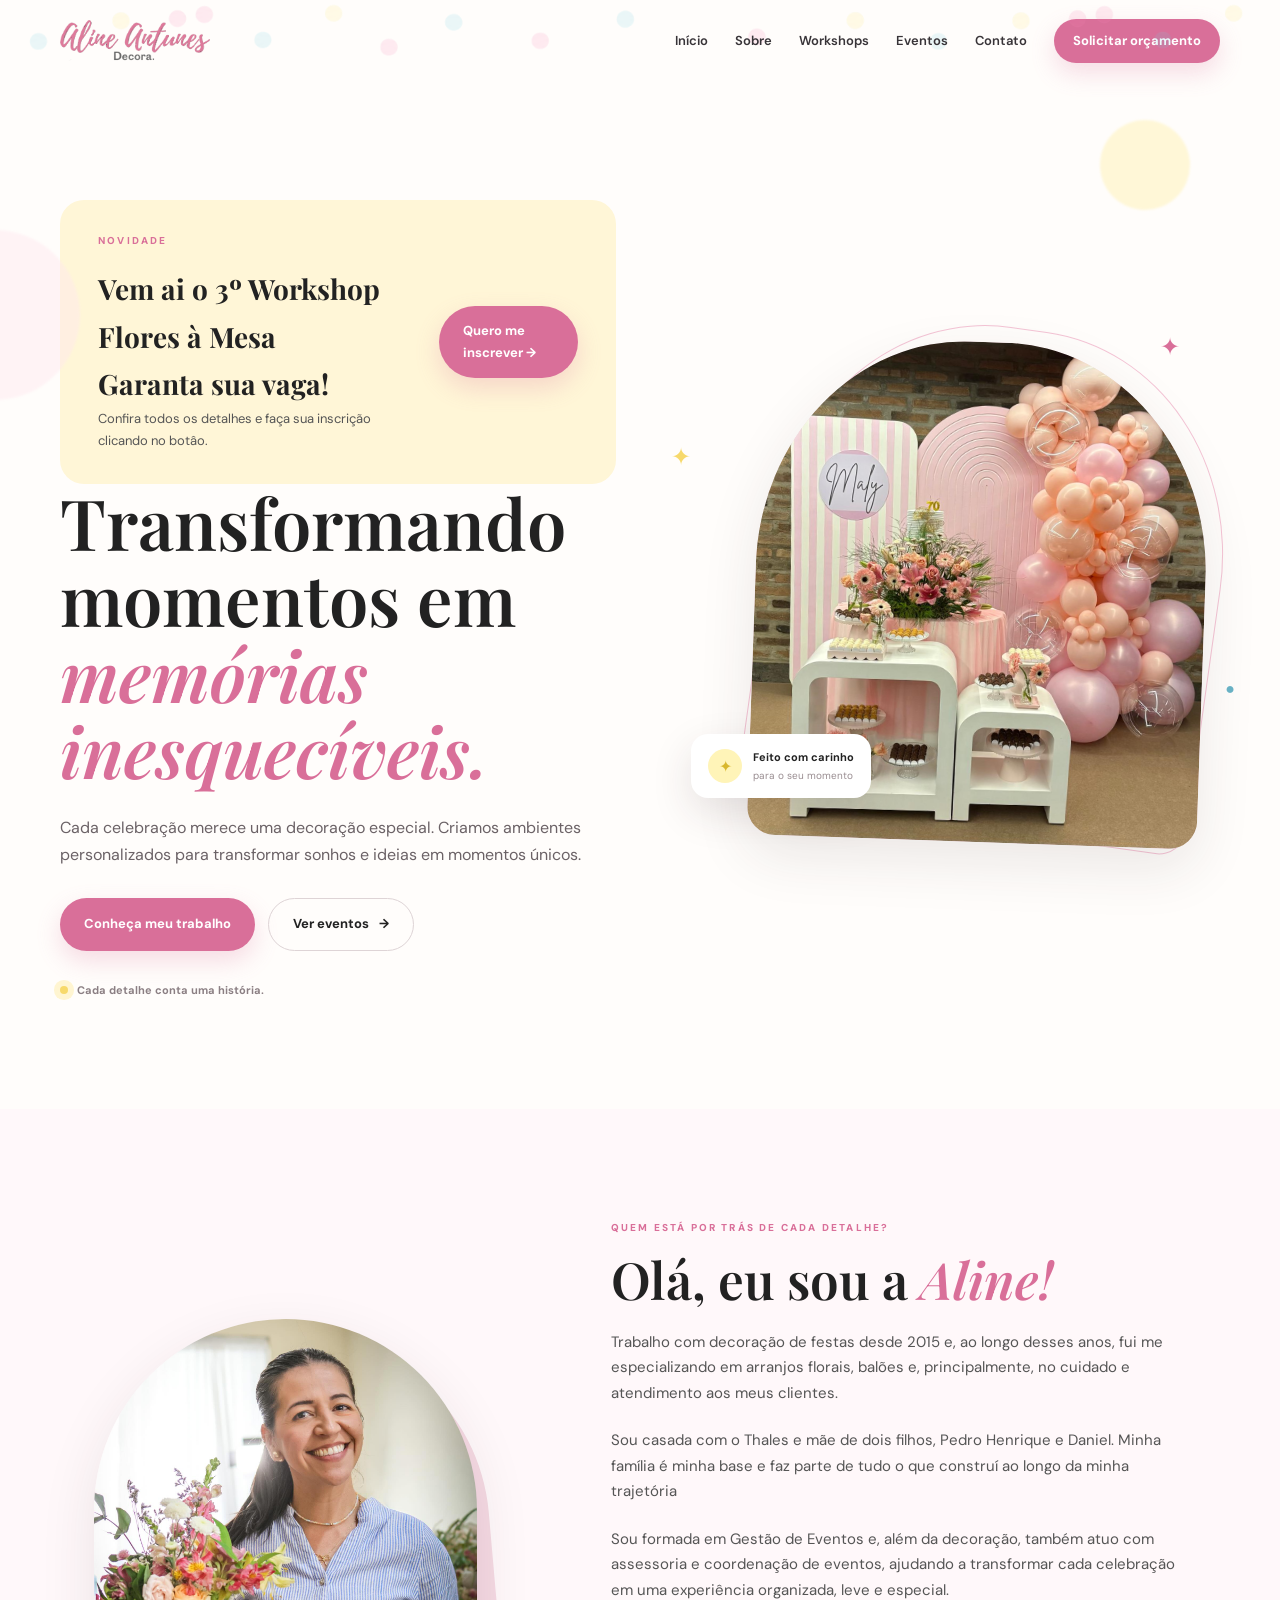
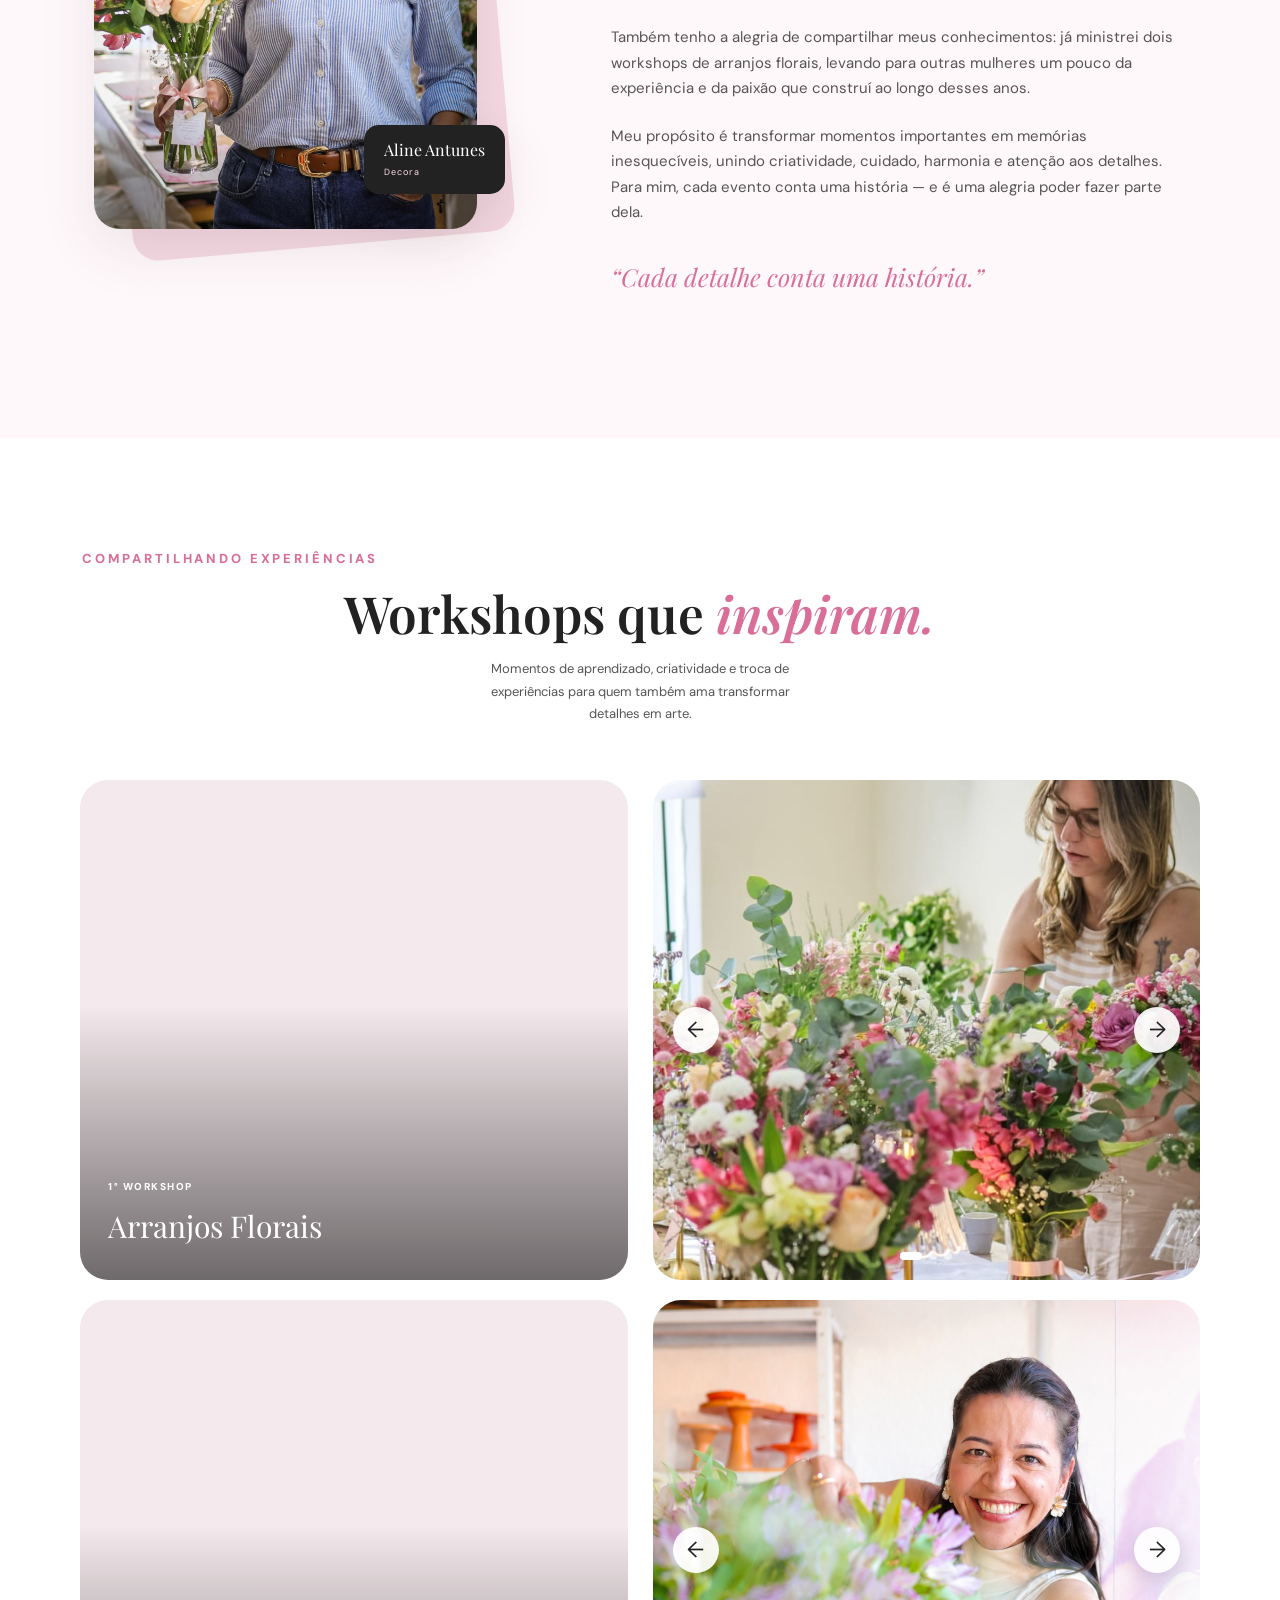
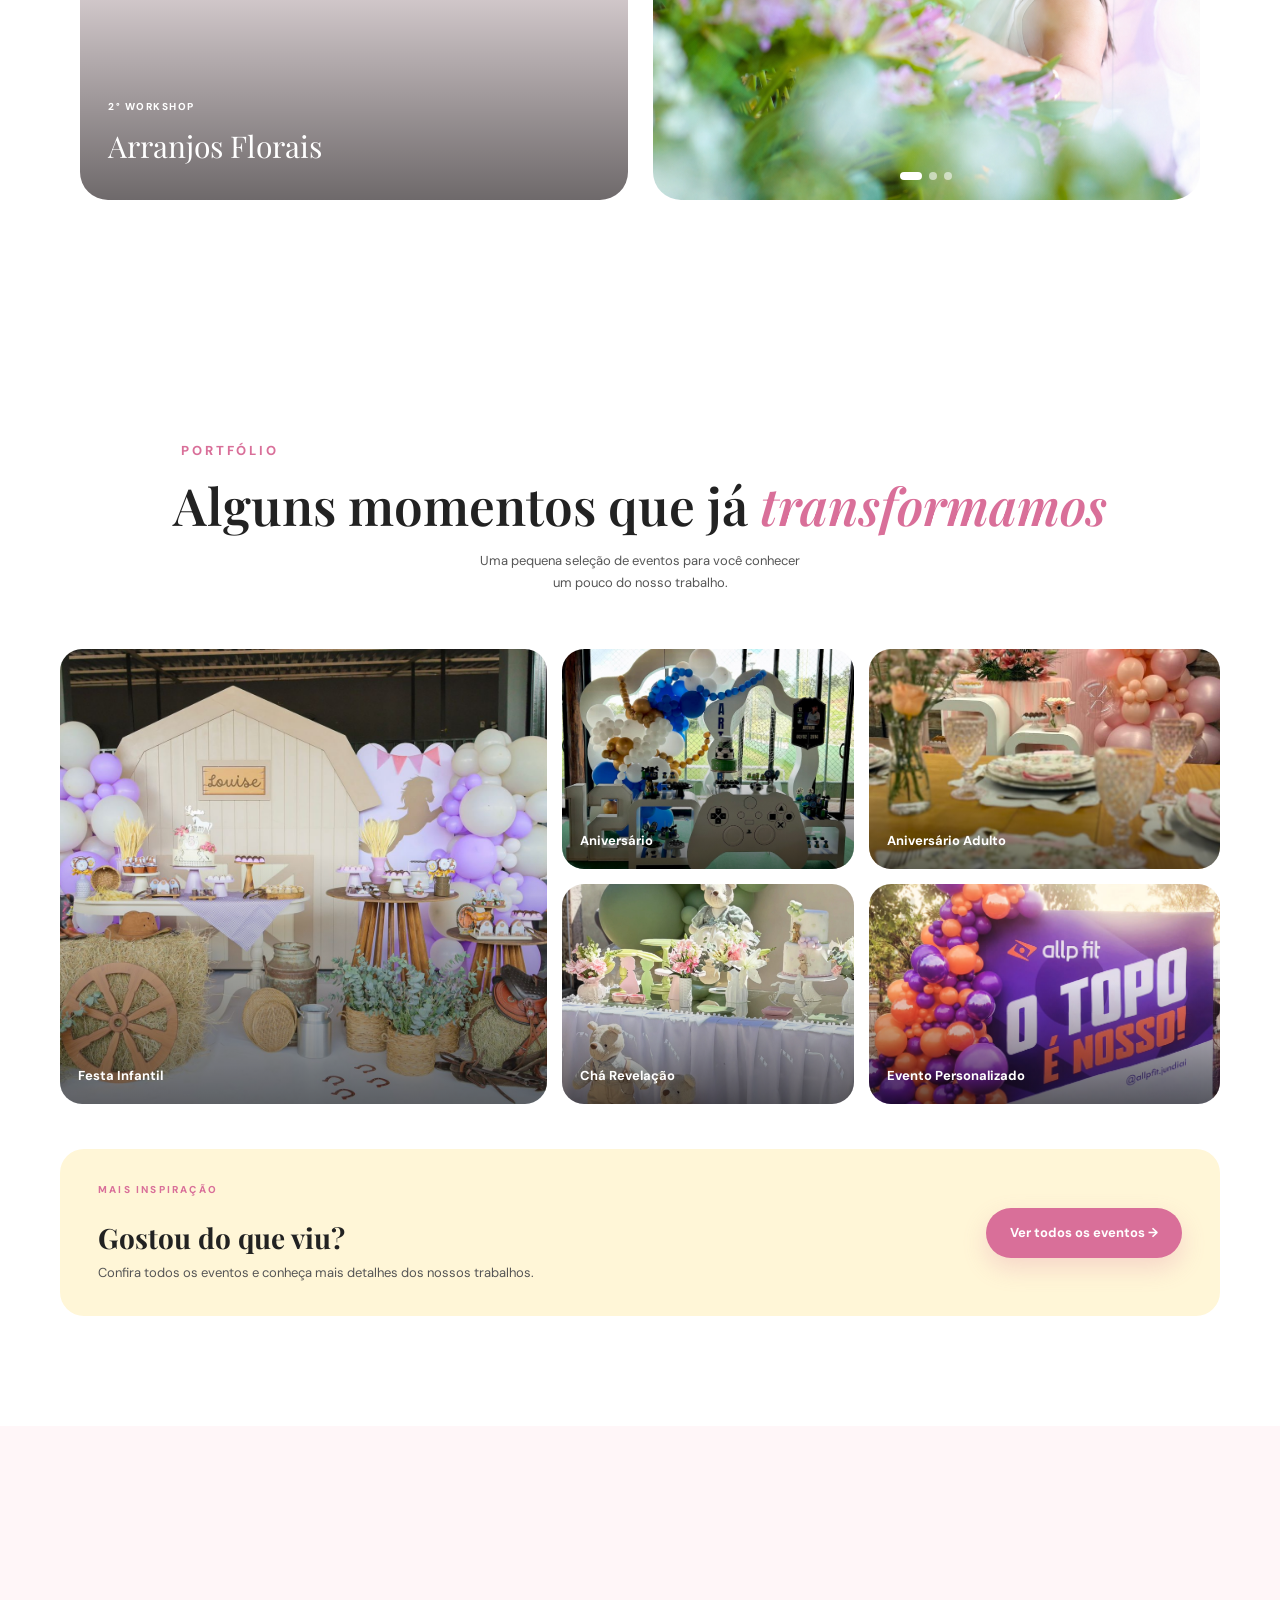
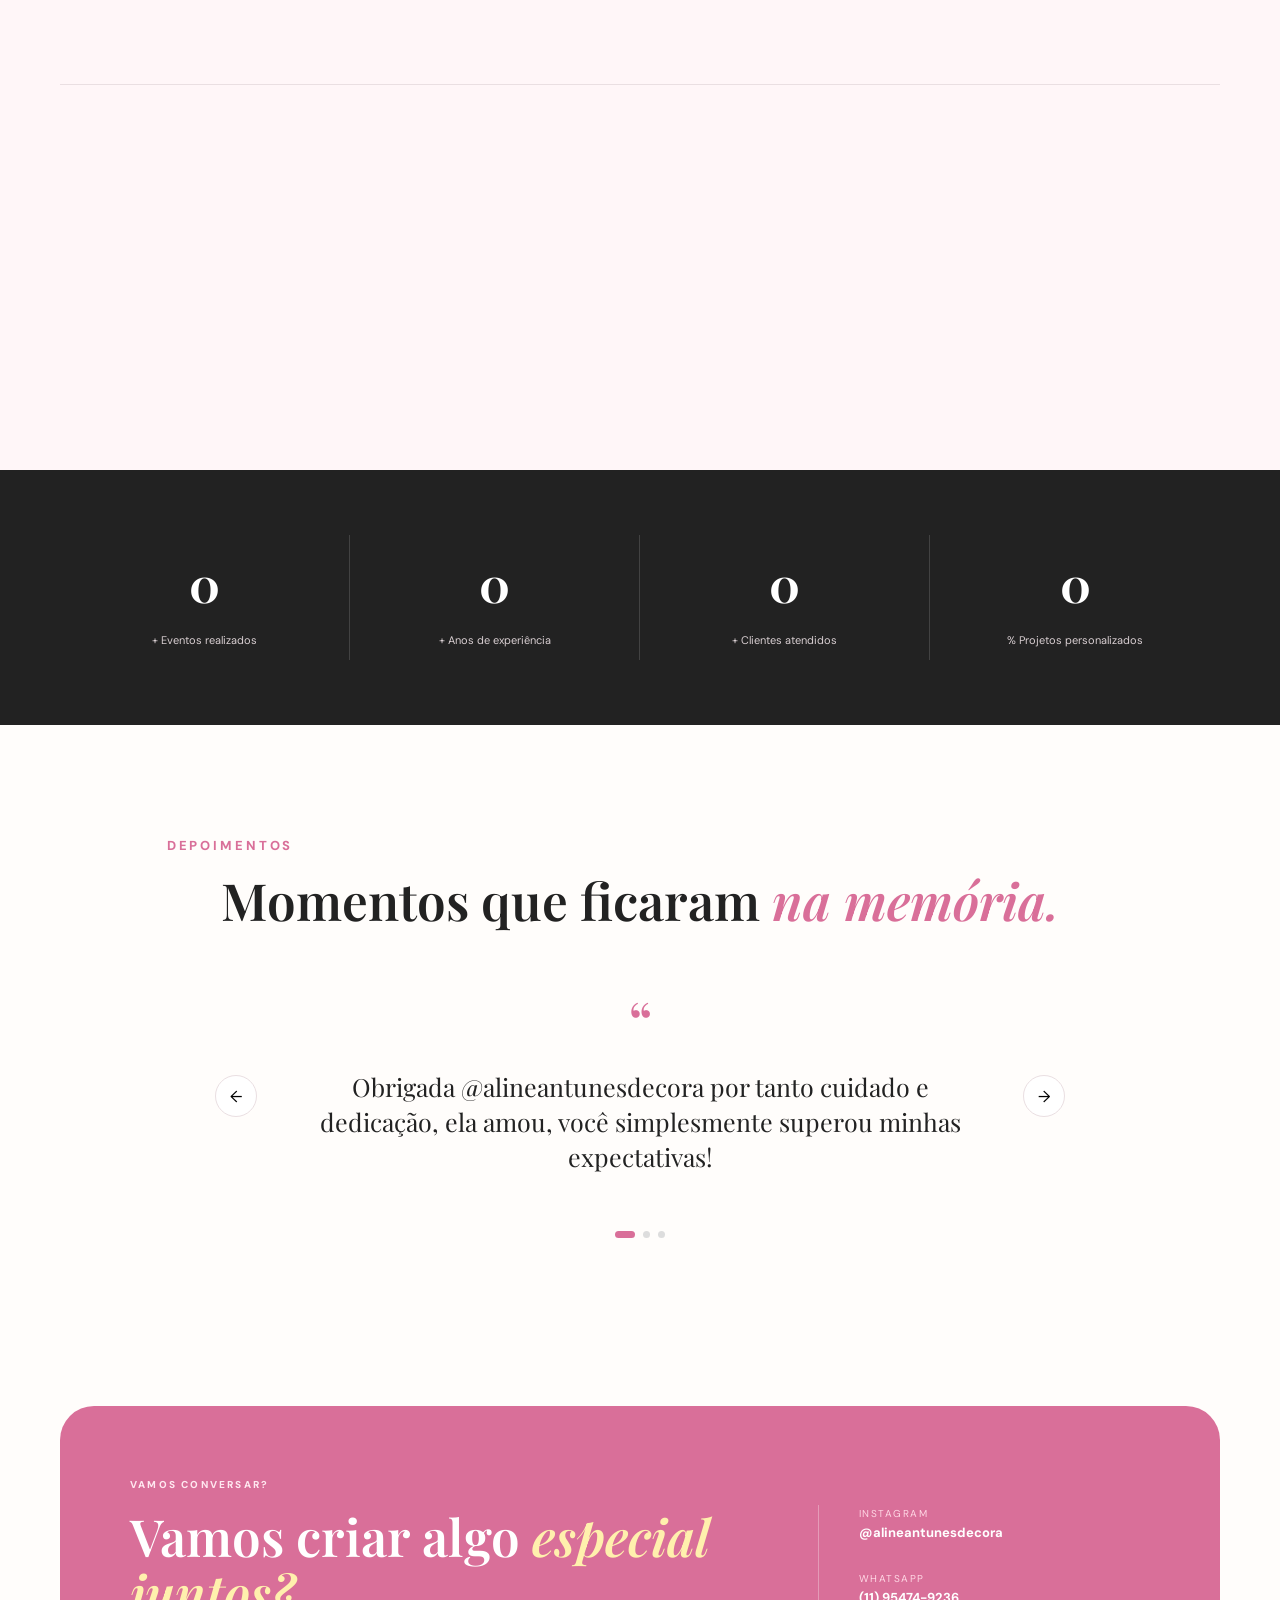
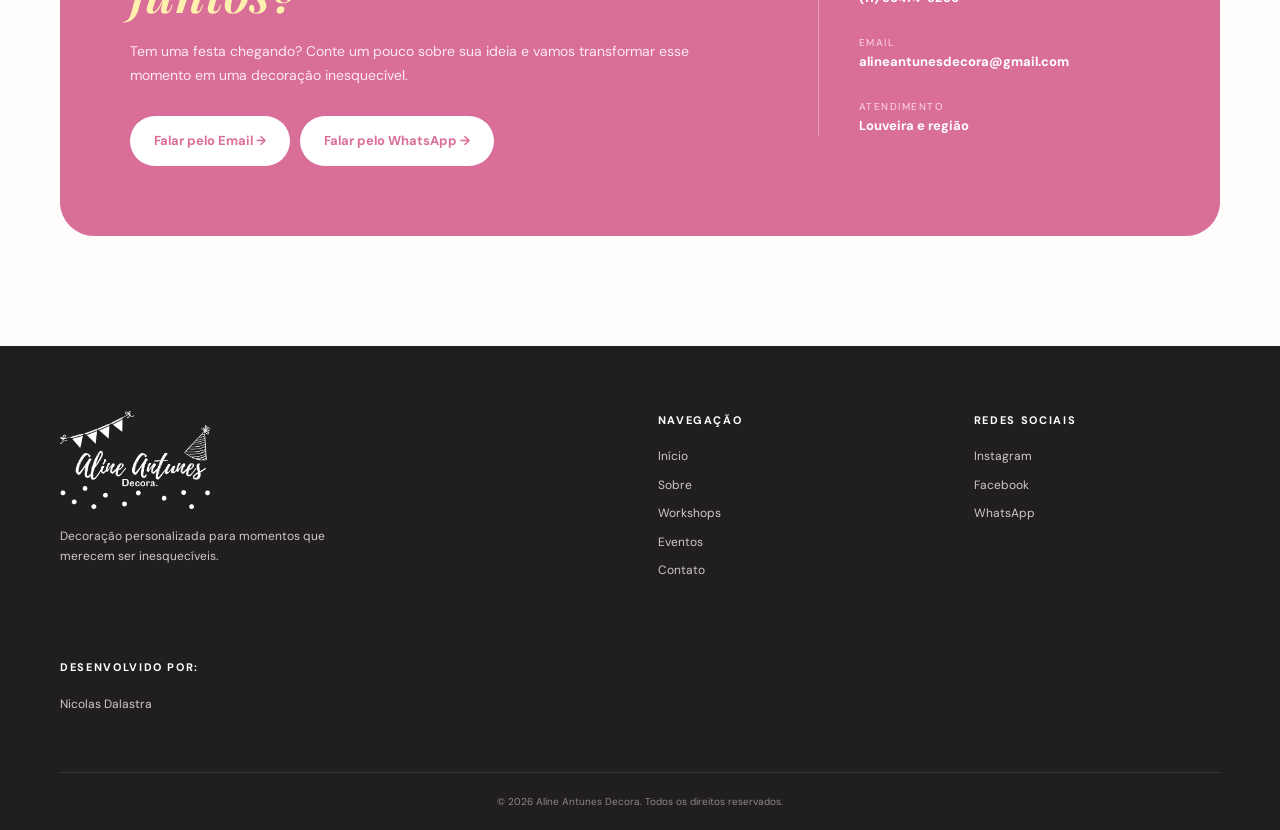
==== commit 6731a473: "- novidade add no index - fomrulario adicionado" ====
--- a/index.html
+++ b/index.html
@@ -38,6 +38,10 @@
       <div class="hero-shape shape-two"></div>
       <div class="container hero-grid">
         <div class="hero-copy reveal">
+          <div class="events-cta reveal">
+          <div><p class="eyebrow">NOVIDADE</p><h3>Vem ai o 3º Workshop Flores à Mesa<br>Garanta sua vaga!</h3><p>Confira todos os detalhes e faça sua inscrição clicando no botâo.</p></div>
+          <a class="btn" href="formok.html">Quero me inscrever →</a>
+        </div>
           <h1>Transformando momentos em <em>memórias inesquecíveis.</em></h1>
           <p class="hero-text">Cada celebração merece uma decoração especial. Criamos ambientes personalizados para transformar sonhos e ideias em momentos únicos.</p>
           <div class="hero-actions">
--- a/css/style.css
+++ b/css/style.css
@@ -380,6 +380,7 @@
 /* ========================================
    WORKSHOPS
 ======================================== */
+/*teste*/
 
 .workshops {
   background: #fff;
@@ -390,25 +391,28 @@
   grid-template-columns: 1fr 1fr;
   gap: 25px;
   align-items: stretch;
+  margin: 20px;
 }
 
 /* VÍDEO */
+
+/* VÍDEOS DOS WORKSHOPS */
 
 .workshop-video {
   position: relative;
-  min-height: 500px;
+  width: 100%;
+  height: 500px;
+  overflow: hidden;
   border-radius: 28px;
-  overflow: hidden;
   background: #f4e9ec;
-  margin: 10px;
 }
 
 .workshop-video video {
+  display: block;
   width: 100%;
   height: 100%;
-  height: 500px;
-  display: block;
   object-fit: cover;
+  object-position: center;
 }
 
 .workshop-video:after {
@@ -580,6 +584,7 @@
 
   .workshop-video,
   .workshop-gallery {
+    margin: 10px;
     height: 400px;
   }
 
@@ -589,6 +594,10 @@
     height: 400px;
   }
 
+  .btn-light{
+    margin-top: 10px;
+  }
+
 }
 
 @media (max-width: 600px) {
@@ -632,4 +641,140 @@
     right: 12px;
   }
 
-}+  .btn-light{
+    margin-top: 10px;
+  }
+
+}
+
+/*formulario*/
+
+
+.formulario-contato {
+    width: 100%;
+    padding: 70px 20px;
+    background-color: #faf7f4;
+    font-family: "DM Sans", Arial, sans-serif;
+}
+
+.formulario-contato__container {
+    max-width: 520px;
+    margin: 0 auto;
+    padding: 40px;
+    background-color: var(--pink);
+    border: 1px solid #eee3df;
+    border-radius: 30px;
+    box-shadow: 0 10px 35px rgba(80, 55, 45, 0.05);
+}
+
+.formulario-contato h2 {
+    margin: 0 0 32px;
+    color: #ffff;
+    font-family: "Playfair Display", Georgia, serif;
+    font-size: 34px;
+    font-weight: 500;
+    text-align: center;
+}
+
+.formulario-contato form {
+    display: flex;
+    flex-direction: column;
+    gap: 22px;
+}
+
+.formulario-contato__campo {
+    display: flex;
+    flex-direction: column;
+
+    gap: 8px;
+}
+
+.formulario-contato__campo label {
+    color: #ffff;
+    font-size: 13px;
+    font-weight: 600;
+}
+
+.formulario-contato__campo input {
+    width: 100%;
+    min-height: 48px;
+    padding: 12px 14px;
+    box-sizing: border-box;
+
+    color: #403532;
+    background-color: #fdfbf9;
+    border: 1px solid #e8ded8;
+    border-radius: 4px;
+    outline: none;
+    font-family: inherit;
+    font-size: 13px;
+
+    transition: border-color 0.25s ease,
+                box-shadow 0.25s ease;
+                
+}
+
+.formulario-contato__campo input::placeholder {
+    color: #b0a5a0;
+
+}
+
+.formulario-contato__campo input:focus {
+    border-color: #c7838d;
+    box-shadow: 0 0 0 3px rgba(199, 131, 141, 0.12);
+}
+
+.formulario-contato__botao {
+    display: flex;
+    align-items: center;
+    justify-content: center;
+    gap: 14px;
+
+    width: 100%;
+    min-height: 52px;
+    margin-top: 8px;
+    padding: 14px 20px;
+
+    color: var(--pink);
+    background-color: #ffff;
+    border: 1px  #a65f6b;
+    border-radius: 30px;
+
+    font-family: inherit;
+    font-size: 13px;
+    font-weight: 600;
+
+    cursor: pointer;
+    transition: background-color 0.25s ease,
+                transform 0.25s ease;
+}
+
+.formulario-contato__botao:hover {
+    color: #ef7c91;
+    transform: translateY(-2px);
+}
+
+.formulario-contato__botao span {
+    font-size: 18px;
+}
+
+/* Responsividade */
+
+@media (max-width: 600px) {
+    .formulario-contato {
+        padding: 40px 16px;
+    }
+
+    .formulario-contato__container {
+        padding: 28px 20px;
+    }
+
+    .formulario-contato h2 {
+        font-size: 29px;
+        margin-bottom: 26px;
+    }
+
+    .formulario-contato form {
+        gap: 18px;
+    }
+}
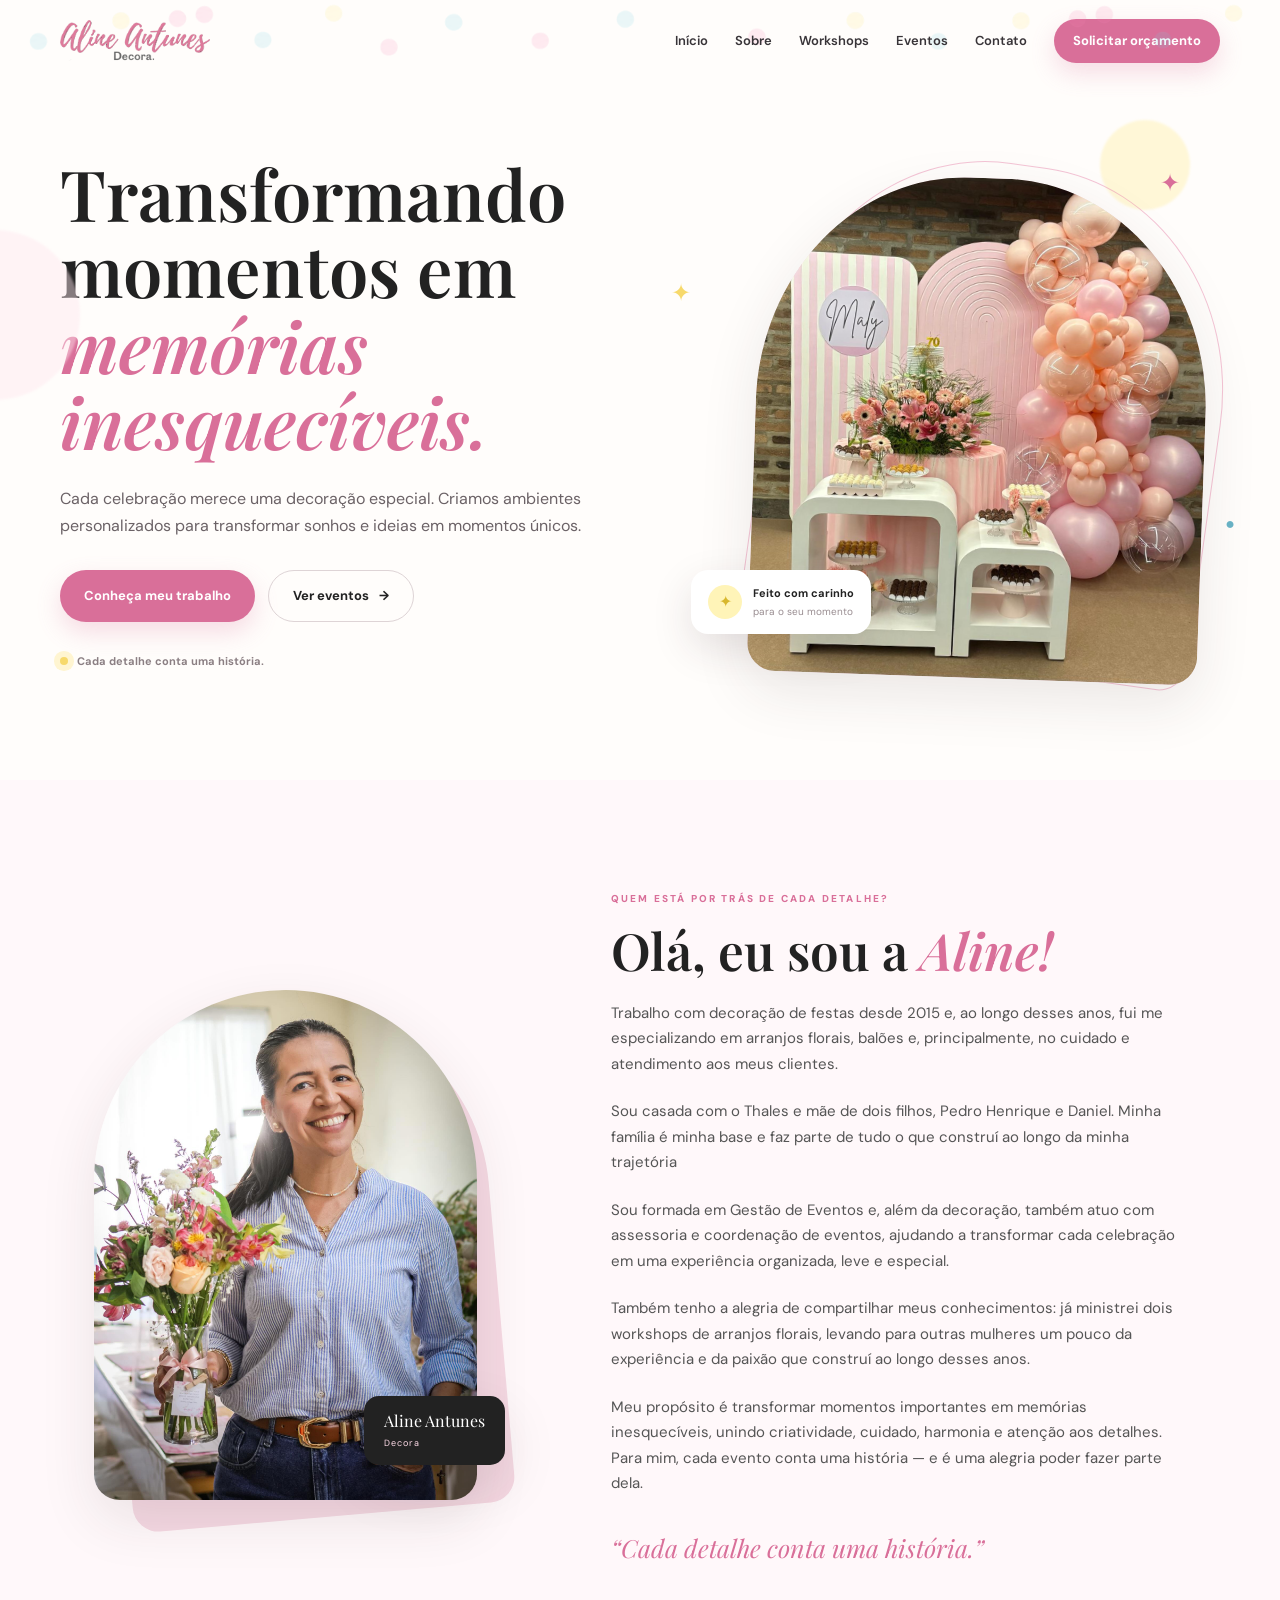
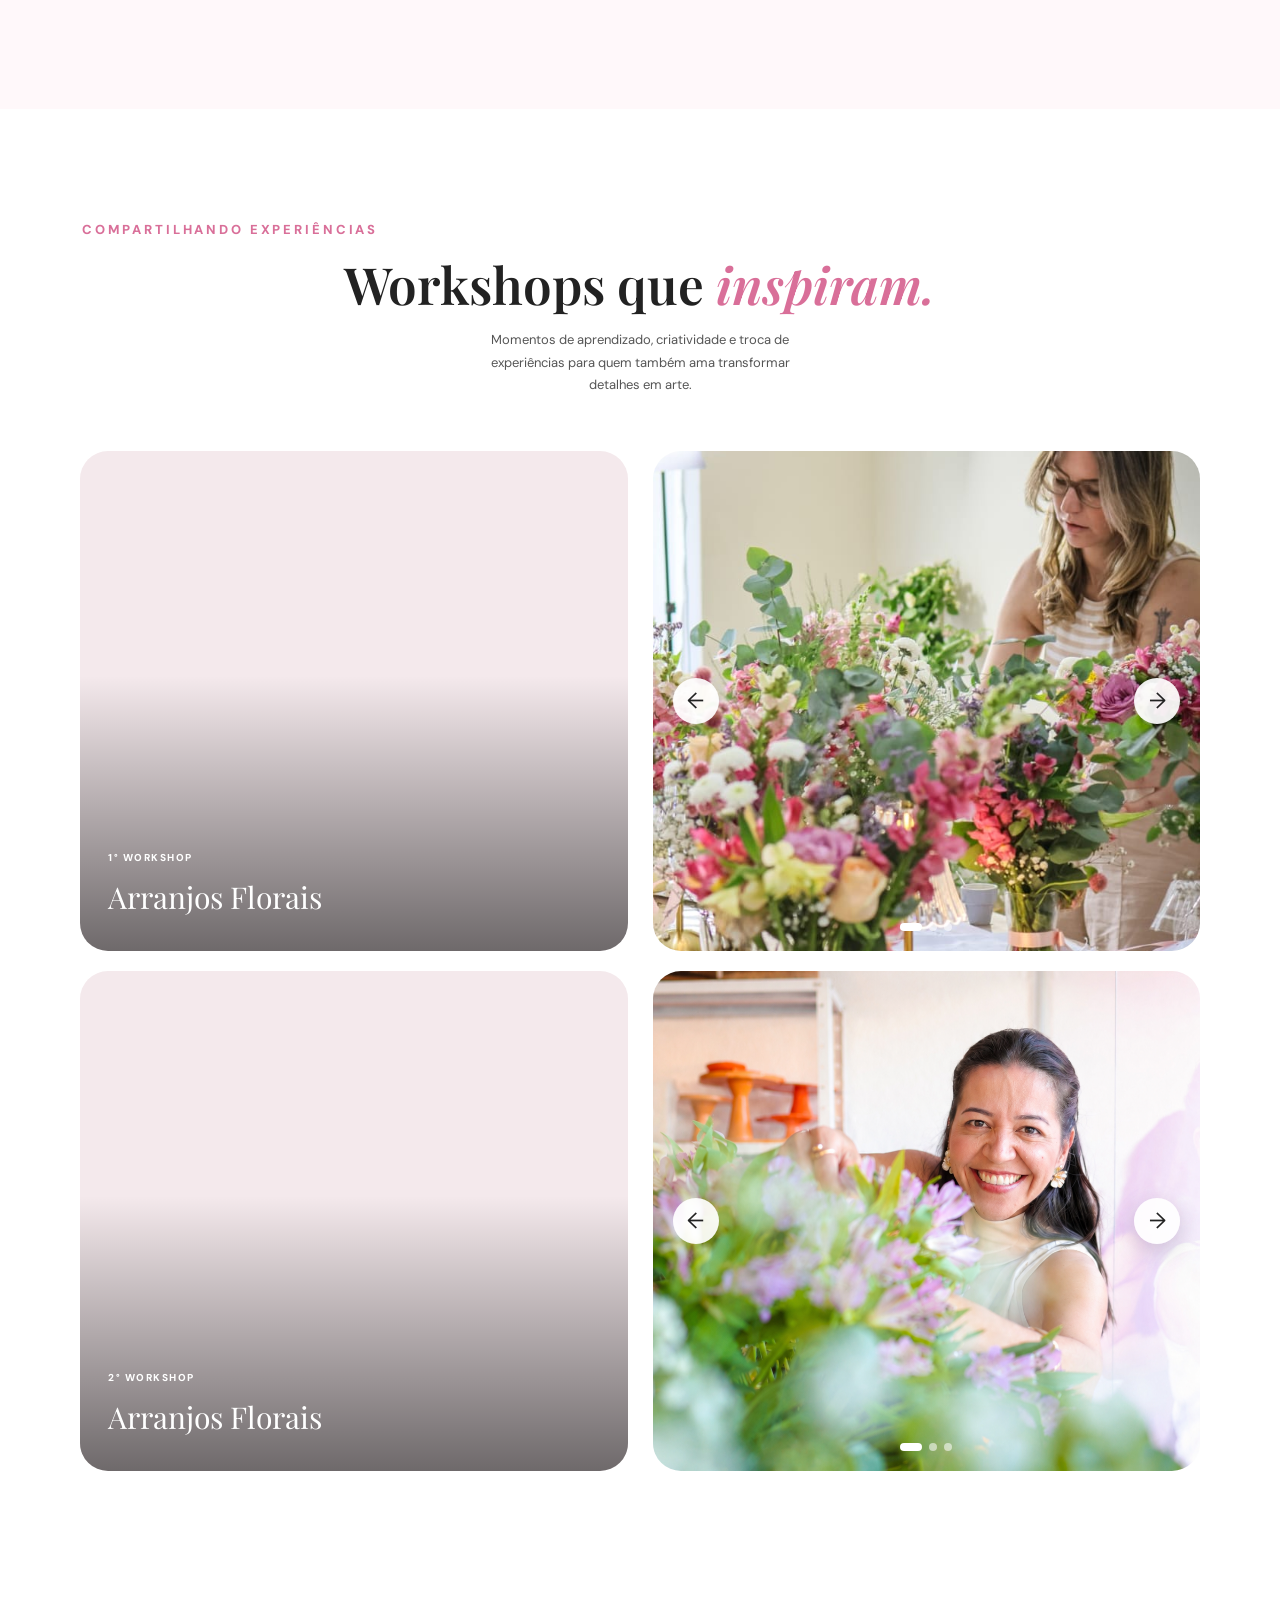
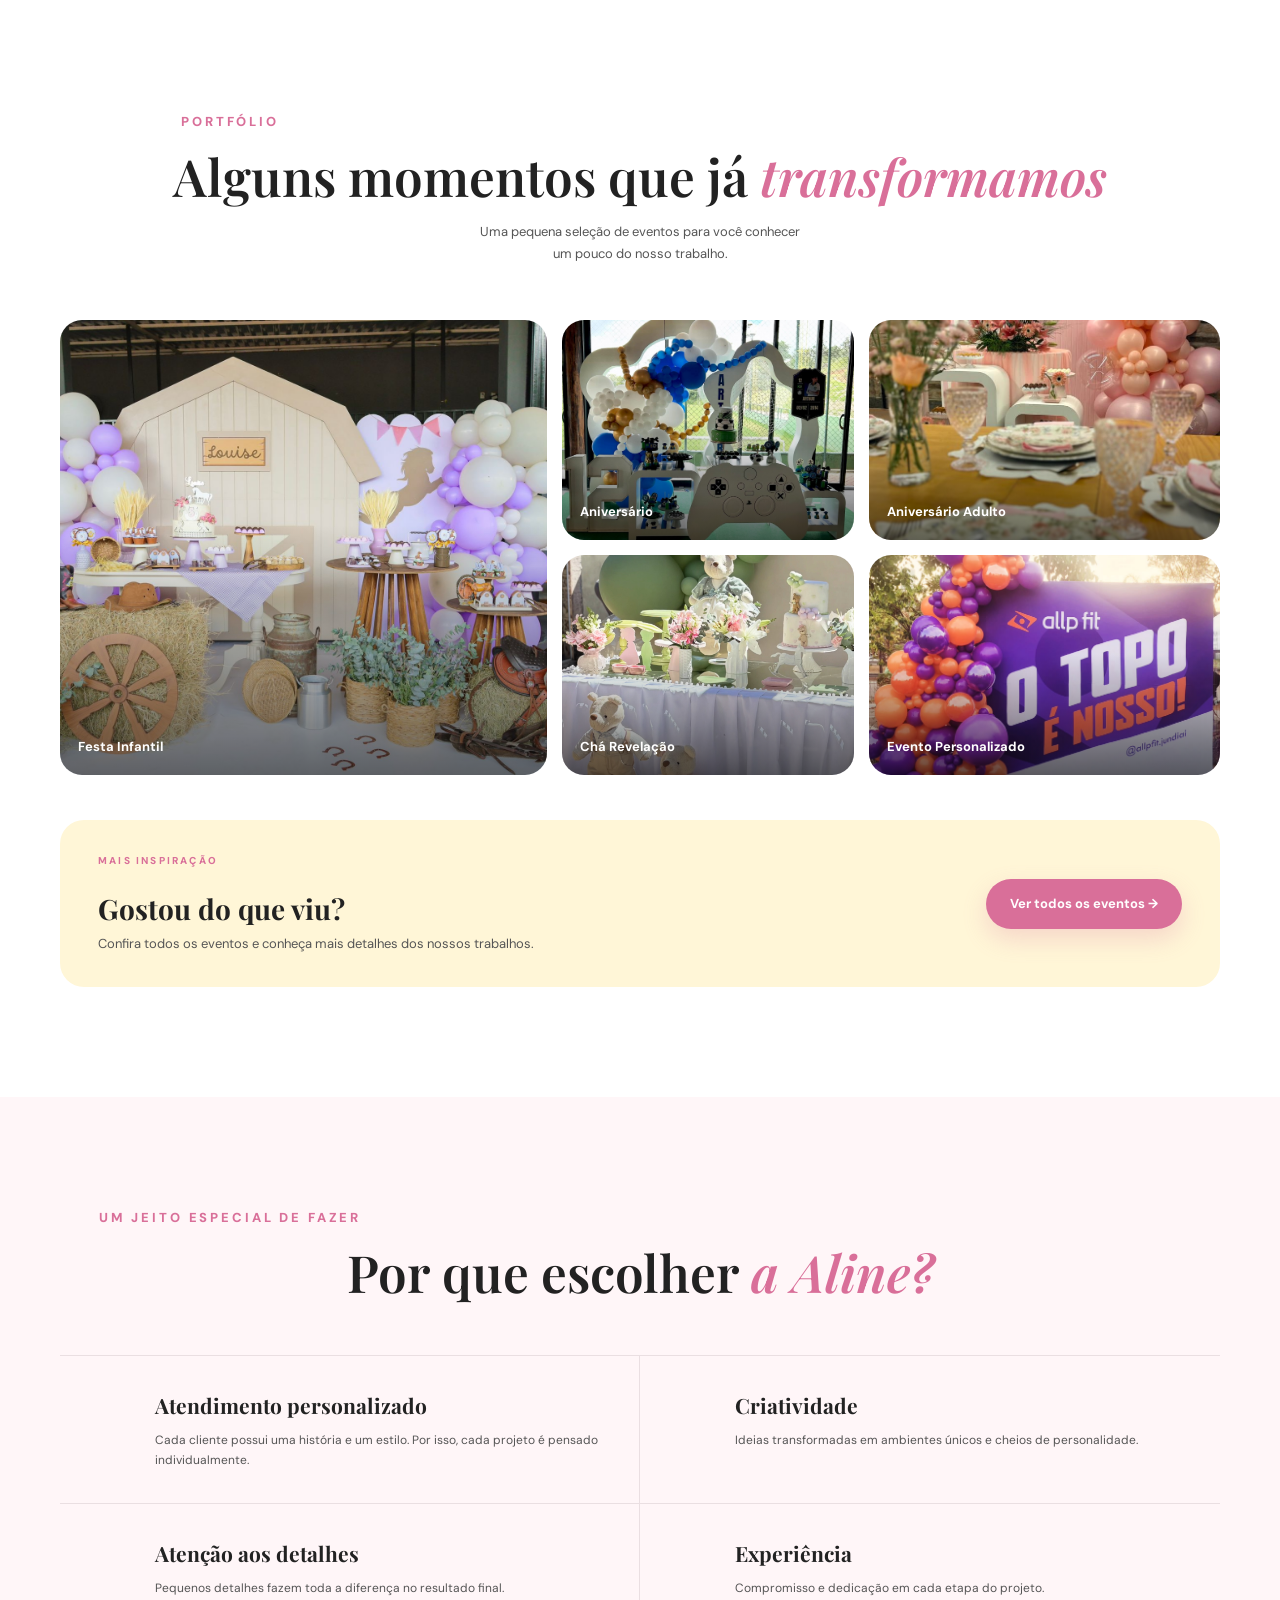
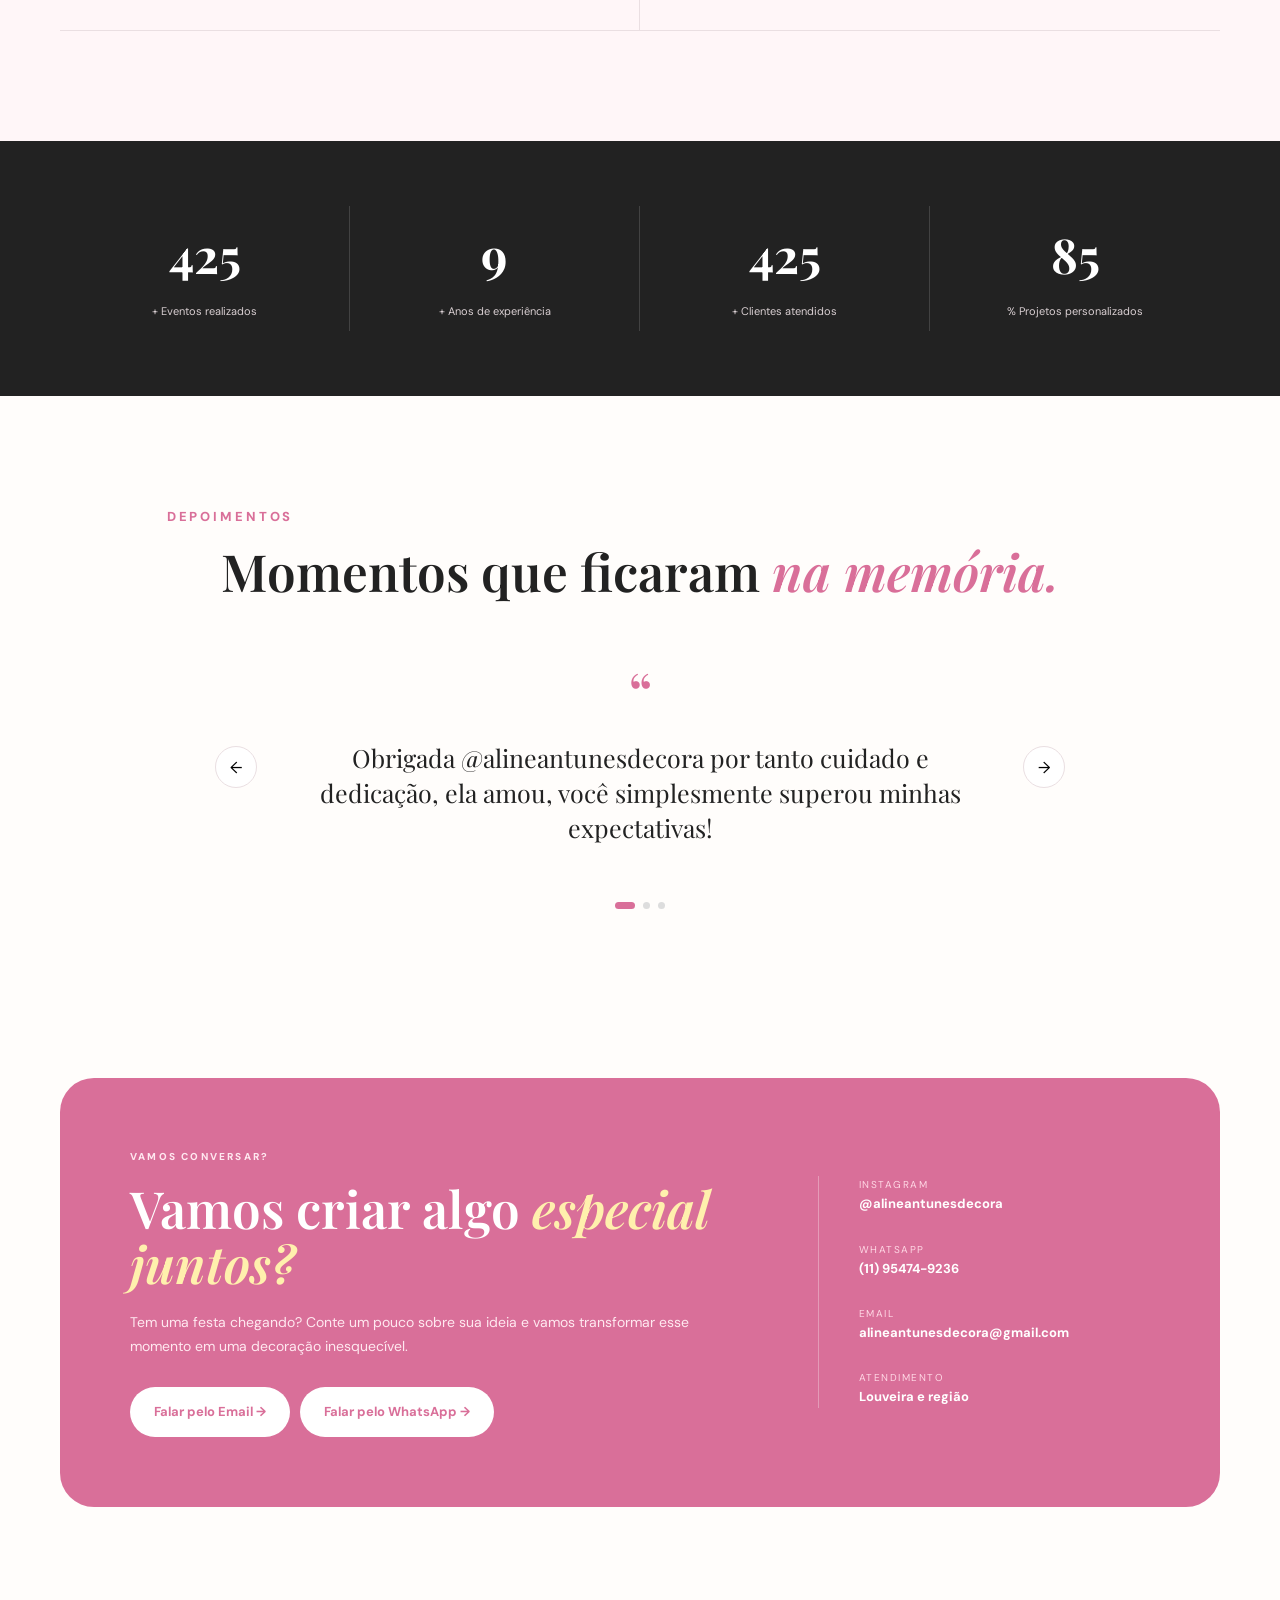
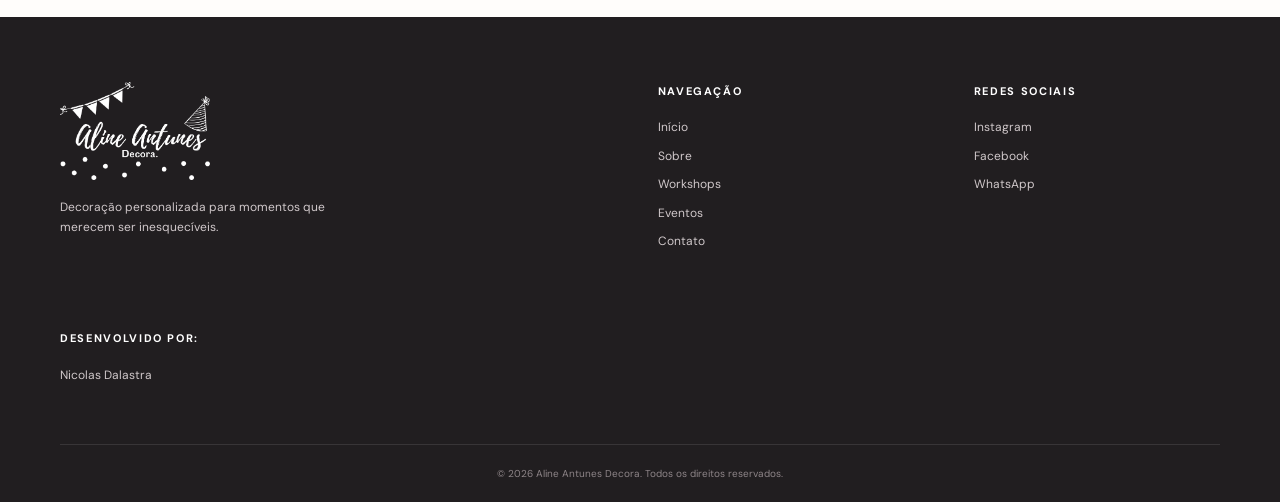
==== commit 70cffcc3: "chore: remover aviso, paginas e estilos do 3º workshop" ====
--- a/index.html
+++ b/index.html
@@ -38,10 +38,6 @@
       <div class="hero-shape shape-two"></div>
       <div class="container hero-grid">
         <div class="hero-copy reveal">
-          <div class="events-cta reveal">
-          <div><p class="eyebrow">NOVIDADE</p><h3>Vem ai o 3º Workshop Flores à Mesa<br>Garanta sua vaga!</h3><p>Confira todos os detalhes e faça sua inscrição clicando no botâo.</p></div>
-          <a class="btn" href="formok.html">Quero me inscrever →</a>
-        </div>
           <h1>Transformando momentos em <em>memórias inesquecíveis.</em></h1>
           <p class="hero-text">Cada celebração merece uma decoração especial. Criamos ambientes personalizados para transformar sonhos e ideias em momentos únicos.</p>
           <div class="hero-actions">
--- a/css/style.css
+++ b/css/style.css
@@ -101,8 +101,8 @@
 .footer{padding:65px 0 0;background:#211e20;color:#d0c8ca}.footer-grid{display:grid;grid-template-columns:1.5fr .7fr .7fr;gap:70px;padding-bottom:50px}.footer-brand img{filter:brightness(0) invert(1);width:150px}.footer-grid>div:first-child p{font-size:12px;max-width:300px;margin-top:17px}.footer h4{font-size:11px;text-transform:uppercase;letter-spacing:.15em;color:#fff;margin-bottom:17px}.footer-grid div:not(:first-child) a{display:block;font-size:12px;margin:8px 0;transition:.2s}.footer-grid div:not(:first-child) a:hover{color:#fff}.footer-bottom{border-top:1px solid rgba(255,255,255,.1);padding:20px 0;font-size:10px;text-align:center;color:#8e8588}
 .page-hero{padding-top:175px;padding-bottom:100px;background:#fff6f8;overflow:hidden}.page-hero h1{font-size:clamp(50px,7vw,82px);margin:auto}.page-hero>div>p:last-child{max-width:590px;margin:22px auto 0;font-size:14px}.page-hero-decoration{position:absolute!important;left:9%;top:170px;color:var(--yellow);font-size:50px;animation:float 4s infinite}
 .all-events{padding-top:75px}.filters{display:flex;justify-content:center;gap:10px;flex-wrap:wrap;margin-bottom:45px}.filter{border:1px solid var(--line);background:#fff;border-radius:999px;padding:10px 18px;font-size:11px;font-weight:700;cursor:pointer;transition:.25s}.filter:hover,.filter.active{background:var(--pink);border-color:var(--pink);color:#fff}
-.events-grid-full{display:grid;grid-template-columns:repeat(3,1fr);gap:22px}.event-card{transition:.35s}.event-card.hidden{display:none}.event-open{display:block;width:100%;text-align:left;border:0;background:none;cursor:pointer}.event-open img{width:100%;aspect-ratio:1/1.05;object-fit:cover;border-radius:22px;transition:transform .5s,box-shadow .5s}.event-open:hover img{transform:translateY(-5px);box-shadow:var(--shadow)}.event-open span,.event-open small{display:block}.event-open span{font-family:var(--serif);font-size:20px;color:var(--dark);margin-top:13px}.event-open small{font-size:10px;text-transform:uppercase;letter-spacing:.13em;color:var(--pink)}
-.lightbox{position:fixed;inset:0;z-index:200;display:grid;place-items:center;padding:25px;opacity:0;visibility:hidden;transition:.3s}.lightbox.open{opacity:1;visibility:visible}.lightbox-backdrop{position:absolute;inset:0;background:rgba(20,15,18,.8);backdrop-filter:blur(8px)}.lightbox-content{position:relative;z-index:1;background:#fff;border-radius:25px;overflow:hidden;width:min(900px,100%);display:grid;grid-template-columns:1.15fr .85fr;box-shadow:0 30px 80px rgba(0,0,0,.3)}.lightbox-image{width:100%;height:520px;object-fit:cover}.lightbox-info{padding:45px;align-self:center}.lightbox-info h2{font-size:37px;margin:8px 0 14px}.lightbox-info small{color:var(--pink);text-transform:uppercase;letter-spacing:.14em;font-size:10px;font-weight:800}.lightbox-info p{font-size:13px}.lightbox-close{position:absolute;right:15px;top:12px;z-index:2;width:38px;height:38px;border:0;border-radius:50%;background:#fff;color:var(--dark);font-size:27px;cursor:pointer}
+.events-grid-full{display:grid;grid-template-columns:repeat(3,1fr);gap:22px}.event-card{transition:.35s}.event-card.hidden{display:none}.event-open{display:block;width:100%;text-align:left;border:0;background:none;cursor:pointer}.event-open img,.event-open video{width:100%;aspect-ratio:1/1.05;object-fit:cover;border-radius:22px;transition:transform .5s,box-shadow .5s;pointer-events:none}.event-open:hover img,.event-open:hover video{transform:translateY(-5px);box-shadow:var(--shadow)}.event-open span,.event-open small{display:block}.event-open span{font-family:var(--serif);font-size:20px;color:var(--dark);margin-top:13px}.event-open small{font-size:10px;text-transform:uppercase;letter-spacing:.13em;color:var(--pink)}
+.lightbox{position:fixed;inset:0;z-index:200;display:grid;place-items:center;padding:25px;opacity:0;visibility:hidden;transition:.3s}.lightbox.open{opacity:1;visibility:visible}.lightbox-backdrop{position:absolute;inset:0;background:rgba(20,15,18,.8);backdrop-filter:blur(8px)}.lightbox-content{position:relative;z-index:1;background:#fff;border-radius:25px;overflow:hidden;width:min(900px,100%);display:grid;grid-template-columns:1.15fr .85fr;box-shadow:0 30px 80px rgba(0,0,0,.3)}.lightbox-image{width:100%;height:520px;object-fit:cover}.lightbox-video{width:100%;height:520px;object-fit:contain;background:#000;display:none}.lightbox-info{padding:45px;align-self:center}.lightbox-info h2{font-size:37px;margin:8px 0 14px}.lightbox-info small{color:var(--pink);text-transform:uppercase;letter-spacing:.14em;font-size:10px;font-weight:800}.lightbox-info p{font-size:13px}.lightbox-close{position:absolute;right:15px;top:12px;z-index:2;width:38px;height:38px;border:0;border-radius:50%;background:#fff;color:var(--dark);font-size:27px;cursor:pointer}
 .reveal{opacity:0;transform:translateY(25px);transition:opacity .75s ease,transform .75s ease}.reveal.visible{opacity:1;transform:none}
 @keyframes float{0%,100%{transform:translateY(0) rotate(0)}50%{transform:translateY(-12px) rotate(4deg)}}@keyframes fade{from{opacity:0;transform:translateY(8px)}to{opacity:1;transform:none}}
 @media (prefers-reduced-motion:reduce){html{scroll-behavior:auto}.reveal{opacity:1;transform:none;transition:none}.confetti,.contact-confetti{animation:none}.gallery-item img,.service-card,.btn{transition:none}}
@@ -110,7 +110,7 @@
   .main-nav{gap:18px}.hero-grid{gap:40px}.about-grid{gap:55px}.service-grid{grid-template-columns:1fr 1fr}.service-card:nth-child(2),.service-card:nth-child(4){margin-top:0}.hero-image-frame,.hero-visual:before{width:400px}.gallery-preview{grid-template-columns:1fr 1fr}.item-large{grid-row:span 2}.item-wide{grid-column:span 2}.contact-box{padding:55px;gap:40px}
 }
 @media(max-width:768px){
-  .container{width:min(100% - 34px,600px)}.section{padding:78px 0}.site-header{background:rgba(255,253,251,.95)}.nav-wrap{height:70px}.brand img{width:100px}.menu-toggle{display:block}.main-nav{position:fixed;top:70px;left:0;right:0;bottom:0;background:var(--background);display:flex;flex-direction:column;justify-content:flex-start;padding:50px 30px;gap:26px;font-size:16px;transform:translateX(100%);transition:.35s;visibility:hidden}.main-nav.open{transform:none;visibility:visible}.main-nav .btn{margin-top:10px}.hero{padding-top:115px;min-height:auto}.hero-grid,.about-grid{grid-template-columns:1fr}.hero-grid{gap:60px}.hero-copy{text-align:center}.hero-copy .eyebrow{font-size:9px}.hero-text{margin-inline:auto}.hero-actions{justify-content:center}.hero-note{justify-content:center}.hero-visual{min-height:440px;max-width:520px;width:100%;margin:auto}.hero-image-frame{height:410px;width:78%;right:10%}.hero-visual:before{height:410px;width:78%;right:5%}.floating-card{left:2%;bottom:18px}.section-heading{display:block;text-align:center}.section-heading>p{margin:18px auto 0}.service-grid{grid-template-columns:1fr 1fr}.gallery-preview{grid-auto-rows:190px}.events-cta{display:block;text-align:center}.events-cta .btn{margin-top:20px}.diff-grid{grid-template-columns:1fr}.diff:nth-child(odd){border-right:0}.stats-grid{grid-template-columns:1fr 1fr;gap:25px}.stat{border-right:0}.stat strong{font-size:40px}.testimonial p{font-size:20px}.contact-box{grid-template-columns:1fr;padding:45px 30px}.contact-info{border-left:0;border-top:1px solid rgba(255,255,255,.3);padding:25px 0 0}.footer-grid{grid-template-columns:1fr 1fr;gap:35px}.footer-grid>div:first-child{grid-column:span 2}.events-grid-full{grid-template-columns:1fr 1fr}.lightbox-content{grid-template-columns:1fr;max-height:90vh;overflow:auto}.lightbox-image{height:330px}.lightbox-info{padding:25px}.lightbox-info h2{font-size:30px}
+  .container{width:min(100% - 34px,600px)}.section{padding:78px 0}.site-header{background:rgba(255,253,251,.95)}.nav-wrap{height:70px}.brand img{width:100px}.menu-toggle{display:block}.main-nav{position:fixed;top:70px;left:0;right:0;bottom:0;background:var(--background);display:flex;flex-direction:column;justify-content:flex-start;padding:50px 30px;gap:26px;font-size:16px;transform:translateX(100%);transition:.35s;visibility:hidden}.main-nav.open{transform:none;visibility:visible}.main-nav .btn{margin-top:10px}.hero{padding-top:115px;min-height:auto}.hero-grid,.about-grid{grid-template-columns:1fr}.hero-grid{gap:60px}.hero-copy{text-align:center}.hero-copy .eyebrow{font-size:9px}.hero-text{margin-inline:auto}.hero-actions{justify-content:center}.hero-note{justify-content:center}.hero-visual{min-height:440px;max-width:520px;width:100%;margin:auto}.hero-image-frame{height:410px;width:78%;right:10%}.hero-visual:before{height:410px;width:78%;right:5%}.floating-card{left:2%;bottom:18px}.section-heading{display:block;text-align:center}.section-heading>p{margin:18px auto 0}.service-grid{grid-template-columns:1fr 1fr}.gallery-preview{grid-auto-rows:190px}.events-cta{display:block;text-align:center}.events-cta .btn{margin-top:20px}.diff-grid{grid-template-columns:1fr}.diff:nth-child(odd){border-right:0}.stats-grid{grid-template-columns:1fr 1fr;gap:25px}.stat{border-right:0}.stat strong{font-size:40px}.testimonial p{font-size:20px}.contact-box{grid-template-columns:1fr;padding:45px 30px}.contact-info{border-left:0;border-top:1px solid rgba(255,255,255,.3);padding:25px 0 0}.footer-grid{grid-template-columns:1fr 1fr;gap:35px}.footer-grid>div:first-child{grid-column:span 2}.events-grid-full{grid-template-columns:1fr 1fr}.lightbox-content{grid-template-columns:1fr;max-height:90vh;overflow:auto}.lightbox-image,.lightbox-video{height:330px}.lightbox-info{padding:25px}.lightbox-info h2{font-size:30px}
 }
 @media(max-width:480px){
   .container{width:calc(100% - 28px)}.section{padding:65px 0}h1{font-size:43px}h2{font-size:35px}.hero-actions .btn{width:100%}.hero-visual{min-height:350px}.hero-image-frame{height:330px;width:83%;right:5%}.hero-visual:before{height:330px;width:83%;right:0}.floating-card{left:0;padding:10px 12px}.floating-card strong{font-size:10px}.flag-line{left:0}.service-grid,.events-grid-full{grid-template-columns:1fr}.gallery-preview{display:grid;grid-template-columns:1fr 1fr;grid-auto-rows:165px}.gallery-item.item-large{grid-row:span 2;grid-column:span 2}.gallery-item.item-wide{grid-column:span 2}.events-cta{padding:27px 20px}.diff{padding:27px 8px}.stats-grid{grid-template-columns:1fr 1fr}.stat strong{font-size:34px}.stat span{font-size:10px}.testimonial-slider{gap:3px}.testimonial{padding:10px}.testimonial p{font-size:18px}.slider-btn{width:35px;height:35px;flex:0 0 35px}.contact-box{border-radius:25px;padding:38px 24px}.footer-grid{grid-template-columns:1fr}.footer-grid>div:first-child{grid-column:auto}.portrait-wrap img{height:420px}.portrait-tag{right:-5px}.page-hero{padding-top:135px}.filters{gap:7px}.filter{padding:8px 13px}
@@ -327,6 +327,13 @@
     width: 100%;
     height: min(58vh, 330px);
     object-fit: cover;
+  }
+
+  .lightbox-video {
+    width: 100%;
+    height: min(58vh, 330px);
+    object-fit: contain;
+    background: #000;
   }
 
   /* IMPORTANTE:
@@ -646,135 +653,3 @@
   }
 
 }
-
-/*formulario*/
-
-
-.formulario-contato {
-    width: 100%;
-    padding: 70px 20px;
-    background-color: #faf7f4;
-    font-family: "DM Sans", Arial, sans-serif;
-}
-
-.formulario-contato__container {
-    max-width: 520px;
-    margin: 0 auto;
-    padding: 40px;
-    background-color: var(--pink);
-    border: 1px solid #eee3df;
-    border-radius: 30px;
-    box-shadow: 0 10px 35px rgba(80, 55, 45, 0.05);
-}
-
-.formulario-contato h2 {
-    margin: 0 0 32px;
-    color: #ffff;
-    font-family: "Playfair Display", Georgia, serif;
-    font-size: 34px;
-    font-weight: 500;
-    text-align: center;
-}
-
-.formulario-contato form {
-    display: flex;
-    flex-direction: column;
-    gap: 22px;
-}
-
-.formulario-contato__campo {
-    display: flex;
-    flex-direction: column;
-
-    gap: 8px;
-}
-
-.formulario-contato__campo label {
-    color: #ffff;
-    font-size: 13px;
-    font-weight: 600;
-}
-
-.formulario-contato__campo input {
-    width: 100%;
-    min-height: 48px;
-    padding: 12px 14px;
-    box-sizing: border-box;
-
-    color: #403532;
-    background-color: #fdfbf9;
-    border: 1px solid #e8ded8;
-    border-radius: 4px;
-    outline: none;
-    font-family: inherit;
-    font-size: 13px;
-
-    transition: border-color 0.25s ease,
-                box-shadow 0.25s ease;
-                
-}
-
-.formulario-contato__campo input::placeholder {
-    color: #b0a5a0;
-
-}
-
-.formulario-contato__campo input:focus {
-    border-color: #c7838d;
-    box-shadow: 0 0 0 3px rgba(199, 131, 141, 0.12);
-}
-
-.formulario-contato__botao {
-    display: flex;
-    align-items: center;
-    justify-content: center;
-    gap: 14px;
-
-    width: 100%;
-    min-height: 52px;
-    margin-top: 8px;
-    padding: 14px 20px;
-
-    color: var(--pink);
-    background-color: #ffff;
-    border: 1px  #a65f6b;
-    border-radius: 30px;
-
-    font-family: inherit;
-    font-size: 13px;
-    font-weight: 600;
-
-    cursor: pointer;
-    transition: background-color 0.25s ease,
-                transform 0.25s ease;
-}
-
-.formulario-contato__botao:hover {
-    color: #ef7c91;
-    transform: translateY(-2px);
-}
-
-.formulario-contato__botao span {
-    font-size: 18px;
-}
-
-/* Responsividade */
-
-@media (max-width: 600px) {
-    .formulario-contato {
-        padding: 40px 16px;
-    }
-
-    .formulario-contato__container {
-        padding: 28px 20px;
-    }
-
-    .formulario-contato h2 {
-        font-size: 29px;
-        margin-bottom: 26px;
-    }
-
-    .formulario-contato form {
-        gap: 18px;
-    }
-}
